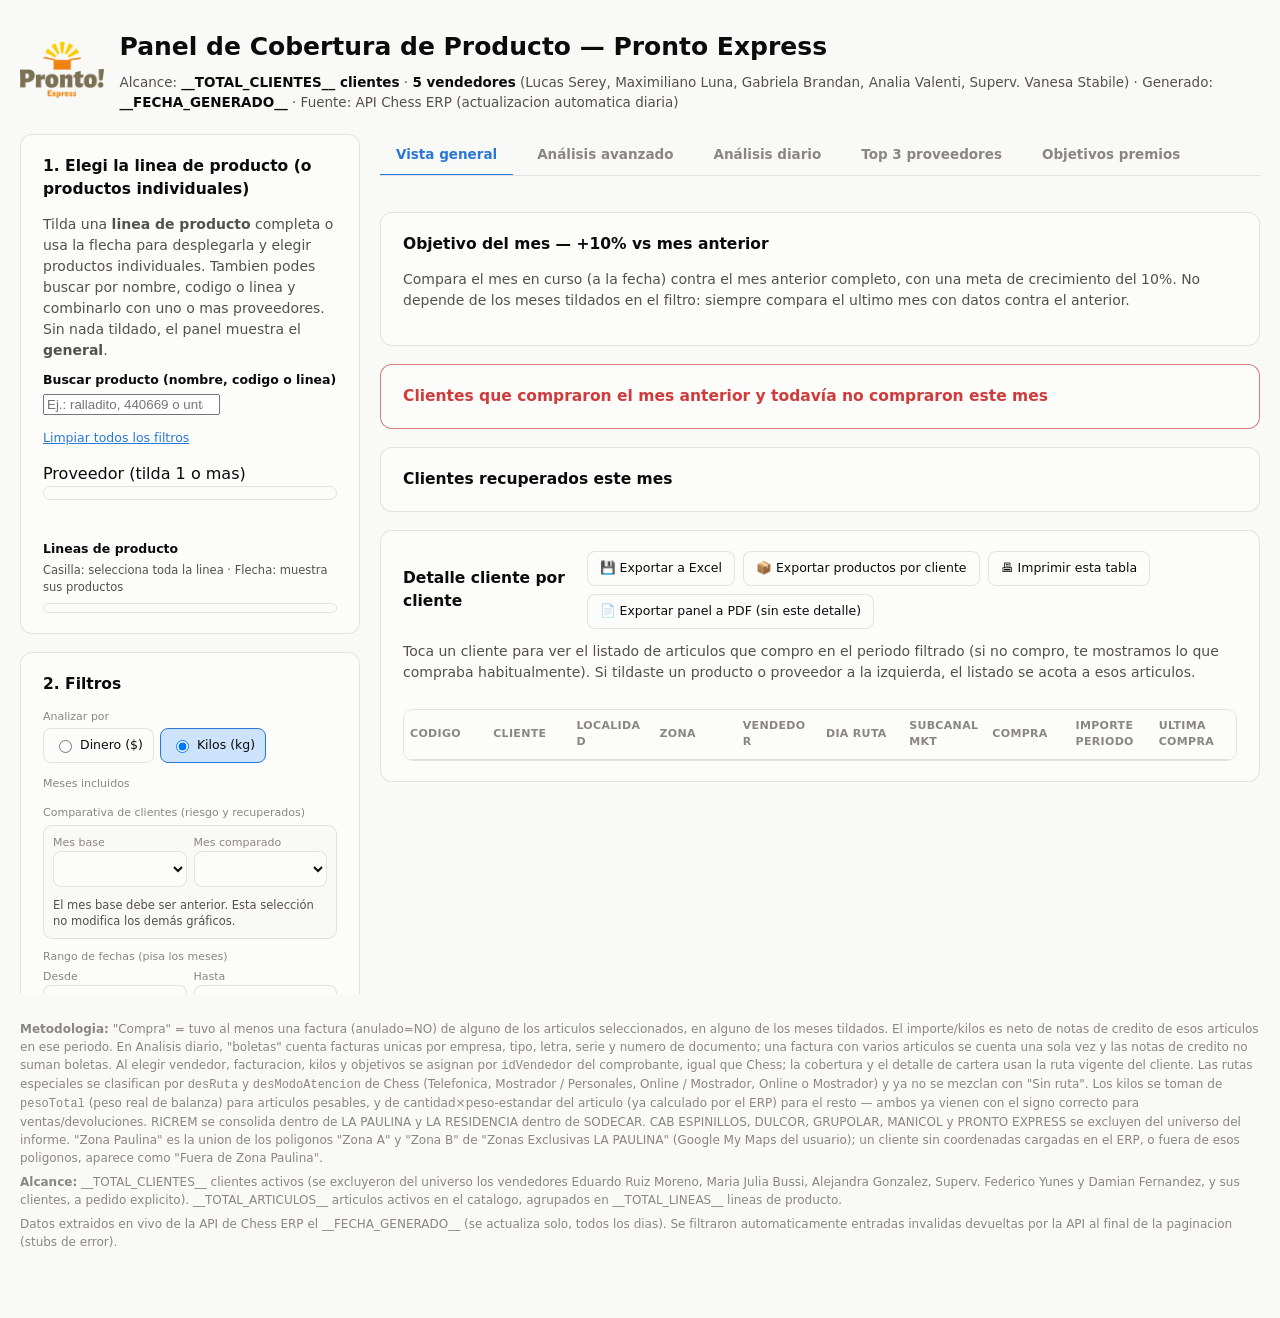
==== scripts/template.html @ fb989c58 "Agregar exportacion PDF de objetivos premios" ====
<!doctype html>
<html lang="es">
<head>
<meta charset="utf-8">
<meta name="viewport" content="width=device-width, initial-scale=1">
<title>Panel de Cobertura de Producto &middot; Pronto Express</title>
<link rel="stylesheet" href="scripts/incentives.css?v=20260903-2">
<style>
  .viz-root {
    color-scheme: light;
    --surface-1:      #fcfcfb;
    --page:           #f9f9f7;
    --text-primary:   #0b0b0b;
    --text-secondary: #52514e;
    --text-muted:     #898781;
    --gridline:       #e1e0d9;
    --baseline:       #c3c2b7;
    --border:         rgba(11,11,11,0.10);
    --series-1:       #2a78d6;
    --series-1-wash:  #cde2fb;
    --series-2:       #0ca30c;
    --series-3:       #e28a18;
    --status-good:    #0ca30c;
    --status-good-bg: #e6f5e6;
    --status-crit:    #d03b3b;
    --status-crit-bg: #fbeaea;
    --chip-bg:        #f1f0ec;
  }
  @media (prefers-color-scheme: dark) {
    :root:where(:not([data-theme="light"])) .viz-root {
      color-scheme: dark;
      --surface-1:      #1a1a19;
      --page:           #0d0d0d;
      --text-primary:   #ffffff;
      --text-secondary: #c3c2b7;
      --text-muted:     #898781;
      --gridline:       #2c2c2a;
      --baseline:       #383835;
      --border:         rgba(255,255,255,0.10);
      --series-1:       #3987e5;
      --series-1-wash:  #184f95;
      --series-2:       #28b928;
      --series-3:       #f0a33b;
      --status-good:    #0ca30c;
      --status-good-bg: #123312;
      --status-crit:    #e66767;
      --status-crit-bg: #3a1414;
      --chip-bg:        #232320;
    }
  }
  :root[data-theme="dark"] .viz-root {
    color-scheme: dark;
    --surface-1:      #1a1a19;
    --page:           #0d0d0d;
    --text-primary:   #ffffff;
    --text-secondary: #c3c2b7;
    --text-muted:     #898781;
    --gridline:       #2c2c2a;
    --baseline:       #383835;
    --border:         rgba(255,255,255,0.10);
    --series-1:       #3987e5;
    --series-1-wash:  #184f95;
    --series-2:       #28b928;
    --series-3:       #f0a33b;
    --status-good:    #0ca30c;
    --status-good-bg: #123312;
    --status-crit:    #e66767;
    --status-crit-bg: #3a1414;
    --chip-bg:        #232320;
  }

  * { box-sizing: border-box; }
  html, body { margin: 0; padding: 0; }
  .viz-root {
    background: var(--page);
    color: var(--text-primary);
    font-family: system-ui, -apple-system, "Segoe UI", sans-serif;
    padding: 28px 20px 64px;
    line-height: 1.5;
  }
  .wrap { max-width: 1680px; margin: 0 auto; }

  .layout { display: grid; grid-template-columns: 340px 1fr; gap: 20px; align-items: start; }
  .sidebar {
    position: sticky; top: 20px;
    max-height: calc(100vh - 40px); overflow-y: auto;
    -ms-overflow-style: none; scrollbar-width: thin;
  }
  .sidebar .card:last-child { margin-bottom: 0; }
  .main { min-width: 0; }
  @media (max-width: 900px) {
    .layout { grid-template-columns: 1fr; }
    .sidebar { position: static; max-height: none; overflow-y: visible; }
  }
  .sidebar .filters { flex-direction: column; align-items: stretch; }
  .sidebar .filters .filter-group { width: 100%; }
  .sidebar .filters select, .sidebar .filters input[type="text"] { width: 100%; }
  .sidebar .product-groups { max-height: 260px; }
  header.hero { margin-bottom: 22px; }
  header.hero-logo { display: flex; align-items: center; gap: 16px; }
  .hero-logo-img { height: 56px; width: auto; flex-shrink: 0; }
  @media (max-width: 600px) { .hero-logo-img { height: 40px; } }
  header.hero h1 { font-size: 25px; margin: 0 0 6px; }
  header.hero .meta { color: var(--text-secondary); font-size: 13.5px; }
  header.hero .meta b { color: var(--text-primary); }
  .card {
    background: var(--surface-1);
    border: 1px solid var(--border);
    border-radius: 12px;
    padding: 20px 22px;
    margin-bottom: 18px;
  }
  .card h2 { font-size: 15.5px; margin: 0 0 12px; }
  .card h2 .n { color: var(--text-muted); font-weight: 400; }
  p { margin: 0 0 10px; }
  p:last-child { margin-bottom: 0; }
  .lede { font-size: 14px; color: var(--text-secondary); }

  /* --- selector de producto --- */
  .product-toolbar { display: flex; gap: 10px; align-items: center; flex-wrap: wrap; margin-bottom: 10px; }
  .product-toolbar input[type="text"] {
    flex: 1; min-width: 220px; font: inherit; font-size: 13.5px; padding: 9px 12px;
    border-radius: 8px; border: 1px solid var(--border); background: var(--page); color: var(--text-primary);
  }
  .product-toolbar select {
    font: inherit; font-size: 13.5px; padding: 9px 12px; min-width: 170px;
    border-radius: 8px; border: 1px solid var(--border); background: var(--page); color: var(--text-primary);
  }
  .selected-chip {
    display: inline-flex; align-items: center; gap: 6px; background: var(--chip-bg);
    border: 1px solid var(--border); border-radius: 999px; padding: 5px 8px 5px 12px; font-size: 12.5px;
  }
  .selected-chip button {
    border: none; background: none; color: var(--text-muted); cursor: pointer; font-size: 13px;
    line-height: 1; padding: 2px 4px; border-radius: 999px;
  }
  .selected-chip button:hover { color: var(--status-crit); background: var(--status-crit-bg); }
  #selected-chips { display: flex; flex-wrap: wrap; gap: 6px; margin-bottom: 10px; min-height: 20px; }
  .btn-link { font: inherit; font-size: 12.5px; color: var(--series-1); background: none; border: none; cursor: pointer; padding: 4px 0; text-decoration: underline; }

  .product-groups { max-height: 340px; overflow-y: auto; border: 1px solid var(--border); border-radius: 10px; padding: 4px 10px; }
  .line-picker-label { display: block; margin: 10px 0 3px; font-size: 12.5px; font-weight: 700; color: var(--text-primary); }
  .line-picker-help { margin: 0 0 7px; font-size: 11.5px; color: var(--text-secondary); }
  .product-groups details { border-bottom: 1px solid var(--gridline); padding: 6px 0; }
  .product-groups details:last-child { border-bottom: none; }
  .product-groups summary { cursor: pointer; font-size: 13px; font-weight: 600; padding: 4px 2px; list-style: none; display: flex; align-items: center; gap: 8px; }
  .product-groups summary::-webkit-details-marker { display: none; }
  .product-groups summary .arrow { transition: transform 0.15s; color: var(--text-muted); font-size: 10px; }
  .product-groups details[open] summary .arrow { transform: rotate(90deg); }
  .product-groups summary .count { color: var(--text-muted); font-weight: 400; font-size: 11.5px; }
  .line-row { display: flex; align-items: center; gap: 8px; padding: 3px 2px 3px 22px; font-size: 12.5px; }
  .line-row label { cursor: pointer; flex: 1; }
  .line-row.hidden, .group-hidden { display: none !important; }

  .filters { display: flex; flex-wrap: wrap; gap: 10px; margin-bottom: 4px; }
  .filters select, .filters input[type="text"] {
    font: inherit; font-size: 13.5px; padding: 8px 10px; border-radius: 8px;
    border: 1px solid var(--border); background: var(--surface-1); color: var(--text-primary);
  }
  .filters input[type="text"] { flex: 1; min-width: 180px; }
  .filters label { font-size: 11px; color: var(--text-muted); display: block; margin-bottom: 3px; }
  .filter-group { display: flex; flex-direction: column; }
  .pill-toggles { display: flex; gap: 6px; flex-wrap: wrap; }
  .pill-toggles label {
    display: flex; align-items: center; gap: 5px; font-size: 12.5px; color: var(--text-primary);
    border: 1px solid var(--border); border-radius: 8px; padding: 7px 10px; cursor: pointer; background: var(--surface-1);
  }
  .pill-toggles input[type="radio"]:checked ~ span,
  .pill-toggles label:has(input:checked) { border-color: var(--series-1); background: var(--series-1-wash); }
  #subcanal-toggles label { width: 100%; }
  .filters input[type="date"] {
    font: inherit; font-size: 13px; padding: 7px 8px; border-radius: 8px;
    border: 1px solid var(--border); background: var(--surface-1); color: var(--text-primary);
  }
  .date-range { display: grid; grid-template-columns: 1fr 1fr; gap: 7px; }
  .date-range label { margin: 0; }
  .date-range input { width: 100%; min-width: 0; box-sizing: border-box; }
  .quick-range { display: grid; grid-template-columns: 1fr 1fr; gap: 7px; margin-top: 7px; }
  .quick-range-btn {
    font: inherit; font-size: 12px; font-weight: 600; padding: 7px 8px; border-radius: 8px;
    border: 1px solid var(--border); background: var(--surface-1); color: var(--text-primary); cursor: pointer;
  }
  .quick-range-btn:hover, .quick-range-btn.active { border-color: var(--series-1); background: var(--series-1-wash); }
  .comparison-box {
    border: 1px solid var(--border); border-radius: 9px; padding: 9px;
    background: var(--page);
  }
  .comparison-pair { display: grid; grid-template-columns: 1fr 1fr; gap: 7px; }
  .comparison-pair select { width: 100%; min-width: 0; }
  .comparison-note { color: var(--text-secondary); font-size: 11.5px; line-height: 1.4; margin-top: 7px; }

  .tiles { display: grid; grid-template-columns: repeat(4, 1fr); gap: 12px; margin-bottom: 18px; }
  .tile { background: var(--surface-1); border: 1px solid var(--border); border-radius: 12px; padding: 16px 16px; }
  .tile .label { font-size: 12.5px; color: var(--text-secondary); margin-bottom: 6px; }
  .tile .value { font-size: 24px; font-weight: 600; }
  .tile .sub {
    font-size: 13px;
    line-height: 1.45;
    font-weight: 500;
    color: var(--text-secondary);
    margin-top: 5px;
  }
  .tile-risk {
    border-color: color-mix(in srgb, var(--status-crit) 65%, var(--border));
    background: color-mix(in srgb, var(--status-crit-bg) 35%, var(--surface-1));
  }
  .tile-risk .label, .tile-risk .value { color: var(--status-crit); }
  .tile-risk .tile-action { color: var(--status-crit); }
  .tile-recovered { border-color: color-mix(in srgb, var(--status-good) 45%, var(--border)); }
  .tile-trend.positive .value { color: var(--status-good); }
  .tile-trend.negative .value { color: var(--status-crit); }
  .tile-action { font: inherit; font-size: 12px; font-weight: 600; color: var(--series-1); background: none; border: none; padding: 7px 0 0; cursor: pointer; text-decoration: underline; }
  .risk-card summary { cursor: pointer; list-style: none; display: flex; align-items: center; justify-content: space-between; gap: 12px; }
  .risk-card summary::-webkit-details-marker { display: none; }
  .risk-card summary h2 { margin: 0; }
  #risk-clients-card { border-color: color-mix(in srgb, var(--status-crit) 60%, var(--border)); }
  #risk-clients-card summary h2, .risk-count { color: var(--status-crit); }
  .risk-count { font-size: 13px; font-weight: 700; }
  .recovered-count { color: var(--status-good); font-size: 13px; font-weight: 700; }
  .risk-card[open] summary { margin-bottom: 12px; }
  .risk-toolbar { display: flex; align-items: center; justify-content: space-between; gap: 12px; flex-wrap: wrap; margin-bottom: 10px; }
  .risk-toolbar .lede { margin: 0; flex: 1 1 520px; }
  .risk-card .table-scroll { max-height: 760px; }
  @media (max-width: 720px) { .tiles { grid-template-columns: repeat(2, 1fr); } }

  ul.findings { margin: 0; padding-left: 20px; }
  ul.findings li { margin-bottom: 8px; font-size: 14px; }
  ul.findings b { color: var(--text-primary); }
  .findings-conclusion { margin-top: 18px; padding: 16px 18px; border: 1px solid var(--border); border-left-width: 5px; border-radius: 10px; background: var(--page); }
  .findings-conclusion.positive { border-left-color: var(--status-good); background: var(--status-good-bg); }
  .findings-conclusion.warning { border-left-color: var(--series-3); }
  .findings-conclusion.critical { border-left-color: var(--status-crit); background: var(--status-crit-bg); }
  .findings-conclusion .conclusion-kicker { display: block; margin-bottom: 3px; color: var(--text-secondary); font-size: 11px; font-weight: 800; letter-spacing: .08em; text-transform: uppercase; }
  .findings-conclusion strong { display: block; margin-bottom: 6px; font-size: 17px; color: var(--text-primary); }
  .findings-conclusion p { margin: 0; color: var(--text-secondary); font-size: 13.5px; }

  .chart-svg { width: 100%; height: auto; display: block; }
  .chart-svg .gridline { stroke: var(--gridline); stroke-width: 1; }
  .chart-svg .axis-label { fill: var(--text-muted); font-size: 10.5px; }
  .chart-svg .axis-title { fill: var(--text-secondary); font-size: 11px; }
  .chart-svg .ref-diag { stroke: var(--baseline); stroke-width: 1.5; stroke-dasharray: 3 4; }
  .chart-svg .area-fill { fill: var(--series-1); opacity: 0.10; }
  .chart-svg .line-main { fill: none; stroke: var(--series-1); stroke-width: 2.5; }
  .chart-svg .marker-line { stroke: var(--text-muted); stroke-width: 1; stroke-dasharray: 2 3; }
  .chart-svg .marker-dot { fill: var(--series-1); stroke: var(--surface-1); stroke-width: 2; }
  .chart-svg .marker-label { fill: var(--text-primary); font-size: 11.5px; font-weight: 600; }
  .chart-svg.bars .bar-fill { fill: var(--series-1); }
  .chart-svg.bars .bar-fill-zero { fill: var(--status-crit); opacity: 0.55; }
  .chart-svg.bars .bar-label { fill: var(--text-primary); font-size: 12px; }
  .chart-svg.bars .bar-value { fill: var(--text-secondary); font-size: 11.5px; }
  .empty-chart { color: var(--text-muted); font-size: 13px; padding: 20px 0; text-align: center; }

  .daily-tiles { grid-template-columns: repeat(4, minmax(0, 1fr)); }
  .daily-chart-wrap { overflow-x: auto; }
  .daily-chart { min-width: 760px; }
  .daily-chart .daily-money { fill: none; stroke: var(--series-1); stroke-width: 2.6; }
  .daily-chart .daily-kg { fill: none; stroke: var(--series-2); stroke-width: 2.6; }
  .daily-chart .daily-tickets { fill: none; stroke: var(--series-3); stroke-width: 2.6; }
  .daily-chart .daily-dot-money { fill: var(--series-1); }
  .daily-chart .daily-dot-kg { fill: var(--series-2); }
  .daily-chart .daily-dot-tickets { fill: var(--series-3); }
  .daily-legend { display: flex; gap: 16px; flex-wrap: wrap; margin: 0 0 12px; font-size: 12.5px; color: var(--text-secondary); }
  .daily-legend span { display: inline-flex; align-items: center; gap: 6px; }
  .daily-legend i { width: 18px; height: 3px; border-radius: 3px; display: inline-block; }
  .daily-alerts { display: grid; gap: 10px; }
  .daily-alert { border: 1px solid var(--border); border-left: 4px solid var(--series-3); border-radius: 9px; padding: 12px 14px; background: var(--page); }
  .daily-alert strong { color: var(--text-primary); }
  .daily-alert-products { margin-top: 5px; color: var(--text-secondary); font-size: 12.5px; }
  .daily-toolbar { display: flex; align-items: end; justify-content: space-between; gap: 12px; flex-wrap: wrap; margin-bottom: 12px; }
  .daily-toolbar label { font-size: 12px; color: var(--text-secondary); }
  .daily-toolbar select { display: block; min-width: 210px; margin-top: 4px; font: inherit; font-size: 13px; padding: 8px 10px; border: 1px solid var(--border); border-radius: 8px; background: var(--surface-1); color: var(--text-primary); }
  #daily-table-body tr { cursor: pointer; }
  #daily-table-body tr.selected td { background: var(--series-1-wash); }
  @media (max-width: 900px) { .daily-tiles { grid-template-columns: repeat(2, minmax(0, 1fr)); } }
  @media (max-width: 520px) { .daily-tiles { grid-template-columns: 1fr; } }

  .summary-row { display: flex; gap: 18px; flex-wrap: wrap; margin-bottom: 16px; font-size: 13.5px; }
  .summary-row .chip { background: var(--surface-1); border: 1px solid var(--border); border-radius: 999px; padding: 6px 14px; }
  .summary-row .chip b { font-variant-numeric: tabular-nums; }

  table.data-table { width: 100%; border-collapse: collapse; font-size: 13px; }
  table.data-table th {
    text-align: left; font-size: 11px; text-transform: uppercase; letter-spacing: 0.03em;
    color: var(--text-muted); font-weight: 600; padding: 8px 10px; border-bottom: 1px solid var(--gridline);
    position: sticky; top: 0; background: var(--surface-1);
  }
  table.data-table td { padding: 7px 10px; border-bottom: 1px solid var(--gridline); font-variant-numeric: tabular-nums; }
  table.data-table td.name-cell { font-variant-numeric: normal; }
  table.data-table tr:hover td { background: var(--page); }
  table.data-table tr.client-row { cursor: pointer; }
  table.data-table tr.client-row.expanded td { background: var(--series-1-wash); }
  .table-scroll { max-height: 520px; overflow-y: auto; border: 1px solid var(--border); border-radius: 10px; }
  #client-detail-card .table-scroll { max-height: 900px; }
  .risk-card table.data-table, #client-detail-card table.data-table { table-layout: fixed; }
  .risk-card table.data-table th, .risk-card table.data-table td,
  #client-detail-card table.data-table th, #client-detail-card table.data-table td { overflow-wrap: anywhere; padding-left: 6px; padding-right: 6px; }
  .risk-card table.data-table th:nth-child(1) { width: 7%; }
  .risk-card table.data-table th:nth-child(2) { width: 13%; }
  .risk-card table.data-table th:nth-child(3) { width: 15%; }
  .risk-card table.data-table th:nth-child(4) { width: 8%; }
  .risk-card table.data-table th:nth-child(5) { width: 11%; }
  .risk-card table.data-table th:nth-child(6) { width: 9%; }
  .risk-card table.data-table th:nth-child(7) { width: 18%; }
  .risk-card table.data-table th:nth-child(8) { width: 10%; }
  .risk-card table.data-table th:nth-child(9) { width: 9%; }
  @media (max-width: 900px) {
    .risk-card .table-scroll, #client-detail-card .table-scroll { max-height: 72vh; }
    .risk-card table.data-table, #client-detail-card table.data-table { table-layout: auto; min-width: 980px; }
  }

  tr.client-products-row td { padding: 0; border-bottom: 1px solid var(--gridline); }
  .cp-box { padding: 10px 16px 12px 34px; background: var(--page); max-height: 260px; overflow-y: auto; }
  .cp-empty { font-size: 12.5px; color: var(--text-muted); padding: 4px 0; }
  .cp-head, .cp-item {
    display: grid; grid-template-columns: 1fr 130px 110px; gap: 10px; align-items: center;
    padding: 4px 0; font-size: 12.5px;
  }
  .cp-head-status, .cp-item-status { grid-template-columns: minmax(220px, 1fr) 130px 110px 110px; }
  .cp-head { color: var(--text-muted); font-size: 11px; text-transform: uppercase; letter-spacing: 0.03em; border-bottom: 1px solid var(--gridline); padding-bottom: 6px; margin-bottom: 4px; }
  .cp-item { border-bottom: 1px solid var(--gridline); }
  .cp-item:last-child { border-bottom: none; }
  .cp-val { font-variant-numeric: tabular-nums; text-align: right; }
  .cp-date { color: var(--text-muted); text-align: right; }
  .cp-hist-title { font-size: 12px; font-weight: 600; color: var(--text-secondary); margin: 10px 0 4px; }
  @media print { .client-products-row { display: none !important; } }

  .badge { display: inline-flex; align-items: center; gap: 5px; font-size: 12px; font-weight: 600; padding: 3px 9px; border-radius: 999px; }
  .badge.yes { color: var(--status-good); background: var(--status-good-bg); }
  .badge.no { color: var(--status-crit); background: var(--status-crit-bg); }
  .zone-tag { font-size: 11px; color: var(--text-muted); }

  .foot-note { font-size: 12px; color: var(--text-muted); margin-top: 26px; }
  .foot-note p { margin-bottom: 6px; }

  .print-only { display: none; }
  .btn-print {
    display: inline-flex; align-items: center; gap: 6px; text-decoration: none;
    border: 1px solid var(--border); border-radius: 8px; padding: 7px 12px; background: var(--surface-1);
    color: var(--text-primary); white-space: nowrap;
  }
  .btn-print:hover { background: var(--page); }
  .analysis-toolbar { display: flex; justify-content: flex-end; margin-bottom: 12px; }

  .tabs { display: flex; gap: 8px; margin-bottom: 18px; border-bottom: 1px solid var(--border); overflow-x: auto; }
  .tab-btn {
    font: inherit; font-size: 13.5px; font-weight: 600; padding: 10px 16px; margin-bottom: -1px;
    border: none; border-bottom: 2px solid transparent; background: none; color: var(--text-muted); cursor: pointer;
    white-space: nowrap; flex-shrink: 0;
  }
  .tab-btn:hover { color: var(--text-primary); }
  .tab-btn.active { color: var(--series-1); border-bottom-color: var(--series-1); }

  .obj-block + .obj-block { margin-top: 16px; padding-top: 16px; border-top: 1px solid var(--gridline); }
  .obj-title { font-size: 13px; font-weight: 600; margin-bottom: 10px; }
  .obj-row { display: flex; align-items: center; gap: 12px; margin-bottom: 8px; }
  .obj-row:last-child { margin-bottom: 0; }
  .obj-row-label { width: 90px; flex-shrink: 0; font-size: 12px; color: var(--text-secondary); }
  .obj-track { flex: 1; height: 18px; border-radius: 9px; background: var(--chip-bg); position: relative; overflow: hidden; }
  .obj-fill { height: 100%; border-radius: 9px 0 0 9px; background: var(--series-1); }
  .obj-fill.reached { background: var(--status-good); border-radius: 9px; }
  .obj-marker { position: absolute; top: -3px; bottom: -3px; width: 2px; background: var(--text-primary); opacity: 0.35; }
  .obj-nums { width: 260px; flex-shrink: 0; font-size: 12px; color: var(--text-secondary); text-align: right; }
  .obj-nums b { color: var(--text-primary); font-variant-numeric: tabular-nums; }
  @media (max-width: 720px) {
    .obj-row { flex-wrap: wrap; }
    .obj-row-label, .obj-nums { width: auto; }
    .obj-track { flex-basis: 100%; order: 3; }
  }

  @media print {
    body.print-table-only .viz-root { background: #fff !important; padding: 0 !important; }
    body.print-table-only .wrap > header.hero { display: none !important; }
    body.print-table-only .layout { display: block !important; }
    body.print-table-only .sidebar { display: none !important; }
    body.print-table-only #results-empty,
    body.print-table-only .main #results > .tiles,
    body.print-table-only .main #results > .card:not(#client-detail-card) { display: none !important; }
    body.print-table-only #client-detail-card { border: none !important; padding: 0 !important; }
    body.print-table-only .btn-print { display: none !important; }
    body.print-table-only .foot-note { display: none !important; }
    body.print-table-only .table-scroll { max-height: none !important; overflow: visible !important; border: none !important; }
    body.print-table-only table.data-table th { position: static !important; }
    body.print-table-only .badge.yes { border: 1px solid #0ca30c; color: #0ca30c !important; }
    body.print-table-only .badge.no { border: 1px solid #d03b3b; color: #d03b3b !important; }
    body.print-table-only table.data-table td, body.print-table-only table.data-table th { border-bottom: 1px solid #ccc !important; }
    body.print-table-only table.data-table tr { break-inside: avoid; }

    body.print-no-detail .viz-root { background: #fff !important; }
    body.print-no-detail .layout { display: block !important; }
    body.print-no-detail .sidebar { display: none !important; }
    body.print-no-detail #results-empty,
    body.print-no-detail #client-detail-card,
    body.print-no-detail #risk-clients-card,
    body.print-no-detail #recovered-clients-card { display: none !important; }
    body.print-no-detail .btn-print { display: none !important; }
    body.print-no-detail .foot-note { display: none !important; }
    body.print-no-detail .card { break-inside: avoid; }

    body.print-table-only .print-only,
    body.print-no-detail .print-only { display: block; margin-bottom: 10px; font-size: 12px; color: #333; }
    body.print-table-only .viz-root, body.print-table-only .viz-root *,
    body.print-no-detail .viz-root, body.print-no-detail .viz-root * {
      background: #fff !important; color: #000 !important; box-shadow: none !important;
    }

    body.print-analysis-only .viz-root { background: #fff !important; padding: 0 !important; }
    body.print-analysis-only .layout { display: block !important; }
    body.print-analysis-only .sidebar,
    body.print-analysis-only .tabs,
    body.print-analysis-only #results,
    body.print-analysis-only #results-empty,
    body.print-analysis-only #daily-results,
    body.print-analysis-only #top3-results,
    body.print-analysis-only #incentive-results,
    body.print-analysis-only .analysis-toolbar,
    body.print-analysis-only .foot-note { display: none !important; }
    body.print-analysis-only #analysis-results { display: block !important; }
    body.print-analysis-only #analysis-results .card { break-inside: avoid; box-shadow: none !important; }
    body.print-analysis-only #analysis-results .chart-svg { max-width: 100% !important; }
    body.print-analysis-only .print-only { display: block; margin-bottom: 12px; font-size: 12px; color: #333; }
    body.print-analysis-only .viz-root,
    body.print-analysis-only .viz-root * { color: #000 !important; box-shadow: none !important; }

    body.print-incentive-only .viz-root { background: #fff !important; padding: 0 !important; }
    body.print-incentive-only .layout { display: block !important; }
    body.print-incentive-only .sidebar,
    body.print-incentive-only .tabs,
    body.print-incentive-only #results,
    body.print-incentive-only #results-empty,
    body.print-incentive-only #analysis-results,
    body.print-incentive-only #daily-results,
    body.print-incentive-only #top3-results,
    body.print-incentive-only .incentive-print-toolbar,
    body.print-incentive-only .incentive-export-button,
    body.print-incentive-only .foot-note { display: none !important; }
    body.print-incentive-only #incentive-results { display: block !important; }
    body.print-incentive-only #incentive-results .card,
    body.print-incentive-only #incentive-results .incentive-stat,
    body.print-incentive-only #incentive-results .incentive-seller-card,
    body.print-incentive-only #incentive-results .incentive-provider,
    body.print-incentive-only #incentive-results .incentive-metric { break-inside: avoid; box-shadow: none !important; }
    body.print-incentive-only .incentive-client-table-wrap { max-height: none !important; overflow: visible !important; }
    body.print-incentive-only .print-only { display: block; margin-bottom: 12px; font-size: 12px; color: #333; }
    body.print-incentive-only .viz-root,
    body.print-incentive-only .viz-root * { color: #000 !important; box-shadow: none !important; }
  }
</style>
</head>
<body>
<div class="viz-root">
<div class="wrap">

  <header class="hero hero-logo">
    <img src="[data-uri]" alt="Pronto Express" class="hero-logo-img">
    <div class="hero-logo-text">
    <h1>Panel de Cobertura de Producto &mdash; Pronto Express</h1>
    <div class="meta">
      Alcance: <b>__TOTAL_CLIENTES__ clientes</b> &middot; <b>5 vendedores</b> (Lucas Serey, Maximiliano Luna, Gabriela Brandan, Analia Valenti, Superv. Vanesa Stabile) &middot;
      Generado: <b>__FECHA_GENERADO__</b> &middot; Fuente: API Chess ERP (actualizacion automatica diaria)
    </div>
    </div>
  </header>

  <div class="layout">
  <aside class="sidebar">
  <div class="card">
    <h2>1. Elegi la linea de producto (o productos individuales)</h2>
    <p class="lede" style="margin-bottom:10px">Tilda una <b>linea de producto</b> completa o usa la flecha para desplegarla y elegir productos individuales. Tambien podes buscar por nombre, codigo o linea y combinarlo con uno o mas proveedores. Sin nada tildado, el panel muestra el <b>general</b>.</p>
    <label for="product-search" style="display:block;font-size:12.5px;font-weight:600;margin-bottom:5px">Buscar producto (nombre, codigo o linea)</label>
    <div class="product-toolbar">
      <input type="search" id="product-search" placeholder="Ej.: ralladito, 440669 o untables...">
      <button class="btn-link" id="clear-products">Limpiar todos los filtros</button>
    </div>
    <div class="filter-group" style="margin-bottom:10px">
      <label>Proveedor <span style="font-weight:400">(tilda 1 o mas)</span></label>
      <div class="pill-toggles" id="marca-toggles" style="flex-direction:column;flex-wrap:nowrap;border:1px solid var(--border);border-radius:8px;padding:6px 8px"></div>
    </div>
    <div id="selected-chips"></div>
    <span class="line-picker-label">Lineas de producto</span>
    <p class="line-picker-help">Casilla: selecciona toda la linea &middot; Flecha: muestra sus productos</p>
    <div class="product-groups" id="product-groups"></div>
  </div>

  <div class="card">
    <h2>2. Filtros</h2>
    <div class="filters" style="margin-bottom:12px">
      <div class="filter-group">
        <label>Analizar por</label>
        <div class="pill-toggles">
          <label><input type="radio" name="f-metric" id="metric-money" value="money"> Dinero ($)</label>
          <label><input type="radio" name="f-metric" id="metric-kg" value="kg" checked> Kilos (kg)</label>
        </div>
      </div>
      <div class="filter-group">
        <label>Meses incluidos</label>
        <div class="pill-toggles" id="month-toggles"></div>
      </div>
      <div class="filter-group">
        <label>Comparativa de clientes <span style="font-weight:400">(riesgo y recuperados)</span></label>
        <div class="comparison-box">
          <div class="comparison-pair">
            <label>Mes base<select id="f-compare-base"></select></label>
            <label>Mes comparado<select id="f-compare-current"></select></label>
          </div>
          <div class="comparison-note">El mes base debe ser anterior. Esta selección no modifica los demás gráficos.</div>
        </div>
      </div>
      <div class="filter-group">
        <label>Rango de fechas <span style="font-weight:400">(pisa los meses)</span></label>
        <div class="date-range">
          <label>Desde<input type="date" id="f-fecha-desde"></label>
          <label>Hasta<input type="date" id="f-fecha-hasta"></label>
        </div>
        <div class="quick-range">
          <button class="quick-range-btn" id="q1-btn" type="button">1.&ordf; quincena</button>
          <button class="quick-range-btn" id="q2-btn" type="button">2.&ordf; quincena</button>
        </div>
        <button class="btn-link" id="clear-fecha" type="button" style="margin-top:4px">Limpiar rango de fechas</button>
      </div>
      <div class="filter-group">
        <label for="f-zona">Zona</label>
        <select id="f-zona">
          <option value="">Todas</option>
          <option value="Zona Paulina">Zona Paulina</option>
          <option value="fuera">Fuera de Zona Paulina</option>
        </select>
      </div>
      <div class="filter-group">
        <label for="f-vendedor">Vendedor</label>
        <select id="f-vendedor"><option value="">Todos</option></select>
      </div>
      <div class="filter-group">
        <label for="f-dia">Dia de ruta</label>
        <select id="f-dia">
          <option value="">Todos</option>
        </select>
      </div>
      <div class="filter-group">
        <label>Subcanal MKT <span style="font-weight:400">(combina los que tildes)</span></label>
        <div class="pill-toggles" id="subcanal-toggles" style="flex-direction:column;flex-wrap:nowrap;border:1px solid var(--border);border-radius:8px;padding:6px 8px"></div>
      </div>
      <div class="filter-group">
        <label for="f-compra">Compra</label>
        <select id="f-compra">
          <option value="">Todos</option>
          <option value="si">Si compra</option>
          <option value="no">No compra</option>
        </select>
      </div>
      <div class="filter-group">
        <label for="f-buscar">Buscar cliente (nombre o codigo)</label>
        <input type="text" id="f-buscar" placeholder="Nombre o codigo del cliente...">
      </div>
    </div>
  </div>
  </aside>

  <div class="main">

  <div class="tabs">
    <button class="tab-btn active" id="tab-general" type="button">Vista general</button>
    <button class="tab-btn" id="tab-analysis" type="button">An&aacute;lisis avanzado</button>
    <button class="tab-btn" id="tab-daily" type="button">An&aacute;lisis diario</button>
    <button class="tab-btn" id="tab-top3" type="button">Top 3 proveedores</button>
    <button class="tab-btn" id="tab-incentives" type="button">Objetivos premios</button>
  </div>

  <div id="results-empty" class="card" style="display:none">
    <p class="lede">Eleg&iacute; al menos un producto a la izquierda para ver el analisis.</p>
  </div>

  <div id="results">

    <div class="print-only" id="print-context"></div>
    <div class="tiles" id="tiles"></div>

    <div class="card" id="objetivo-card">
      <h2>Objetivo del mes &mdash; +10% vs mes anterior</h2>
      <p class="lede" style="margin-bottom:14px">Compara el mes en curso (a la fecha) contra el mes anterior completo, con una meta de crecimiento del 10%. No depende de los meses tildados en el filtro: siempre compara el ultimo mes con datos contra el anterior.</p>
      <div id="objetivo-empresa"></div>
      <div id="objetivo-vendedor"></div>
    </div>

    <details class="card risk-card" id="risk-clients-card">
      <summary>
        <h2>Clientes que compraron el mes anterior y todavía no compraron este mes</h2>
        <span class="risk-count" id="risk-count"></span>
      </summary>
      <div class="risk-toolbar">
        <p class="lede" id="risk-period"></p>
        <button class="btn-link btn-print" id="export-risk-btn" type="button">&#128190; Exportar a Excel</button>
      </div>
      <div class="table-scroll">
        <table class="data-table">
          <thead><tr>
            <th>Código</th><th>Cliente</th><th>Vendedor</th><th>Día ruta</th><th>Subcanal</th>
            <th>Última compra</th><th>Producto principal anterior</th><th>Fact. anterior</th><th>Kg anterior</th>
          </tr></thead>
          <tbody id="risk-table-body"></tbody>
        </table>
      </div>
    </details>

    <details class="card risk-card" id="recovered-clients-card">
      <summary>
        <h2>Clientes recuperados este mes</h2>
        <span class="recovered-count" id="recovered-count"></span>
      </summary>
      <div class="risk-toolbar">
        <p class="lede" id="recovered-period"></p>
        <button class="btn-link btn-print" id="export-recovered-btn" type="button">&#128190; Exportar a Excel</button>
      </div>
      <div class="table-scroll">
        <table class="data-table">
          <thead><tr>
            <th>Código</th><th>Cliente</th><th>Vendedor</th><th>Día ruta</th><th>Subcanal</th>
            <th>Última compra histórica</th><th>Producto principal actual</th><th>Fact. actual</th><th>Kg actuales</th>
          </tr></thead>
          <tbody id="recovered-table-body"></tbody>
        </table>
      </div>
    </details>

    <div class="card" id="client-detail-card">
      <div style="display:flex;align-items:center;justify-content:space-between;gap:12px;margin-bottom:12px">
        <h2 style="margin:0">Detalle cliente por cliente</h2>
        <div style="display:flex;gap:8px;flex-wrap:wrap">
          <button class="btn-link btn-print" id="export-btn" type="button">&#128190; Exportar a Excel</button>
          <button class="btn-link btn-print" id="export-client-products-btn" type="button">&#128230; Exportar productos por cliente</button>
          <button class="btn-link btn-print" id="print-btn" type="button">&#128438; Imprimir esta tabla</button>
          <button class="btn-link btn-print" id="print-panel-btn" type="button">&#128196; Exportar panel a PDF (sin este detalle)</button>
        </div>
      </div>
      <p class="lede" style="margin-bottom:10px">Toca un cliente para ver el listado de articulos que compro en el periodo filtrado (si no compro, te mostramos lo que compraba habitualmente). Si tildaste un producto o proveedor a la izquierda, el listado se acota a esos articulos.</p>
      <div class="summary-row" id="summary-row"></div>
      <div class="table-scroll">
        <table class="data-table">
          <thead>
            <tr>
              <th>Codigo</th><th>Cliente</th><th>Localidad</th><th>Zona</th><th>Vendedor</th><th>Dia ruta</th>
              <th>Subcanal MKT</th><th>Compra</th><th id="th-valor">Importe periodo</th><th>Ultima compra</th>
            </tr>
          </thead>
          <tbody id="table-body"></tbody>
        </table>
      </div>
    </div>

  </div>

  <div id="analysis-results" style="display:none">
    <div class="analysis-toolbar">
      <button class="btn-link btn-print" id="print-analysis-btn" type="button">&#128196; Exportar análisis avanzado a PDF</button>
    </div>
    <div class="print-only" id="analysis-print-context"></div>
    <div class="card">
      <h2>Hallazgos del mes seleccionado</h2>
      <p class="lede" id="findings-period" style="margin-bottom:14px"></p>
      <ul class="findings" id="findings"></ul>
      <div class="findings-conclusion" id="findings-conclusion"></div>
    </div>

    <div class="card">
      <h2>Concentracion del total (curva de Pareto)</h2>
      <p class="lede" style="margin-bottom:14px">Cuanto mas se aleja la curva azul hacia arriba-izquierda de la diagonal punteada (reparto parejo), mas concentrado esta el total en pocos clientes.</p>
      <div id="chart-pareto"></div>
    </div>

    <div class="card">
      <h2>Cobertura por subcanal MKT</h2>
      <p class="lede" style="margin-bottom:14px">Ordenado de mayor a menor. El texto junto a cada barra muestra el total y la cobertura (clientes que compran / clientes totales del subcanal, dentro de los filtros activos).</p>
      <div id="chart-subcanal"></div>
    </div>

    <div class="card">
      <h2>Cobertura por proveedor</h2>
      <p class="lede" style="margin-bottom:14px">De los clientes activos en la seleccion actual (filtros de vendedor/zona/dia/subcanal), cuantos le compran algo a cada proveedor en el periodo &mdash; sin importar el producto/proveedor tildado a la izquierda.</p>
      <div id="chart-proveedor"></div>
    </div>

    <div class="card">
      <h2>Top 10 SKU por clientes compradores</h2>
      <p class="lede" style="margin-bottom:14px">Muestra los productos que llegan a mas clientes activos en el periodo. Si elegis uno o mas proveedores, el ranking se limita a esos proveedores; sin proveedores seleccionados, muestra el top 10 general.</p>
      <div id="chart-sku"></div>
    </div>

    <div class="card">
      <h2>Cobertura por vendedor</h2>
      <p class="lede" style="margin-bottom:14px">% de clientes de la ruta L-V de cada vendedor (dentro de los filtros activos) que compraron el producto seleccionado al menos una vez.</p>
      <div id="chart-vendedor"></div>
    </div>

  </div>

  <div id="daily-results" style="display:none">
    <div class="card">
      <h2>Comparativa diaria &mdash; facturaci&oacute;n, kilos y boletas</h2>
      <p class="lede" id="daily-period" style="margin-bottom:14px"></p>
      <div class="tiles daily-tiles" id="daily-tiles"></div>
      <div class="daily-legend">
        <span><i style="background:var(--series-1)"></i>Facturaci&oacute;n</span>
        <span><i style="background:var(--series-2)"></i>Kilos</span>
        <span><i style="background:var(--series-3)"></i>Boletas</span>
      </div>
      <p class="lede" style="margin-bottom:10px">Las tres curvas se normalizan contra su propio m&aacute;ximo para comparar el movimiento diario; los valores exactos est&aacute;n en la tabla.</p>
      <div class="daily-chart-wrap"><div id="daily-chart"></div></div>
    </div>

    <div class="card">
      <h2>D&iacute;as con menos kilos y m&aacute;s facturaci&oacute;n</h2>
      <p class="lede" style="margin-bottom:12px">Compara cada d&iacute;a con el d&iacute;a anterior que tuvo ventas y muestra los productos de mayor valor que explican el cambio de mix.</p>
      <div class="daily-alerts" id="daily-alerts"></div>
    </div>

    <div class="card">
      <div class="daily-toolbar">
        <h2 style="margin:0">Detalle por d&iacute;a</h2>
        <button class="btn-link btn-print" id="export-daily-btn" type="button">&#128190; Exportar a Excel</button>
      </div>
      <div class="table-scroll" style="max-height:620px">
        <table class="data-table">
          <thead><tr><th>Fecha</th><th>Facturaci&oacute;n</th><th>Kilos</th><th>$/kg</th><th>Boletas</th><th>$/boleta</th><th>Kg/boleta</th></tr></thead>
          <tbody id="daily-table-body"></tbody>
        </table>
      </div>
    </div>

    <div class="card">
      <div class="daily-toolbar">
        <div>
          <h2 style="margin-bottom:4px">Qu&eacute; se vendi&oacute; m&aacute;s caro</h2>
          <p class="lede" style="margin:0">Productos del d&iacute;a ordenados por facturaci&oacute;n; $/kg permite detectar el mix de mayor valor.</p>
        </div>
        <div style="display:flex;align-items:end;gap:9px;flex-wrap:wrap">
          <label>D&iacute;a analizado<select id="daily-date-select"></select></label>
          <button class="btn-link btn-print" id="export-daily-products-btn" type="button">&#128190; Exportar a Excel</button>
        </div>
      </div>
      <div class="table-scroll" style="max-height:650px">
        <table class="data-table">
          <thead><tr><th>Producto</th><th>Proveedor</th><th>Facturaci&oacute;n</th><th>Kilos</th><th>$/kg</th><th>Clientes</th><th>Boletas</th></tr></thead>
          <tbody id="daily-product-body"></tbody>
        </table>
      </div>
    </div>
  </div>

  <div id="top3-results" style="display:none">
    <div class="card">
      <h2>Objetivo del mes por proveedor &mdash; +10% vs mes anterior</h2>
      <p class="lede" style="margin-bottom:14px">Con vendedor seleccionado, facturacion y kilos se toman del vendedor del comprobante en Chess; la cobertura conserva la cartera de su ruta actual. Cada barra es ese proveedor solo, mes actual vs mes anterior.</p>
      <div id="top3-objetivo"></div>
    </div>

    <div class="card">
      <h2>Comparativa &mdash; LA PAULINA vs SODECAR vs ORALI</h2>
      <p class="lede" style="margin-bottom:14px">Mismos filtros de vendedor/zona/dia/subcanal/mes que la vista general, pero sin importar el producto o proveedor tildado a la izquierda: compara siempre estos 3 proveedores entre si.</p>
      <div id="top3-table"></div>
    </div>
  </div>

  <div id="incentive-results" style="display:none">
    <div class="analysis-toolbar incentive-print-toolbar">
      <button class="btn-link btn-print" id="print-incentive-btn" type="button">&#128196; Exportar objetivos premios a PDF</button>
    </div>
    <div class="print-only" id="incentive-print-context"></div>
    <div class="card incentive-intro">
      <div>
        <h2>Objetivos para premios &mdash; Septiembre 2026</h2>
        <p class="lede">Seguimiento por vendedor contra agosto de 2026. Los productos normales y sus versiones de oferta cuentan juntos.</p>
      </div>
      <div class="incentive-period"><b>Base:</b> Agosto 2026 <span>&rarr;</span> <b>Objetivo:</b> Septiembre 2026</div>
    </div>
    <div class="card incentive-client-filters" id="incentive-client-filters"></div>
    <div class="incentive-summary-grid" id="incentive-company-summary" aria-live="polite"></div>
    <div class="incentive-seller-grid" id="incentive-seller-cards"></div>
    <div id="incentive-detail" aria-live="polite"></div>
  </div>

  </div>
  </div>

  <div class="foot-note">
    <p><b>Metodologia:</b> "Compra" = tuvo al menos una factura (anulado=NO) de alguno de los articulos seleccionados, en alguno de los meses tildados. El importe/kilos es neto de notas de credito de esos articulos en ese periodo. En Analisis diario, "boletas" cuenta facturas unicas por empresa, tipo, letra, serie y numero de documento; una factura con varios articulos se cuenta una sola vez y las notas de credito no suman boletas. Al elegir vendedor, facturacion, kilos y objetivos se asignan por <code>idVendedor</code> del comprobante, igual que Chess; la cobertura y el detalle de cartera usan la ruta vigente del cliente. Las rutas especiales se clasifican por <code>desRuta</code> y <code>desModoAtencion</code> de Chess (Telefonica, Mostrador / Personales, Online / Mostrador, Online o Mostrador) y ya no se mezclan con "Sin ruta". Los kilos se toman de <code>pesoTotal</code> (peso real de balanza) para articulos pesables, y de cantidad&times;peso-estandar del articulo (ya calculado por el ERP) para el resto &mdash; ambos ya vienen con el signo correcto para ventas/devoluciones. RICREM se consolida dentro de LA PAULINA y LA RESIDENCIA dentro de SODECAR. CAB ESPINILLOS, DULCOR, GRUPOLAR, MANICOL y PRONTO EXPRESS se excluyen del universo del informe. "Zona Paulina" es la union de los poligonos "Zona A" y "Zona B" de "Zonas Exclusivas LA PAULINA" (Google My Maps del usuario); un cliente sin coordenadas cargadas en el ERP, o fuera de esos poligonos, aparece como "Fuera de Zona Paulina".</p>
    <p><b>Alcance:</b> __TOTAL_CLIENTES__ clientes activos (se excluyeron del universo los vendedores Eduardo Ruiz Moreno, Maria Julia Bussi, Alejandra Gonzalez, Superv. Federico Yunes y Damian Fernandez, y sus clientes, a pedido explicito). __TOTAL_ARTICULOS__ articulos activos en el catalogo, agrupados en __TOTAL_LINEAS__ lineas de producto.</p>
    <p>Datos extraidos en vivo de la API de Chess ERP el __FECHA_GENERADO__ (se actualiza solo, todos los dias). Se filtraron automaticamente entradas invalidas devueltas por la API al final de la paginacion (stubs de error).</p>
  </div>

</div>
</div>
<script>
__DATA_JS__

function money(n) { return "$" + Math.round(n).toLocaleString("es-AR"); }
function kilos(n) { return n.toLocaleString("es-AR", {maximumFractionDigits: 1}) + " kg"; }
function pct(n) { return n.toFixed(1).replace(".", ",") + "%"; }
function esc(s) { return (s || "").replace(/&/g,"&amp;").replace(/</g,"&lt;"); }

/* ---------------- proveedores (agrupan marcas) ---------------- */
const PROVEEDOR_MAP = {
  "la paulina": "LA PAULINA",
  "ricrem": "LA PAULINA",
  "orali": "ORALI",
  "precios fabrica orali": "ORALI",
  "la casona": "SODECAR",
  "la residencia": "SODECAR",
  "ilolay": "ILOLAY",
  "la quesera": "LA QUESERA",
  "prinlac": "PRINLAC",
  "cleff": "CLEFF",
  "don amado": "DON AMADO",
  "onneg": "ONNEG",
};
function proveedorDe(marca) {
  const key = (marca || "").trim().toLowerCase();
  return PROVEEDOR_MAP[key] || (marca || "").trim() || "Sin proveedor";
}
const ARTICULOS_POR_PROVEEDOR = new Map(); // proveedor -> Set(idArticulo)
ARTICULOS.forEach(a => {
  const prov = proveedorDe(a.m);
  let s = ARTICULOS_POR_PROVEEDOR.get(prov);
  if (!s) { s = new Set(); ARTICULOS_POR_PROVEEDOR.set(prov, s); }
  s.add(a.id);
});

/* ---------------- indices ---------------- */
const CLI_BY_ID = new Map(CLIENTES.map(c => [c.id, c]));
const ART_BY_ID = new Map(ARTICULOS.map(a => [a.id, a]));
const CLIENT_VENTAS_INDEX = new Map();
VENTAS.forEach(row => {
  const cid = row[0];
  let arr = CLIENT_VENTAS_INDEX.get(cid);
  if (!arr) { arr = []; CLIENT_VENTAS_INDEX.set(cid, arr); }
  arr.push(row);
});
const LINEAS = {};
ARTICULOS.forEach(a => { (LINEAS[a.l] = LINEAS[a.l] || []).push(a); });

/* ---------------- estado ---------------- */
const state = {
  productIds: new Set(),
  months: new Set(MESES.length ? [MESES[MESES.length - 1].key] : []), // mes en curso por defecto
  compareBase: MESES.length > 1 ? MESES[MESES.length - 2].key : (MESES[0]?.key || ""),
  compareCurrent: MESES.length ? MESES[MESES.length - 1].key : "",
  fechaDesde: null,
  fechaHasta: null,
  subcanales: new Set(),
  marcas: new Set(),
  metric: "kg",
  dailySelectedDate: null,
};
function fmtValor(n) { return state.metric === "kg" ? kilos(n) : money(n); }
function labelMagnitud() { return state.metric === "kg" ? "Kilos vendidos" : "Facturacion"; }
function ventaEsDelVendedor(row, vendedor) {
  return !vendedor || String(row[5] || "") === String(vendedor);
}
function hayRangoFecha() { return !!(state.fechaDesde || state.fechaHasta); }
function fechaEnPeriodo(fecha) {
  if (hayRangoFecha()) {
    if (state.fechaDesde && fecha < state.fechaDesde) return false;
    if (state.fechaHasta && fecha > state.fechaHasta) return false;
    return true;
  }
  return state.months.has(fecha.slice(0, 7));
}
let LAST_EXPORT = null;
let LAST_RISK_EXPORT = null;
let LAST_RECOVERED_EXPORT = null;
let LAST_DAILY_EXPORT = null;

/* ---------------- panel de productos ---------------- */
const groupsEl = document.getElementById("product-groups");
Object.keys(LINEAS).sort().forEach(linea => {
  const arts = LINEAS[linea];
  const det = document.createElement("details");
  det.dataset.linea = linea.toLowerCase();
  const sum = document.createElement("summary");
  sum.innerHTML = `<span class="arrow">&#9656;</span><input type="checkbox" class="line-check" data-linea="${esc(linea)}"><span>${esc(linea)}</span><span class="count">(${arts.length})</span>`;
  det.appendChild(sum);
  arts.forEach(a => {
    const row = document.createElement("div");
    row.className = "line-row";
    row.dataset.name = a.n.toLowerCase();
    row.dataset.code = String(a.id);
    row.dataset.marca = proveedorDe(a.m).toLowerCase();
    row.innerHTML = `<input type="checkbox" class="product-check" data-id="${a.id}" ${state.productIds.has(a.id) ? "checked" : ""}><label>${esc(a.n)}</label>`;
    det.appendChild(row);
  });
  groupsEl.appendChild(det);
});

const marcaToggleEl = document.getElementById("marca-toggles");
const MARCAS_ORIGINAL = new Map();
Array.from(new Set(ARTICULOS.map(a => proveedorDe(a.m)).filter(Boolean))).sort().forEach(m => {
  const key = m.toLowerCase();
  MARCAS_ORIGINAL.set(key, m);
  const lbl = document.createElement("label");
  lbl.innerHTML = `<input type="checkbox" class="f-marca" value="${esc(key)}"> ${esc(m)}`;
  marcaToggleEl.appendChild(lbl);
});
const marcaChecks = document.querySelectorAll(".f-marca");
function marcasLabel() {
  return Array.from(state.marcas).map(k => MARCAS_ORIGINAL.get(k) || k).join(", ");
}
/* devuelve null si no hay restriccion (general/todo el catalogo), o un Set con los idArticulo permitidos */
function activeArticleScope() {
  if (state.productIds.size) return state.productIds;
  if (state.marcas.size) return new Set(ARTICULOS.filter(a => state.marcas.has(proveedorDe(a.m).toLowerCase())).map(a => a.id));
  return null;
}

function syncLineCheckboxes() {
  document.querySelectorAll(".line-check").forEach(lc => {
    const linea = lc.dataset.linea;
    const boxes = Array.from(document.querySelectorAll(`.line-row input[type=checkbox]`)).filter(cb => cb.closest("details").querySelector(".line-check") === lc);
    const total = boxes.length;
    const checked = boxes.filter(b => b.checked).length;
    lc.checked = checked === total && total > 0;
    lc.indeterminate = checked > 0 && checked < total;
  });
}

function renderChips() {
  const wrap = document.getElementById("selected-chips");
  if (state.productIds.size === 0) {
    wrap.innerHTML = state.marcas.size
      ? `<span style="color:var(--text-muted);font-size:12.5px">Ningun articulo tildado &mdash; mostrando el <b>general de ${esc(marcasLabel())}</b></span>`
      : '<span style="color:var(--text-muted);font-size:12.5px">Ningun producto seleccionado</span>';
    return;
  }
  wrap.innerHTML = Array.from(state.productIds).map(id => {
    const a = ART_BY_ID.get(id);
    return `<span class="selected-chip">${esc(a ? a.n : "id " + id)}<button data-id="${id}" title="Quitar">&times;</button></span>`;
  }).join("");
}

groupsEl.addEventListener("change", (e) => {
  if (e.target.classList.contains("product-check")) {
    const id = Number(e.target.dataset.id);
    if (e.target.checked) state.productIds.add(id); else state.productIds.delete(id);
    syncLineCheckboxes();
    renderChips();
    render();
  } else if (e.target.classList.contains("line-check")) {
    const det = e.target.closest("details");
    const boxes = Array.from(det.querySelectorAll(".line-row:not(.hidden) input.product-check"));
    boxes.forEach(cb => {
      const id = Number(cb.dataset.id);
      if (e.target.checked) state.productIds.add(id); else state.productIds.delete(id);
      cb.checked = e.target.checked;
    });
    renderChips();
    render();
  }
});

document.getElementById("selected-chips").addEventListener("click", (e) => {
  const btn = e.target.closest("button[data-id]");
  if (!btn) return;
  const id = Number(btn.dataset.id);
  state.productIds.delete(id);
  const cb = groupsEl.querySelector(`.product-check[data-id="${id}"]`);
  if (cb) cb.checked = false;
  syncLineCheckboxes();
  renderChips();
  render();
});

document.getElementById("clear-products").addEventListener("click", () => {
  // productos + proveedores + busqueda del picker
  state.productIds.clear();
  groupsEl.querySelectorAll(".product-check").forEach(cb => cb.checked = false);
  state.marcas = new Set();
  marcaChecks.forEach(cb => cb.checked = false);
  document.getElementById("product-search").value = "";
  syncLineCheckboxes();
  applyProductFilter();
  renderChips();

  // resto de los filtros de la barra lateral
  state.subcanales = new Set();
  subcanalChecks.forEach(cb => cb.checked = false);
  vSel.value = "";
  dSel.value = "";
  zSel.value = "";
  compraSel.value = "";
  buscarInput.value = "";
  fechaDesdeInput.value = "";
  fechaHastaInput.value = "";
  state.fechaDesde = null;
  state.fechaHasta = null;
  syncQuickRangeButtons();
  mesChecks.forEach(cb => cb.disabled = false);
  state.months = new Set(MESES.length ? [MESES[MESES.length - 1].key] : []);
  mesChecks.forEach(cb => cb.checked = state.months.has(cb.value));
  state.compareBase = MESES.length > 1 ? MESES[MESES.length - 2].key : (MESES[0]?.key || "");
  state.compareCurrent = MESES.length ? MESES[MESES.length - 1].key : "";
  compareBaseSel.value = state.compareBase;
  compareCurrentSel.value = state.compareCurrent;
  state.metric = "kg";
  metricRadios.forEach(r => r.checked = r.value === "kg");

  render();
});

function applyProductFilter() {
  const q = document.getElementById("product-search").value.trim().toLowerCase();
  const marcas = state.marcas;
  groupsEl.querySelectorAll("details").forEach(det => {
    const linea = det.dataset.linea;
    const lineaMatchesQ = linea.includes(q);
    let anyMatch = false;
    det.querySelectorAll(".line-row").forEach(row => {
      const matchQ = q === "" || row.dataset.name.includes(q) || row.dataset.code.includes(q) || lineaMatchesQ;
      const matchMarca = marcas.size === 0 || marcas.has(row.dataset.marca);
      const match = matchQ && matchMarca;
      row.classList.toggle("hidden", !match);
      if (match) anyMatch = true;
    });
    det.classList.toggle("group-hidden", !anyMatch);
    if ((q !== "" || marcas.size > 0) && anyMatch) det.open = true;
  });
}
document.getElementById("product-search").addEventListener("input", applyProductFilter);
marcaChecks.forEach(cb => cb.addEventListener("change", () => {
  state.marcas = new Set(Array.from(marcaChecks).filter(c => c.checked).map(c => c.value));
  applyProductFilter();
  renderChips();
  render();
}));

syncLineCheckboxes();
renderChips();

/* ---------------- meses dinamicos ---------------- */
const monthsEl = document.getElementById("month-toggles");
MESES.forEach(m => {
  const lbl = document.createElement("label");
  lbl.innerHTML = `<input type="checkbox" class="f-mes" value="${esc(m.key)}" ${state.months.has(m.key) ? "checked" : ""}> ${esc(m.label)}`;
  monthsEl.appendChild(lbl);
});
const compareBaseSel = document.getElementById("f-compare-base");
const compareCurrentSel = document.getElementById("f-compare-current");
MESES.forEach(m => {
  const baseOpt = document.createElement("option");
  baseOpt.value = m.key; baseOpt.textContent = m.label;
  compareBaseSel.appendChild(baseOpt);
  const currentOpt = document.createElement("option");
  currentOpt.value = m.key; currentOpt.textContent = m.label;
  compareCurrentSel.appendChild(currentOpt);
});
compareBaseSel.value = state.compareBase;
compareCurrentSel.value = state.compareCurrent;
function syncClientComparison(changed = "") {
  const keys = MESES.map(m => m.key).slice().sort();
  if (keys.length < 2) return;
  let base = compareBaseSel.value || keys[keys.length - 2];
  let current = compareCurrentSel.value || keys[keys.length - 1];
  if (base === current) {
    const idx = keys.indexOf(base);
    if (changed === "base" && idx < keys.length - 1) current = keys[idx + 1];
    else if (idx > 0) base = keys[idx - 1];
    else current = keys[1];
  }
  if (base > current) [base, current] = [current, base];
  state.compareBase = base;
  state.compareCurrent = current;
  compareBaseSel.value = base;
  compareCurrentSel.value = current;
  render();
}
compareBaseSel.addEventListener("change", () => syncClientComparison("base"));
compareCurrentSel.addEventListener("change", () => syncClientComparison("current"));

/* ---------------- filtros restantes ---------------- */
const vSel = document.getElementById("f-vendedor");
const vendedoresSet = new Map();
CLIENTES.forEach(c => { if (c.v != null) vendedoresSet.set(c.v, c.vn); });
Array.from(vendedoresSet.entries()).sort((a,b)=>a[0]-b[0]).forEach(([num, nombre]) => {
  const opt = document.createElement("option");
  opt.value = num; opt.textContent = `V${num} - ${nombre}`;
  vSel.appendChild(opt);
});
const subcanalEl = document.getElementById("subcanal-toggles");
Array.from(new Set(CLIENTES.map(c => c.sc))).sort().forEach(sc => {
  const lbl = document.createElement("label");
  lbl.innerHTML = `<input type="checkbox" class="f-subcanal" value="${esc(sc)}"> ${esc(sc)}`;
  subcanalEl.appendChild(lbl);
});
const subcanalChecks = document.querySelectorAll(".f-subcanal");
subcanalChecks.forEach(cb => cb.addEventListener("change", () => {
  state.subcanales = new Set(Array.from(subcanalChecks).filter(c => c.checked).map(c => c.value));
  render();
}));

const dSel = document.getElementById("f-dia");
const DIA_RUTA_ORDEN = ["Lunes", "Martes", "Miercoles", "Jueves", "Viernes", "Telefónica", "Mostrador / Personales", "Online / Mostrador", "Online", "Mostrador", "Sin ruta"];
const diasRutaDisponibles = Array.from(new Set(CLIENTES.map(c => c.d).filter(Boolean))).sort((a, b) => {
  const ia = DIA_RUTA_ORDEN.indexOf(a), ib = DIA_RUTA_ORDEN.indexOf(b);
  return (ia < 0 ? 999 : ia) - (ib < 0 ? 999 : ib) || a.localeCompare(b);
});
diasRutaDisponibles.forEach(dia => {
  const opt = document.createElement("option");
  opt.value = dia; opt.textContent = dia;
  dSel.appendChild(opt);
});
const zSel = document.getElementById("f-zona");
const compraSel = document.getElementById("f-compra");
const buscarInput = document.getElementById("f-buscar");
const mesChecks = document.querySelectorAll(".f-mes");
const metricRadios = document.querySelectorAll('input[name="f-metric"]');
const fechaDesdeInput = document.getElementById("f-fecha-desde");
const fechaHastaInput = document.getElementById("f-fecha-hasta");
const q1Btn = document.getElementById("q1-btn");
const q2Btn = document.getElementById("q2-btn");

// limites del selector de fecha, calculados de los datos reales
let fechaMin = null, fechaMax = null;
VENTAS.forEach(row => {
  const f = row[2];
  if (!fechaMin || f < fechaMin) fechaMin = f;
  if (!fechaMax || f > fechaMax) fechaMax = f;
});
if (fechaMin) {
  [fechaDesdeInput, fechaHastaInput].forEach(input => { input.min = fechaMin; input.max = fechaMax; });
}

function syncQuickRangeButtons() {
  q1Btn.classList.remove("active");
  q2Btn.classList.remove("active");
  if (!state.fechaDesde || !state.fechaHasta) return;
  const mes = state.fechaDesde.slice(0, 7);
  const finQ1 = fechaMax && `${mes}-15` > fechaMax ? fechaMax : `${mes}-15`;
  if (state.fechaDesde === `${mes}-01` && state.fechaHasta === finQ1) q1Btn.classList.add("active");
  const [year, month] = mes.split("-").map(Number);
  let finMes = `${mes}-${String(new Date(Date.UTC(year, month, 0)).getUTCDate()).padStart(2, "0")}`;
  if (fechaMax && finMes > fechaMax) finMes = fechaMax;
  if (state.fechaDesde === `${mes}-16` && state.fechaHasta === finMes) q2Btn.classList.add("active");
}
function syncDateRange(changed = "") {
  state.fechaDesde = fechaDesdeInput.value || null;
  state.fechaHasta = fechaHastaInput.value || null;
  if (state.fechaDesde && state.fechaHasta && state.fechaDesde > state.fechaHasta) {
    if (changed === "hasta") {
      state.fechaDesde = state.fechaHasta;
      fechaDesdeInput.value = state.fechaDesde;
    } else {
      state.fechaHasta = state.fechaDesde;
      fechaHastaInput.value = state.fechaHasta;
    }
  }
  mesChecks.forEach(cb => cb.disabled = hayRangoFecha());
  syncQuickRangeButtons();
  render();
}
function mesBaseQuincena() {
  const fechaElegida = state.fechaDesde || state.fechaHasta;
  if (fechaElegida) return fechaElegida.slice(0, 7);
  const seleccionados = Array.from(state.months).sort();
  return seleccionados.length ? seleccionados[seleccionados.length - 1] : (fechaMax ? fechaMax.slice(0, 7) : "");
}
function aplicarQuincena(numero) {
  const mes = mesBaseQuincena();
  if (!mes) return;
  const [year, month] = mes.split("-").map(Number);
  const ultimoDia = String(new Date(Date.UTC(year, month, 0)).getUTCDate()).padStart(2, "0");
  const finMes = fechaMax && `${mes}-${ultimoDia}` > fechaMax ? fechaMax : `${mes}-${ultimoDia}`;
  fechaDesdeInput.value = numero === 1 ? `${mes}-01` : `${mes}-16`;
  fechaHastaInput.value = numero === 1 ? (fechaMax && `${mes}-15` > fechaMax ? fechaMax : `${mes}-15`) : finMes;
  syncDateRange();
}

mesChecks.forEach(cb => cb.addEventListener("change", () => {
  const checked = Array.from(mesChecks).filter(c => c.checked);
  if (checked.length === 0) {
    cb.checked = true;
    return;
  }
  state.months = new Set(checked.map(c => c.value));
  render();
}));
metricRadios.forEach(r => r.addEventListener("change", () => {
  if (r.checked) { state.metric = r.value; render(); }
}));
fechaDesdeInput.addEventListener("change", () => syncDateRange("desde"));
fechaHastaInput.addEventListener("change", () => syncDateRange("hasta"));
q1Btn.addEventListener("click", () => aplicarQuincena(1));
q2Btn.addEventListener("click", () => aplicarQuincena(2));
document.getElementById("clear-fecha").addEventListener("click", () => {
  fechaDesdeInput.value = "";
  fechaHastaInput.value = "";
  state.fechaDesde = null;
  state.fechaHasta = null;
  mesChecks.forEach(cb => cb.disabled = false);
  syncQuickRangeButtons();
  render();
});
[vSel, dSel, zSel, compraSel].forEach(el => el.addEventListener("change", render));
buscarInput.addEventListener("input", render);

/* ---------------- pestanas ---------------- */
const TOP3_PROVEEDORES = ["LA PAULINA", "SODECAR", "ORALI"];
let activeTab = "general";
document.getElementById("tab-general").addEventListener("click", () => switchTab("general"));
document.getElementById("tab-analysis").addEventListener("click", () => switchTab("analysis"));
document.getElementById("tab-daily").addEventListener("click", () => switchTab("daily"));
document.getElementById("tab-top3").addEventListener("click", () => switchTab("top3"));
document.getElementById("tab-incentives").addEventListener("click", () => switchTab("incentives"));
function switchTab(tab) {
  activeTab = tab;
  document.getElementById("tab-general").classList.toggle("active", tab === "general");
  document.getElementById("tab-analysis").classList.toggle("active", tab === "analysis");
  document.getElementById("tab-daily").classList.toggle("active", tab === "daily");
  document.getElementById("tab-top3").classList.toggle("active", tab === "top3");
  document.getElementById("tab-incentives").classList.toggle("active", tab === "incentives");
  document.getElementById("results").style.display = tab === "general" ? "block" : "none";
  document.getElementById("analysis-results").style.display = tab === "analysis" ? "block" : "none";
  document.getElementById("daily-results").style.display = tab === "daily" ? "block" : "none";
  document.getElementById("top3-results").style.display = tab === "top3" ? "block" : "none";
  document.getElementById("incentive-results").style.display = tab === "incentives" ? "block" : "none";
  if (tab === "incentives" && window.renderIncentives) window.renderIncentives();
}
document.getElementById("daily-date-select").addEventListener("change", event => {
  state.dailySelectedDate = event.target.value || null;
  render();
});
document.getElementById("daily-table-body").addEventListener("click", event => {
  const row = event.target.closest("tr[data-date]");
  if (!row) return;
  state.dailySelectedDate = row.dataset.date;
  render();
});

/* ---------------- detalle de productos por cliente (desplegable en la tabla) ---------------- */
function clientProductBreakdown(cid) {
  const scope = activeArticleScope(); // null = todo el catalogo; Set = solo lo que esta filtrado
  const arr = CLIENT_VENTAS_INDEX.get(cid) || [];
  const byArt = new Map();
  arr.forEach(row => {
    const [, ida, fecha, imp, kg] = row;
    if (!ventaEsDelVendedor(row, vSel.value)) return;
    if (scope && !scope.has(ida)) return;
    if (!fechaEnPeriodo(fecha)) return;
    let e = byArt.get(ida);
    if (!e) { e = { importe: 0, kg: 0, ultima: "" }; byArt.set(ida, e); }
    e.importe += imp;
    e.kg += kg;
    if (fecha > e.ultima) e.ultima = fecha;
  });
  const isKg = state.metric === "kg";
  const rows = Array.from(byArt.entries()).map(([ida, e]) => {
    const art = ART_BY_ID.get(ida);
    const valor = isKg ? Math.round(e.kg * 1000) / 1000 : Math.round(e.importe * 100) / 100;
    return { nombre: art ? art.n : "Otros / ajustes (sin articulo)", valor, ultima: e.ultima };
  }).filter(r => r.valor !== 0);
  rows.sort((a, b) => b.valor - a.valor);
  return rows;
}
/* top historico (todo lo disponible, sin filtro de periodo/producto) para clientes que no compraron en el periodo actual */
function clientTopHistorical(cid, limit) {
  const arr = CLIENT_VENTAS_INDEX.get(cid) || [];
  const byArt = new Map();
  arr.forEach(([, ida, fecha, imp, kg]) => {
    let e = byArt.get(ida);
    if (!e) { e = { importe: 0, kg: 0, ultima: "" }; byArt.set(ida, e); }
    e.importe += imp;
    e.kg += kg;
    if (fecha > e.ultima) e.ultima = fecha;
  });
  const isKg = state.metric === "kg";
  const rows = Array.from(byArt.entries()).map(([ida, e]) => {
    const art = ART_BY_ID.get(ida);
    const valor = isKg ? Math.round(e.kg * 1000) / 1000 : Math.round(e.importe * 100) / 100;
    return { nombre: art ? art.n : "Otros / ajustes (sin articulo)", valor, ultima: e.ultima };
  }).filter(r => r.valor > 0);
  rows.sort((a, b) => b.valor - a.valor);
  return rows.slice(0, limit);
}
function renderClientProductsRow(cid) {
  const items = clientProductBreakdown(cid);
  const colspan = 10;
  if (items.length === 0) {
    const msg = activeArticleScope()
      ? "No compro ninguno de los articulos filtrados en el periodo seleccionado."
      : "No compro ningun articulo en el periodo seleccionado.";
    const historicos = clientTopHistorical(cid, 10);
    const histHtml = historicos.length ? `
      <div class="cp-hist-title">Top 10 articulos que compraba habitualmente (historico disponible):</div>
      <div class="cp-head"><span>Producto</span><span>${labelMagnitud()}</span><span>Ultima compra</span></div>
      ${historicos.map(r => `<div class="cp-item"><span class="cp-name">${esc(r.nombre)}</span><span class="cp-val">${fmtValor(r.valor)}</span><span class="cp-date">${esc(r.ultima || "")}</span></div>`).join("")}
    ` : "";
    return `<tr class="client-products-row" data-for="${cid}"><td colspan="${colspan}"><div class="cp-box"><div class="cp-empty">${msg}</div>${histHtml}</div></td></tr>`;
  }
  const rowsHtml = items.map(r => `<div class="cp-item"><span class="cp-name">${esc(r.nombre)}</span><span class="cp-val">${fmtValor(r.valor)}</span><span class="cp-date">${esc(r.ultima || "")}</span></div>`).join("");
  return `<tr class="client-products-row" data-for="${cid}"><td colspan="${colspan}"><div class="cp-box">
    <div class="cp-head"><span>Producto</span><span>${labelMagnitud()}</span><span>Ultima compra</span></div>
    ${rowsHtml}
  </div></td></tr>`;
}
function clientProductBreakdownForMonth(cid, month) {
  const scope = activeArticleScope();
  const arr = CLIENT_VENTAS_INDEX.get(cid) || [];
  const byArt = new Map();
  arr.forEach(row => {
    const [, ida, fecha, imp, kg] = row;
    if (fecha.slice(0, 7) !== month) return;
    if (!ventaEsDelVendedor(row, vSel.value)) return;
    if (scope && !scope.has(ida)) return;
    let e = byArt.get(ida);
    if (!e) { e = { importe: 0, kg: 0, ultima: "" }; byArt.set(ida, e); }
    e.importe += imp;
    e.kg += kg;
    if (fecha > e.ultima) e.ultima = fecha;
  });
  const isKg = state.metric === "kg";
  const rows = Array.from(byArt.entries()).map(([ida, e]) => {
    const art = ART_BY_ID.get(ida);
    return { nombre: art ? art.n : "Otros / ajustes (sin articulo)", ...e };
  }).filter(r => r.importe !== 0 || r.kg !== 0);
  rows.sort((a, b) => (isKg ? b.kg - a.kg : b.importe - a.importe) || a.nombre.localeCompare(b.nombre));
  return rows;
}
function renderStatusClientProductsRow(cid, month, kind) {
  const items = clientProductBreakdownForMonth(cid, month);
  const key = `${kind}-${cid}`;
  const monthLabel = (MESES.find(m => m.key === month) || {}).label || month;
  if (!items.length) {
    return `<tr class="client-products-row" data-for="${esc(key)}"><td colspan="9"><div class="cp-box"><div class="cp-empty">No hay productos con movimiento en ${esc(monthLabel)} para los filtros actuales.</div></div></td></tr>`;
  }
  const rowsHtml = items.map(r => `<div class="cp-item cp-item-status"><span class="cp-name">${esc(r.nombre)}</span><span class="cp-val">${money(r.importe)}</span><span class="cp-val">${kilos(r.kg)}</span><span class="cp-date">${esc(r.ultima || "")}</span></div>`).join("");
  return `<tr class="client-products-row" data-for="${esc(key)}"><td colspan="9"><div class="cp-box">
    <div class="cp-hist-title">Productos comprados en ${esc(monthLabel)}:</div>
    <div class="cp-head cp-head-status"><span>Producto</span><span>Facturacion</span><span>Kilos</span><span>Ultima compra</span></div>
    ${rowsHtml}
  </div></td></tr>`;
}
document.getElementById("table-body").addEventListener("click", (e) => {
  const tr = e.target.closest("tr.client-row");
  if (!tr) return;
  const cid = Number(tr.dataset.cid);
  const next = tr.nextElementSibling;
  if (next && next.classList.contains("client-products-row") && next.dataset.for === String(cid)) {
    next.remove();
    tr.classList.remove("expanded");
    return;
  }
  tr.insertAdjacentHTML("afterend", renderClientProductsRow(cid));
  tr.classList.add("expanded");
});
function enableStatusClientExpansion(tbodyId) {
  document.getElementById(tbodyId).addEventListener("click", (e) => {
    const tr = e.target.closest("tr.status-client-row");
    if (!tr) return;
    const cid = Number(tr.dataset.cid);
    const month = tr.dataset.month;
    const kind = tr.dataset.kind;
    const key = `${kind}-${cid}`;
    const next = tr.nextElementSibling;
    if (next && next.classList.contains("client-products-row") && next.dataset.for === key) {
      next.remove();
      tr.classList.remove("expanded");
      return;
    }
    tr.insertAdjacentHTML("afterend", renderStatusClientProductsRow(cid, month, kind));
    tr.classList.add("expanded");
  });
}
enableStatusClientExpansion("risk-table-body");
enableStatusClientExpansion("recovered-table-body");

window.addEventListener("afterprint", () => {
  document.body.classList.remove("print-table-only", "print-no-detail", "print-analysis-only", "print-incentive-only");
  const analysisPageStyle = document.getElementById("analysis-page-style");
  if (analysisPageStyle) analysisPageStyle.remove();
  const incentivePageStyle = document.getElementById("incentive-page-style");
  if (incentivePageStyle) incentivePageStyle.remove();
});
document.getElementById("print-btn").addEventListener("click", () => {
  document.body.classList.add("print-table-only");
  window.print();
});
document.getElementById("print-panel-btn").addEventListener("click", () => {
  document.body.classList.add("print-no-detail");
  window.print();
});
document.getElementById("print-analysis-btn").addEventListener("click", () => {
  document.body.classList.remove("print-table-only", "print-no-detail");
  document.body.classList.add("print-analysis-only");
  const previousStyle = document.getElementById("analysis-page-style");
  if (previousStyle) previousStyle.remove();
  const pageStyle = document.createElement("style");
  pageStyle.id = "analysis-page-style";
  pageStyle.textContent = "@page { size: A4 landscape; margin: 10mm; }";
  document.head.appendChild(pageStyle);
  window.print();
});
document.getElementById("print-incentive-btn").addEventListener("click", () => {
  document.body.classList.remove("print-table-only", "print-no-detail", "print-analysis-only");
  document.body.classList.add("print-incentive-only");
  const activeDays = Array.from(document.querySelectorAll('[data-incentive-day].active')).map(button => button.textContent.trim());
  const activeZone = document.querySelector('[data-incentive-zone].active');
  const selectedSellerCard = document.querySelector('.incentive-seller-card.selected .incentive-seller-copy b');
  document.getElementById("incentive-print-context").innerHTML = `
    <div style="font-size:18px;font-weight:700;margin-bottom:5px">Objetivos premios &middot; Pronto Express</div>
    <div><b>Vendedor:</b> ${esc(selectedSellerCard ? selectedSellerCard.textContent.trim() : "Todos")}</div>
    <div><b>D&iacute;as de ruta:</b> ${esc(activeDays.join(", ") || "Todos")} &middot; <b>Zona:</b> ${esc(activeZone ? activeZone.textContent.trim() : "Todas las zonas")}</div>
    <div><b>Base:</b> Agosto 2026 &middot; <b>Objetivo:</b> Septiembre 2026 &middot; <b>Generado:</b> __FECHA_GENERADO__</div>
  `;
  const previousStyle = document.getElementById("incentive-page-style");
  if (previousStyle) previousStyle.remove();
  const incentivePageStyle = document.createElement("style");
  incentivePageStyle.id = "incentive-page-style";
  incentivePageStyle.textContent = "@page { size: A4 landscape; margin: 10mm; }";
  document.head.appendChild(incentivePageStyle);
  window.print();
});

/* ---------------- export a xlsx real (celdas numericas de verdad, sumables sin importar el idioma/config regional de Excel) ---------------- */
function escXml(s) {
  return String(s ?? "").replace(/&/g, "&amp;").replace(/</g, "&lt;").replace(/>/g, "&gt;").replace(/"/g, "&quot;").replace(/'/g, "&apos;");
}
function colLetter(i) {
  let s = "";
  i++;
  while (i > 0) { const m = (i - 1) % 26; s = String.fromCharCode(65 + m) + s; i = Math.floor((i - 1) / 26); }
  return s;
}
function xlsxSheetXml(metaLines, headers, dataRows) {
  const rows = [];
  let r = 1;
  metaLines.forEach(line => {
    rows.push(`<row r="${r}"><c r="A${r}" t="inlineStr"><is><t>${escXml(line)}</t></is></c></row>`);
    r++;
  });
  r++;
  rows.push(`<row r="${r}">${headers.map((h, i) => `<c r="${colLetter(i)}${r}" t="inlineStr"><is><t>${escXml(h)}</t></is></c>`).join("")}</row>`);
  r++;
  dataRows.forEach(row => {
    const cells = row.map((cell, i) => {
      const ref = colLetter(i) + r;
      return cell.t === "n" ? `<c r="${ref}"><v>${cell.v}</v></c>` : `<c r="${ref}" t="inlineStr"><is><t>${escXml(cell.v)}</t></is></c>`;
    }).join("");
    rows.push(`<row r="${r}">${cells}</row>`);
    r++;
  });
  return `<?xml version="1.0" encoding="UTF-8" standalone="yes"?>\n<worksheet xmlns="http://schemas.openxmlformats.org/spreadsheetml/2006/main"><sheetData>${rows.join("")}</sheetData></worksheet>`;
}
let CRC32_TABLE = null;
function crc32(bytes) {
  if (!CRC32_TABLE) {
    CRC32_TABLE = new Uint32Array(256);
    for (let n = 0; n < 256; n++) {
      let c = n;
      for (let k = 0; k < 8; k++) c = (c & 1) ? (0xEDB88320 ^ (c >>> 1)) : (c >>> 1);
      CRC32_TABLE[n] = c >>> 0;
    }
  }
  let crc = 0xFFFFFFFF;
  for (let i = 0; i < bytes.length; i++) crc = CRC32_TABLE[(crc ^ bytes[i]) & 0xFF] ^ (crc >>> 8);
  return (crc ^ 0xFFFFFFFF) >>> 0;
}
function buildZip(files) {
  const enc = new TextEncoder();
  const localParts = [];
  const centralParts = [];
  let offset = 0;
  files.forEach(f => {
    const nameBytes = enc.encode(f.name);
    const data = f.data;
    const crc = crc32(data);
    const size = data.length;

    const local = new Uint8Array(30 + nameBytes.length);
    const dv = new DataView(local.buffer);
    dv.setUint32(0, 0x04034b50, true);
    dv.setUint16(4, 20, true);
    dv.setUint16(6, 0x0800, true);
    dv.setUint16(8, 0, true);
    dv.setUint16(10, 0, true);
    dv.setUint16(12, 0x21, true);
    dv.setUint32(14, crc, true);
    dv.setUint32(18, size, true);
    dv.setUint32(22, size, true);
    dv.setUint16(26, nameBytes.length, true);
    dv.setUint16(28, 0, true);
    local.set(nameBytes, 30);
    localParts.push(local, data);

    const central = new Uint8Array(46 + nameBytes.length);
    const cdv = new DataView(central.buffer);
    cdv.setUint32(0, 0x02014b50, true);
    cdv.setUint16(4, 20, true);
    cdv.setUint16(6, 20, true);
    cdv.setUint16(8, 0x0800, true);
    cdv.setUint16(10, 0, true);
    cdv.setUint16(12, 0, true);
    cdv.setUint16(14, 0x21, true);
    cdv.setUint32(16, crc, true);
    cdv.setUint32(20, size, true);
    cdv.setUint32(24, size, true);
    cdv.setUint16(28, nameBytes.length, true);
    cdv.setUint16(30, 0, true);
    cdv.setUint16(32, 0, true);
    cdv.setUint16(34, 0, true);
    cdv.setUint16(36, 0, true);
    cdv.setUint32(38, 0, true);
    cdv.setUint32(42, offset, true);
    central.set(nameBytes, 46);
    centralParts.push(central);

    offset += local.length + data.length;
  });
  const centralSize = centralParts.reduce((s, p) => s + p.length, 0);
  const centralOffset = offset;
  const eocd = new Uint8Array(22);
  const edv = new DataView(eocd.buffer);
  edv.setUint32(0, 0x06054b50, true);
  edv.setUint16(8, files.length, true);
  edv.setUint16(10, files.length, true);
  edv.setUint32(12, centralSize, true);
  edv.setUint32(16, centralOffset, true);
  return new Blob([...localParts, ...centralParts, eocd], { type: "application/zip" });
}
function buildXlsx(sheetXml) {
  const enc = new TextEncoder();
  const contentTypes = `<?xml version="1.0" encoding="UTF-8" standalone="yes"?>\n<Types xmlns="http://schemas.openxmlformats.org/package/2006/content-types"><Default Extension="rels" ContentType="application/vnd.openxmlformats-package.relationships+xml"/><Default Extension="xml" ContentType="application/xml"/><Override PartName="/xl/workbook.xml" ContentType="application/vnd.openxmlformats-officedocument.spreadsheetml.sheet.main+xml"/><Override PartName="/xl/worksheets/sheet1.xml" ContentType="application/vnd.openxmlformats-officedocument.spreadsheetml.worksheet+xml"/><Override PartName="/xl/styles.xml" ContentType="application/vnd.openxmlformats-officedocument.spreadsheetml.styles+xml"/></Types>`;
  const rootRels = `<?xml version="1.0" encoding="UTF-8" standalone="yes"?>\n<Relationships xmlns="http://schemas.openxmlformats.org/package/2006/relationships"><Relationship Id="rId1" Type="http://schemas.openxmlformats.org/officeDocument/2006/relationships/officeDocument" Target="xl/workbook.xml"/></Relationships>`;
  const workbook = `<?xml version="1.0" encoding="UTF-8" standalone="yes"?>\n<workbook xmlns="http://schemas.openxmlformats.org/spreadsheetml/2006/main" xmlns:r="http://schemas.openxmlformats.org/officeDocument/2006/relationships"><sheets><sheet name="Detalle" sheetId="1" r:id="rId1"/></sheets></workbook>`;
  const workbookRels = `<?xml version="1.0" encoding="UTF-8" standalone="yes"?>\n<Relationships xmlns="http://schemas.openxmlformats.org/package/2006/relationships"><Relationship Id="rId1" Type="http://schemas.openxmlformats.org/officeDocument/2006/relationships/worksheet" Target="worksheets/sheet1.xml"/><Relationship Id="rId2" Type="http://schemas.openxmlformats.org/officeDocument/2006/relationships/styles" Target="styles.xml"/></Relationships>`;
  const styles = `<?xml version="1.0" encoding="UTF-8" standalone="yes"?>\n<styleSheet xmlns="http://schemas.openxmlformats.org/spreadsheetml/2006/main"><fonts count="1"><font><sz val="11"/><name val="Calibri"/></font></fonts><fills count="1"><fill><patternFill patternType="none"/></fill></fills><borders count="1"><border><left/><right/><top/><bottom/><diagonal/></border></borders><cellStyleXfs count="1"><xf numFmtId="0" fontId="0" fillId="0" borderId="0"/></cellStyleXfs><cellXfs count="1"><xf numFmtId="0" fontId="0" fillId="0" borderId="0" xfId="0"/></cellXfs></styleSheet>`;
  return buildZip([
    { name: "[Content_Types].xml", data: enc.encode(contentTypes) },
    { name: "_rels/.rels", data: enc.encode(rootRels) },
    { name: "xl/workbook.xml", data: enc.encode(workbook) },
    { name: "xl/_rels/workbook.xml.rels", data: enc.encode(workbookRels) },
    { name: "xl/styles.xml", data: enc.encode(styles) },
    { name: "xl/worksheets/sheet1.xml", data: enc.encode(sheetXml) },
  ]);
}

function descargarXlsx(sheetXml, filename) {
  const blob = buildXlsx(sheetXml);
  const url = URL.createObjectURL(blob);
  const a = document.createElement("a");
  a.href = url;
  a.download = filename;
  document.body.appendChild(a);
  a.click();
  document.body.removeChild(a);
  URL.revokeObjectURL(url);
}

document.getElementById("export-daily-btn").addEventListener("click", () => {
  if (!LAST_DAILY_EXPORT) return;
  const { days, productNames, periodoTxt, filtrosParts } = LAST_DAILY_EXPORT;
  const metaLines = [
    "Analisis diario: facturacion, kilos y boletas",
    `Producto(s): ${productNames.join(", ")}`,
    [periodoTxt, ...filtrosParts].join(" | "),
    `${days.length} dias con movimiento | Pronto Express - generado __FECHA_GENERADO__`,
  ];
  const headers = ["Fecha", "Facturacion", "Kilos", "Precio promedio por kg", "Boletas", "Facturacion por boleta", "Kilos por boleta"];
  const dataRows = days.slice().reverse().map(d => {
    const boletas = d.docs.size;
    return [
      { t: "s", v: d.fecha },
      { t: "n", v: Math.round(d.imp * 100) / 100 },
      { t: "n", v: Math.round(d.kg * 1000) / 1000 },
      { t: "n", v: d.kg > 0 ? Math.round((d.imp / d.kg) * 100) / 100 : 0 },
      { t: "n", v: boletas },
      { t: "n", v: boletas ? Math.round((d.imp / boletas) * 100) / 100 : 0 },
      { t: "n", v: boletas ? Math.round((d.kg / boletas) * 1000) / 1000 : 0 },
    ];
  });
  descargarXlsx(
    xlsxSheetXml(metaLines, headers, dataRows),
    `detalle_diario_${new Date().toISOString().slice(0, 10)}.xlsx`
  );
});

document.getElementById("export-daily-products-btn").addEventListener("click", () => {
  if (!LAST_DAILY_EXPORT) return;
  const { byDay, selectedDate, productNames, periodoTxt, filtrosParts } = LAST_DAILY_EXPORT;
  const day = byDay.get(selectedDate);
  if (!day) return;
  const products = Array.from(day.porArticulo.entries()).map(([ida, e]) => {
    const art = ART_BY_ID.get(ida);
    return {
      id: ida,
      nombre: art ? art.n : `Articulo ${ida}`,
      proveedor: art ? proveedorDe(art.m) : "Sin proveedor",
      importe: e.imp,
      kg: e.kg,
      clientes: e.clientes.size,
      boletas: e.docs.size,
    };
  }).filter(p => p.importe !== 0 || p.kg !== 0).sort((a, b) => b.importe - a.importe);
  const metaLines = [
    `Productos vendidos el ${fechaCorta(selectedDate)}`,
    `Alcance: ${productNames.join(", ")}`,
    [periodoTxt, ...filtrosParts].join(" | "),
    `${products.length} productos | Pronto Express - generado __FECHA_GENERADO__`,
  ];
  const headers = ["Codigo producto", "Producto", "Proveedor", "Facturacion", "Kilos", "Precio promedio por kg", "Clientes", "Boletas"];
  const dataRows = products.map(p => [
    { t: "n", v: p.id },
    { t: "s", v: p.nombre },
    { t: "s", v: p.proveedor },
    { t: "n", v: Math.round(p.importe * 100) / 100 },
    { t: "n", v: Math.round(p.kg * 1000) / 1000 },
    { t: "n", v: p.kg > 0 ? Math.round((p.importe / p.kg) * 100) / 100 : 0 },
    { t: "n", v: p.clientes },
    { t: "n", v: p.boletas },
  ]);
  descargarXlsx(
    xlsxSheetXml(metaLines, headers, dataRows),
    `productos_dia_${selectedDate}.xlsx`
  );
});

document.getElementById("export-btn").addEventListener("click", () => {
  if (!LAST_EXPORT) return;
  const { rows, productNames, periodoTxt, filtrosParts, isKg } = LAST_EXPORT;
  const metaLines = [
    `Producto(s): ${productNames.join(", ")}`,
    `Medido en: ${isKg ? "Kilos" : "Dinero"}`,
    [periodoTxt, ...filtrosParts].join(" | "),
    `Pronto Express - generado __FECHA_GENERADO__`,
  ];
  const headers = ["Codigo", "Cliente", "Localidad", "Zona", "Vendedor", "Dia ruta", "Subcanal MKT", "Compra", isKg ? "Kilos periodo" : "Importe periodo", "Ultima compra"];
  const dataRows = rows.map(r => {
    const c = r.c;
    const valorNum = r.compro ? Math.round(r.valor * 100) / 100 : 0;
    return [
      { t: "n", v: c.id },
      { t: "s", v: c.n },
      { t: "s", v: c.loc },
      { t: "s", v: c.z || "" },
      { t: "s", v: c.vn ? `V${c.v} - ${c.vn}` : "" },
      { t: "s", v: c.d },
      { t: "s", v: c.sc },
      { t: "s", v: r.compro ? "Si" : "No" },
      { t: "n", v: valorNum },
      { t: "s", v: r.ultima || "" },
    ];
  });
  const sheetXml = xlsxSheetXml(metaLines, headers, dataRows);
  const blob = buildXlsx(sheetXml);
  const url = URL.createObjectURL(blob);
  const a = document.createElement("a");
  const fecha = new Date().toISOString().slice(0, 10);
  a.href = url;
  a.download = `cobertura_${fecha}.xlsx`;
  document.body.appendChild(a);
  a.click();
  document.body.removeChild(a);
  URL.revokeObjectURL(url);
});

document.getElementById("export-risk-btn").addEventListener("click", () => {
  if (!LAST_RISK_EXPORT || !LAST_RISK_EXPORT.mesesInfo) return;
  const { rows, productNames, filtrosParts, mesesInfo, mesLabelByKey } = LAST_RISK_EXPORT;
  const mesAnterior = mesLabelByKey.get(mesesInfo.anterior) || mesesInfo.anterior;
  const mesActual = mesLabelByKey.get(mesesInfo.actual) || mesesInfo.actual;
  const mesActualSuffix = MESES.length && mesesInfo.actual === MESES[MESES.length - 1].key ? " a la fecha" : "";
  const metaLines = [
    `Clientes que compraron en ${mesAnterior} y no compraron en ${mesActual}${mesActualSuffix}`,
    `Producto(s): ${productNames.join(", ")}`,
    `Filtros: ${filtrosParts.join(" | ") || "Sin filtros adicionales"}`,
    `${rows.length} clientes en riesgo | Pronto Express - generado __FECHA_GENERADO__`,
  ];
  const headers = ["Codigo", "Cliente", "Vendedor", "Dia ruta", "Subcanal MKT", "Ultima compra", "Producto principal anterior", "Facturacion anterior", "Kilos anteriores"];
  const dataRows = rows.map(e => {
    const c = e.c;
    return [
      { t: "n", v: c.id },
      { t: "s", v: c.n },
      { t: "s", v: c.vn ? `V${c.v} - ${c.vn}` : "" },
      { t: "s", v: c.d },
      { t: "s", v: c.sc },
      { t: "s", v: e.ultimaAnterior || "" },
      { t: "s", v: e.topProducto || "" },
      { t: "n", v: Math.round(e.anteriorImp * 100) / 100 },
      { t: "n", v: Math.round(e.anteriorKg * 1000) / 1000 },
    ];
  });
  const sheetXml = xlsxSheetXml(metaLines, headers, dataRows);
  const blob = buildXlsx(sheetXml);
  const url = URL.createObjectURL(blob);
  const a = document.createElement("a");
  const fecha = new Date().toISOString().slice(0, 10);
  a.href = url;
  a.download = `clientes_en_riesgo_${fecha}.xlsx`;
  document.body.appendChild(a);
  a.click();
  document.body.removeChild(a);
  URL.revokeObjectURL(url);
});

document.getElementById("export-recovered-btn").addEventListener("click", () => {
  if (!LAST_RECOVERED_EXPORT || !LAST_RECOVERED_EXPORT.mesesInfo) return;
  const { rows, productNames, filtrosParts, mesesInfo, mesLabelByKey } = LAST_RECOVERED_EXPORT;
  const mesAnterior = mesLabelByKey.get(mesesInfo.anterior) || mesesInfo.anterior;
  const mesActual = mesLabelByKey.get(mesesInfo.actual) || mesesInfo.actual;
  const metaLines = [
    `Clientes recuperados en ${mesActual}: compraron antes de ${mesAnterior}, no compraron durante ${mesAnterior} y volvieron este mes`,
    `Producto(s): ${productNames.join(", ")}`,
    `Filtros: ${filtrosParts.join(" | ") || "Sin filtros adicionales"}`,
    `${rows.length} clientes recuperados | Pronto Express - generado __FECHA_GENERADO__`,
  ];
  const headers = ["Codigo", "Cliente", "Vendedor", "Dia ruta", "Subcanal MKT", "Ultima compra historica", "Producto principal actual", "Facturacion actual", "Kilos actuales"];
  const dataRows = rows.map(e => {
    const c = e.c;
    return [
      { t: "n", v: c.id },
      { t: "s", v: c.n },
      { t: "s", v: c.vn ? `V${c.v} - ${c.vn}` : "" },
      { t: "s", v: c.d },
      { t: "s", v: c.sc },
      { t: "s", v: e.ultimaHistorica || "" },
      { t: "s", v: e.topProducto || "" },
      { t: "n", v: Math.round(e.actualImp * 100) / 100 },
      { t: "n", v: Math.round(e.actualKg * 1000) / 1000 },
    ];
  });
  const sheetXml = xlsxSheetXml(metaLines, headers, dataRows);
  const blob = buildXlsx(sheetXml);
  const url = URL.createObjectURL(blob);
  const a = document.createElement("a");
  const fecha = new Date().toISOString().slice(0, 10);
  a.href = url;
  a.download = `clientes_recuperados_${fecha}.xlsx`;
  document.body.appendChild(a);
  a.click();
  document.body.removeChild(a);
  URL.revokeObjectURL(url);
});

document.getElementById("export-client-products-btn").addEventListener("click", () => {
  if (!LAST_EXPORT) return;
  const { rows, productNames, periodoTxt, filtrosParts } = LAST_EXPORT;
  const scope = activeArticleScope();
  const detailRows = [];

  rows.forEach(r => {
    const c = r.c;
    const byArt = new Map();
    (CLIENT_VENTAS_INDEX.get(c.id) || []).forEach(row => {
      const [, ida, fecha, imp, kg] = row;
      if (!ventaEsDelVendedor(row, vSel.value)) return;
      if (scope && !scope.has(ida)) return;
      if (!fechaEnPeriodo(fecha)) return;
      let e = byArt.get(ida);
      if (!e) { e = { importe: 0, kg: 0, ultima: "" }; byArt.set(ida, e); }
      e.importe += imp;
      e.kg += kg;
      if (fecha > e.ultima) e.ultima = fecha;
    });

    const products = Array.from(byArt.entries()).map(([ida, e]) => {
      const art = ART_BY_ID.get(ida);
      return {
        id: ida,
        nombre: art ? art.n : "Otros / ajustes (sin articulo)",
        linea: art ? art.l : "",
        proveedor: art ? proveedorDe(art.m) : "Sin proveedor",
        importe: Math.round(e.importe * 100) / 100,
        kg: Math.round(e.kg * 1000) / 1000,
        ultima: e.ultima,
      };
    }).filter(p => p.importe > 0 || p.kg > 0)
      .sort((a, b) => state.metric === "kg" ? b.kg - a.kg : b.importe - a.importe);

    if (!products.length) {
      detailRows.push({ c, estado: "Sin compras en el periodo", product: null });
      return;
    }
    products.forEach(product => detailRows.push({ c, estado: "Compra", product }));
  });

  const metaLines = [
    `Alcance de productos: ${productNames.join(", ")}`,
    [periodoTxt, ...filtrosParts].join(" | "),
    `${rows.length} clientes del listado | ${detailRows.filter(x => x.product).length} combinaciones cliente-producto`,
    `Pronto Express - generado __FECHA_GENERADO__`,
  ];
  const headers = ["Codigo cliente", "Cliente", "Localidad", "Vendedor", "Dia ruta", "Subcanal MKT", "Estado", "Codigo producto", "Producto", "Linea", "Proveedor", "Importe neto", "Kilos netos", "Ultima compra"];
  const dataRows = detailRows.map(({ c, estado, product }) => [
    { t: "n", v: c.id },
    { t: "s", v: c.n },
    { t: "s", v: c.loc },
    { t: "s", v: c.vn ? `V${c.v} - ${c.vn}` : "" },
    { t: "s", v: c.d },
    { t: "s", v: c.sc },
    { t: "s", v: estado },
    product ? { t: "n", v: product.id } : { t: "s", v: "" },
    { t: "s", v: product ? product.nombre : "" },
    { t: "s", v: product ? product.linea : "" },
    { t: "s", v: product ? product.proveedor : "" },
    { t: "n", v: product ? product.importe : 0 },
    { t: "n", v: product ? product.kg : 0 },
    { t: "s", v: product ? product.ultima : "" },
  ]);
  const sheetXml = xlsxSheetXml(metaLines, headers, dataRows);
  const blob = buildXlsx(sheetXml);
  const url = URL.createObjectURL(blob);
  const a = document.createElement("a");
  const fecha = new Date().toISOString().slice(0, 10);
  a.href = url;
  a.download = `productos_por_cliente_${fecha}.xlsx`;
  document.body.appendChild(a);
  a.click();
  document.body.removeChild(a);
  URL.revokeObjectURL(url);
});

/* ---------------- SVG charts ---------------- */
function paretoSVG(compradores, total) {
  if (compradores.length === 0 || total <= 0) return '<div class="empty-chart">Sin compradores en la seleccion actual.</div>';
  const W = 640, H = 300, PAD_L = 46, PAD_B = 34, PAD_T = 16, PAD_R = 16;
  const plotW = W - PAD_L - PAD_R, plotH = H - PAD_T - PAD_B;
  const xOf = pc => PAD_L + pc / 100 * plotW;
  const yOf = pf => PAD_T + plotH - pf / 100 * plotH;
  let acum = 0, pts = [[0,0]];
  compradores.forEach((c, i) => {
    acum += c.valor;
    pts.push([(i+1) / compradores.length * 100, acum / total * 100]);
  });
  const sampleEvery = Math.max(1, Math.floor(pts.length / 80));
  const sampled = pts.filter((_, i) => i % sampleEvery === 0 || i === pts.length - 1);
  const pathPts = sampled.map(p => `${xOf(p[0]).toFixed(1)},${yOf(Math.min(p[1],100)).toFixed(1)}`).join(" ");
  const areaPts = `${xOf(0).toFixed(1)},${yOf(0).toFixed(1)} ` + pathPts + ` ${xOf(100).toFixed(1)},${yOf(0).toFixed(1)}`;
  let idx80 = pts.findIndex(p => p[1] >= 80);
  if (idx80 < 0) idx80 = pts.length - 1;
  const p80 = pts[idx80];
  const grid = [0,20,40,60,80,100].map(g =>
    `<line x1="${PAD_L}" y1="${yOf(g).toFixed(1)}" x2="${W-PAD_R}" y2="${yOf(g).toFixed(1)}" class="gridline"/>` +
    `<text x="${PAD_L-8}" y="${(yOf(g)+4).toFixed(1)}" class="axis-label" text-anchor="end">${g}%</text>`
  ).join("");
  const xticks = [0,20,40,60,80,100].map(g =>
    `<text x="${xOf(g).toFixed(1)}" y="${H-PAD_B+18}" class="axis-label" text-anchor="middle">${g}%</text>`
  ).join("");
  const diag = `<line x1="${xOf(0).toFixed(1)}" y1="${yOf(0).toFixed(1)}" x2="${xOf(100).toFixed(1)}" y2="${yOf(100).toFixed(1)}" class="ref-diag"/>`;
  const marker = `
    <line x1="${xOf(p80[0]).toFixed(1)}" y1="${yOf(80).toFixed(1)}" x2="${xOf(p80[0]).toFixed(1)}" y2="${yOf(0).toFixed(1)}" class="marker-line"/>
    <line x1="${PAD_L}" y1="${yOf(80).toFixed(1)}" x2="${xOf(p80[0]).toFixed(1)}" y2="${yOf(80).toFixed(1)}" class="marker-line"/>
    <circle cx="${xOf(p80[0]).toFixed(1)}" cy="${yOf(80).toFixed(1)}" r="5" class="marker-dot"/>
    <text x="${(xOf(p80[0])+8).toFixed(1)}" y="${(yOf(80)-8).toFixed(1)}" class="marker-label">${pct(p80[0])} de los compradores &#8594; 80% del total</text>`;
  return `<svg viewBox="0 0 ${W} ${H}" class="chart-svg" role="img" aria-label="Curva de concentracion">
    ${grid}${xticks}
    <text x="${PAD_L}" y="${H-6}" class="axis-title">% acumulado de clientes compradores (ordenados de mayor a menor)</text>
    ${diag}
    <polygon points="${areaPts}" class="area-fill"/>
    <polyline points="${pathPts}" class="line-main"/>
    ${marker}
  </svg>`;
}

function barsSVG(rows, opts) {
  if (rows.length === 0) return '<div class="empty-chart">Sin datos para graficar.</div>';
  rows = rows.slice(0, opts.maxRows || 14);
  const barH = 22, gap = 14, padT = 4, labelW = opts.labelW || 190, padR = opts.padR || 150, w = opts.width || 640;
  const rowH = barH + gap;
  const h = padT + rowH * rows.length + 8;
  const plotW = w - labelW - padR;
  const maxV = opts.scaleMax || Math.max(...rows.map(r => r.value), 1);
  let out = `<svg viewBox="0 0 ${w} ${h}" class="chart-svg bars" role="img" aria-label="${esc(opts.ariaLabel||'')}">`;
  rows.forEach((r, i) => {
    const y = padT + i * rowH;
    const bw = Math.max(2, r.value / maxV * plotW);
    const cls = (opts.zeroColor && r.value === 0) ? "bar-fill-zero" : "bar-fill";
    out += `<text x="${labelW-8}" y="${(y+barH/2+4).toFixed(1)}" class="bar-label" text-anchor="end">${esc(r.label)}</text>`;
    out += `<rect x="${labelW}" y="${y}" width="${bw.toFixed(1)}" height="${barH}" rx="4" class="${cls}"/>`;
    out += `<text x="${(labelW+bw+8).toFixed(1)}" y="${(y+barH/2+4).toFixed(1)}" class="bar-value">${r.valueLabel}</text>`;
  });
  out += "</svg>";
  return out;
}

/* ---------------- analisis diario: dinero, kilos, boletas y mix ---------------- */
function fechaCorta(fecha) {
  if (!fecha || fecha.length < 10) return fecha || "-";
  return `${fecha.slice(8, 10)}/${fecha.slice(5, 7)}/${fecha.slice(0, 4)}`;
}
function precioKg(importe, kg) {
  return kg > 0 ? `${money(importe / kg)}/kg` : "-";
}
function dailyComparisonSVG(days) {
  if (!days.length) return '<div class="empty-chart">Sin ventas para graficar con los filtros actuales.</div>';
  const w = 1000, h = 320, left = 54, right = 22, top = 24, bottom = 54;
  const plotW = w - left - right, plotH = h - top - bottom;
  const maxImp = Math.max(...days.map(d => Math.max(0, d.imp)), 1);
  const maxKg = Math.max(...days.map(d => Math.max(0, d.kg)), 1);
  const maxDocs = Math.max(...days.map(d => d.docs.size), 1);
  const x = i => days.length === 1 ? left + plotW / 2 : left + i / (days.length - 1) * plotW;
  const y = (value, max) => top + plotH - Math.max(0, value) / max * plotH;
  const points = (field, max) => days.map((d, i) => `${x(i).toFixed(1)},${y(field(d), max).toFixed(1)}`).join(" ");
  let out = `<svg viewBox="0 0 ${w} ${h}" class="chart-svg daily-chart" role="img" aria-label="Comparativa diaria normalizada de facturacion, kilos y boletas">`;
  [0, 25, 50, 75, 100].forEach(p => {
    const gy = top + plotH - p / 100 * plotH;
    out += `<line x1="${left}" y1="${gy}" x2="${w-right}" y2="${gy}" class="gridline"/><text x="${left-8}" y="${gy+4}" text-anchor="end" class="axis-label">${p}%</text>`;
  });
  out += `<polyline points="${points(d => d.imp, maxImp)}" class="daily-money"/>`;
  out += `<polyline points="${points(d => d.kg, maxKg)}" class="daily-kg"/>`;
  out += `<polyline points="${points(d => d.docs.size, maxDocs)}" class="daily-tickets"/>`;
  const labelStep = Math.max(1, Math.ceil(days.length / 12));
  days.forEach((d, i) => {
    const cx = x(i);
    out += `<circle cx="${cx}" cy="${y(d.imp, maxImp)}" r="3.2" class="daily-dot-money"><title>${fechaCorta(d.fecha)} · ${money(d.imp)}</title></circle>`;
    out += `<circle cx="${cx}" cy="${y(d.kg, maxKg)}" r="3.2" class="daily-dot-kg"><title>${fechaCorta(d.fecha)} · ${kilos(d.kg)}</title></circle>`;
    out += `<circle cx="${cx}" cy="${y(d.docs.size, maxDocs)}" r="3.2" class="daily-dot-tickets"><title>${fechaCorta(d.fecha)} · ${d.docs.size} boletas</title></circle>`;
    if (i % labelStep === 0 || i === days.length - 1) out += `<text x="${cx}" y="${h-22}" text-anchor="middle" class="axis-label">${d.fecha.slice(8,10)}/${d.fecha.slice(5,7)}</text>`;
  });
  out += `<text x="${left}" y="14" class="axis-title">Índice diario (100% = máximo de cada serie en el período)</text></svg>`;
  return out;
}
function productosCarosDelDia(day, limit = 3) {
  if (!day) return [];
  const promedioDia = day.kg > 0 ? day.imp / day.kg : 0;
  const productos = Array.from(day.porArticulo.entries()).map(([ida, e]) => {
    const art = ART_BY_ID.get(ida);
    return {
      id: ida,
      nombre: art ? art.n : `Articulo ${ida}`,
      proveedor: art ? proveedorDe(art.m) : "Sin proveedor",
      importe: e.imp,
      kg: e.kg,
      ppk: e.kg > 0 ? e.imp / e.kg : 0,
      clientes: e.clientes,
      docs: e.docs,
    };
  }).filter(p => p.importe > 0 || p.kg > 0);
  const sobrePromedio = productos.filter(p => p.ppk > promedioDia && p.importe > 0);
  return (sobrePromedio.length ? sobrePromedio : productos)
    .sort((a, b) => b.importe - a.importe || b.ppk - a.ppk)
    .slice(0, limit);
}
function renderDailyProducts(day) {
  const tbody = document.getElementById("daily-product-body");
  if (!day) {
    tbody.innerHTML = '<tr><td colspan="7" style="text-align:center;color:var(--text-muted);padding:18px">Sin datos para el día seleccionado.</td></tr>';
    return;
  }
  const rows = Array.from(day.porArticulo.entries()).map(([ida, e]) => {
    const art = ART_BY_ID.get(ida);
    return {
      nombre: art ? art.n : `Articulo ${ida}`,
      proveedor: art ? proveedorDe(art.m) : "Sin proveedor",
      importe: e.imp, kg: e.kg, clientes: e.clientes.size, boletas: e.docs.size,
    };
  }).filter(p => p.importe !== 0 || p.kg !== 0).sort((a, b) => b.importe - a.importe);
  tbody.innerHTML = rows.length ? rows.map(p => `<tr>
    <td class="name-cell">${esc(p.nombre)}</td><td>${esc(p.proveedor)}</td><td>${money(p.importe)}</td>
    <td>${kilos(p.kg)}</td><td>${precioKg(p.importe, p.kg)}</td><td>${p.clientes}</td><td>${p.boletas}</td>
  </tr>`).join("") : '<tr><td colspan="7" style="text-align:center;color:var(--text-muted);padding:18px">Sin productos con importe o kilos distintos de cero.</td></tr>';
}
function renderDailyAnalysis({ vendedor, articleScope, clientIdSet, hayFiltroSegmentoCliente, compra, productNames, periodoTxt, filtrosParts }) {
  const byDay = new Map();
  if (compra !== "no") for (const row of VENTAS) {
    const [cid, ida, fecha, imp, kg] = row;
    if (!ventaEsDelVendedor(row, vendedor)) continue;
    if ((!vendedor || hayFiltroSegmentoCliente) && !clientIdSet.has(cid)) continue;
    if (articleScope && !articleScope.has(ida)) continue;
    if (!fechaEnPeriodo(fecha)) continue;
    let day = byDay.get(fecha);
    if (!day) { day = { fecha, imp: 0, kg: 0, docs: new Set(), porArticulo: new Map() }; byDay.set(fecha, day); }
    day.imp += imp; day.kg += kg;
    const docKey = row[6] || "", docType = String(row[7] || "").toUpperCase();
    const esFactura = docType.includes("FACTURA");
    if (docKey && esFactura) day.docs.add(docKey);
    let art = day.porArticulo.get(ida);
    if (!art) { art = { imp: 0, kg: 0, clientes: new Set(), docs: new Set() }; day.porArticulo.set(ida, art); }
    art.imp += imp; art.kg += kg; art.clientes.add(cid);
    if (docKey && esFactura) art.docs.add(docKey);
  }
  const days = Array.from(byDay.values()).filter(d => d.imp !== 0 || d.kg !== 0 || d.docs.size).sort((a, b) => a.fecha.localeCompare(b.fecha));
  const period = document.getElementById("daily-period");
  const tiles = document.getElementById("daily-tiles");
  const chart = document.getElementById("daily-chart");
  const alerts = document.getElementById("daily-alerts");
  const dailyBody = document.getElementById("daily-table-body");
  const dateSelect = document.getElementById("daily-date-select");
  if (!days.length) {
    LAST_DAILY_EXPORT = null;
    period.textContent = "No hay ventas con los filtros y fechas seleccionados.";
    tiles.innerHTML = ""; chart.innerHTML = '<div class="empty-chart">Sin datos para graficar.</div>';
    alerts.innerHTML = '<div class="empty-chart">No hay días comparables.</div>';
    dailyBody.innerHTML = '<tr><td colspan="7" style="text-align:center;color:var(--text-muted);padding:18px">Sin datos diarios.</td></tr>';
    dateSelect.innerHTML = ""; renderDailyProducts(null); return;
  }
  period.innerHTML = `<b>${fechaCorta(days[0].fecha)}</b> a <b>${fechaCorta(days[days.length-1].fecha)}</b>. Respeta los filtros de vendedor, proveedor/producto, fechas, zona, ruta, subcanal y cliente. Boletas = facturas únicas de Chess.`;
  const maxBy = key => days.reduce((best, d) => key(d) > key(best) ? d : best, days[0]);
  const bestImp = maxBy(d => d.imp), bestKg = maxBy(d => d.kg), bestPpk = maxBy(d => d.kg > 0 ? d.imp / d.kg : 0), bestDocs = maxBy(d => d.docs.size);
  const kpis = [
    {label:"Mayor facturación",value:money(bestImp.imp),sub:fechaCorta(bestImp.fecha)},
    {label:"Mayor volumen",value:kilos(bestKg.kg),sub:fechaCorta(bestKg.fecha)},
    {label:"Mix de mayor valor",value:precioKg(bestPpk.imp,bestPpk.kg),sub:fechaCorta(bestPpk.fecha)},
    {label:"Más boletas",value:bestDocs.docs.size.toLocaleString("es-AR"),sub:`${fechaCorta(bestDocs.fecha)} · ${bestDocs.docs.size ? money(bestDocs.imp / bestDocs.docs.size) + " por boleta" : "sin facturas"}`},
  ];
  tiles.innerHTML = kpis.map(k => `<div class="tile"><div class="label">${k.label}</div><div class="value">${k.value}</div><div class="sub">${k.sub}</div></div>`).join("");
  chart.innerHTML = dailyComparisonSVG(days);

  const anomalies = [];
  for (let i = 1; i < days.length; i++) {
    const prev = days[i-1], cur = days[i];
    if (cur.imp > prev.imp && cur.kg < prev.kg) anomalies.push({prev, cur});
  }
  alerts.innerHTML = anomalies.length ? anomalies.slice().reverse().map(({prev, cur}) => {
    const impPct = prev.imp ? (cur.imp - prev.imp) / Math.abs(prev.imp) * 100 : 0;
    const kgPct = prev.kg ? (cur.kg - prev.kg) / Math.abs(prev.kg) * 100 : 0;
    const top = productosCarosDelDia(cur, 3);
    const topTxt = top.length ? top.map(p => `${esc(p.nombre)} (${precioKg(p.importe,p.kg)}, ${money(p.importe)})`).join(" · ") : "Sin productos positivos para explicar el mix.";
    return `<div class="daily-alert"><strong>${fechaCorta(cur.fecha)} vs ${fechaCorta(prev.fecha)}:</strong> facturación <b>+${pct(impPct)}</b> y kilos <b>${pct(kgPct)}</b>. Precio promedio: <b>${precioKg(cur.imp,cur.kg)}</b> vs ${precioKg(prev.imp,prev.kg)}.<div class="daily-alert-products"><b>Productos de mayor valor:</b> ${topTxt}</div></div>`;
  }).join("") : '<div class="empty-chart">No hubo días en los que simultáneamente subiera la facturación y bajaran los kilos dentro del período filtrado.</div>';

  if (!state.dailySelectedDate || !byDay.has(state.dailySelectedDate)) state.dailySelectedDate = days[days.length - 1].fecha;
  dateSelect.innerHTML = days.slice().reverse().map(d => `<option value="${d.fecha}" ${d.fecha === state.dailySelectedDate ? "selected" : ""}>${fechaCorta(d.fecha)}</option>`).join("");
  dailyBody.innerHTML = days.slice().reverse().map(d => {
    const tickets = d.docs.size;
    return `<tr data-date="${d.fecha}" class="${d.fecha === state.dailySelectedDate ? "selected" : ""}"><td>${fechaCorta(d.fecha)}</td><td>${money(d.imp)}</td><td>${kilos(d.kg)}</td><td>${precioKg(d.imp,d.kg)}</td><td>${tickets}</td><td>${tickets ? money(d.imp/tickets) : "-"}</td><td>${tickets ? kilos(d.kg/tickets) : "-"}</td></tr>`;
  }).join("");
  renderDailyProducts(byDay.get(state.dailySelectedDate));
  LAST_DAILY_EXPORT = { days, byDay, selectedDate: state.dailySelectedDate, productNames, periodoTxt, filtrosParts };
}

/* ---------------- objetivo del mes (+10% vs mes anterior) ---------------- */
function computeMesActualAnterior() {
  const arr = MESES.map(m => m.key).slice().sort();
  if (arr.length < 2) return null;
  return { actual: arr[arr.length - 1], anterior: arr[arr.length - 2] };
}
function selectedAnalysisComparison() {
  const disponibles = MESES.map(m => m.key).slice().sort();
  let mesSeleccionado = "";
  if (hayRangoFecha()) {
    mesSeleccionado = (state.fechaHasta || state.fechaDesde || "").slice(0, 7);
  } else {
    const seleccionados = Array.from(state.months).sort();
    mesSeleccionado = seleccionados[seleccionados.length - 1] || "";
  }
  const posicion = disponibles.indexOf(mesSeleccionado);
  if (posicion <= 0) return null;
  return { actual: mesSeleccionado, anterior: disponibles[posicion - 1] };
}
function sumaMesesCliente(clientIdSet, articleScope, mesActual, mesAnterior, vendedor = "") {
  let actualImp = 0, actualKg = 0, anteriorImp = 0, anteriorKg = 0;
  for (const row of VENTAS) {
    const [c, a, fecha, imp, kg] = row;
    if (clientIdSet && !clientIdSet.has(c)) continue;
    if (articleScope && !articleScope.has(a)) continue;
    if (!ventaEsDelVendedor(row, vendedor)) continue;
    const mk = fecha.slice(0, 7);
    if (mk === mesActual) { actualImp += imp; actualKg += kg; }
    else if (mk === mesAnterior) { anteriorImp += imp; anteriorKg += kg; }
  }
  return { actualImp, actualKg, anteriorImp, anteriorKg };
}
function clientesEnRiesgoYNuevos(clientIdSet, articleScope, mesActual, mesAnterior, vendedor = "") {
  const perCliente = new Map();
  for (const row of VENTAS) {
    const [c, a, fecha, imp, kg] = row;
    if (clientIdSet && !clientIdSet.has(c)) continue;
    if (articleScope && !articleScope.has(a)) continue;
    if (!ventaEsDelVendedor(row, vendedor)) continue;
    const mk = fecha.slice(0, 7);
    if (mk > mesActual) continue;
    let e = perCliente.get(c);
    if (!e) {
      e = {
        actualImp: 0, actualKg: 0, anteriorImp: 0, anteriorKg: 0,
        historicoImp: 0, historicoKg: 0, ultimaAnterior: "", ultimaHistorica: "",
        porArticulo: new Map(), porArticuloActual: new Map()
      };
      perCliente.set(c, e);
    }
    if (mk === mesActual) {
      e.actualImp += imp;
      e.actualKg += kg;
      let artActual = e.porArticuloActual.get(a);
      if (!artActual) { artActual = { importe: 0, kg: 0 }; e.porArticuloActual.set(a, artActual); }
      artActual.importe += imp;
      artActual.kg += kg;
    } else if (mk === mesAnterior) {
      e.anteriorImp += imp;
      e.anteriorKg += kg;
      if (fecha > e.ultimaAnterior) e.ultimaAnterior = fecha;
      let art = e.porArticulo.get(a);
      if (!art) { art = { importe: 0, kg: 0 }; e.porArticulo.set(a, art); }
      art.importe += imp;
      art.kg += kg;
    } else if (mk < mesAnterior) {
      e.historicoImp += imp;
      e.historicoKg += kg;
      if (fecha > e.ultimaHistorica) e.ultimaHistorica = fecha;
    }
  }
  const clientesRiesgo = [];
  const clientesRecuperados = [];
  let compradoresAnterior = 0;
  let compradoresActual = 0;
  let clientesRetenidos = 0;
  perCliente.forEach((e, cid) => {
    const comproAnterior = e.anteriorImp > 0 || e.anteriorKg > 0;
    const comproActual = e.actualImp > 0 || e.actualKg > 0;
    const comproHistorico = e.historicoImp > 0 || e.historicoKg > 0;
    if (comproAnterior) compradoresAnterior++;
    if (comproActual) compradoresActual++;
    if (comproAnterior && comproActual) clientesRetenidos++;
    if (comproAnterior && !comproActual) clientesRiesgo.push({ cid, ...e });
    if (comproHistorico && !comproAnterior && comproActual) clientesRecuperados.push({ cid, ...e });
  });
  return {
    riesgo: clientesRiesgo.length,
    recuperados: clientesRecuperados.length,
    compradoresAnterior,
    compradoresActual,
    clientesRetenidos,
    clientesRiesgo,
    clientesRecuperados,
  };
}
function renderClientesRiesgo(data, mesesInfo, isKg, mesLabelByKey) {
  const card = document.getElementById("risk-clients-card");
  const count = document.getElementById("risk-count");
  const period = document.getElementById("risk-period");
  const tbody = document.getElementById("risk-table-body");
  if (!mesesInfo) {
    card.style.display = "none";
    return [];
  }
  card.style.display = "block";
  const rows = data.clientesRiesgo.map(e => {
    const c = CLI_BY_ID.get(e.cid);
    if (!c) return null;
    const top = Array.from(e.porArticulo.entries()).sort((a, b) => {
      const av = isKg ? a[1].kg : a[1].importe;
      const bv = isKg ? b[1].kg : b[1].importe;
      return bv - av;
    })[0];
    const art = top ? ART_BY_ID.get(top[0]) : null;
    return { c, ...e, topProducto: art ? art.n : "-" };
  }).filter(Boolean).sort((a, b) => {
    const av = isKg ? a.anteriorKg : a.anteriorImp;
    const bv = isKg ? b.anteriorKg : b.anteriorImp;
    return bv - av || a.c.n.localeCompare(b.c.n);
  });
  count.textContent = `${rows.length.toLocaleString("es-AR")} clientes`;
  const ant = mesLabelByKey.get(mesesInfo.anterior) || mesesInfo.anterior;
  const act = mesLabelByKey.get(mesesInfo.actual) || mesesInfo.actual;
  const actSuffix = MESES.length && mesesInfo.actual === MESES[MESES.length - 1].key ? " a la fecha" : "";
  period.innerHTML = `<b>${esc(ant)}</b> vs <b>${esc(act)}${actSuffix}</b>. Respeta los filtros de producto/proveedor, vendedor, zona, día de ruta, subcanal y búsqueda de cliente. <b>Tocá un cliente para ver los productos que compraba.</b>`;
  tbody.innerHTML = rows.length ? rows.map(e => {
    const c = e.c;
    return `<tr class="client-row status-client-row" data-cid="${c.id}" data-month="${esc(mesesInfo.anterior)}" data-kind="risk" title="Ver los productos que compraba">
      <td>${c.id}</td><td class="name-cell">${esc(c.n)}</td>
      <td>${c.vn ? `V${c.v} - ${esc(c.vn)}` : "-"}</td><td>${esc(c.d)}</td><td>${esc(c.sc)}</td>
      <td>${esc(e.ultimaAnterior || "-")}</td><td class="name-cell">${esc(e.topProducto)}</td>
      <td>${money(e.anteriorImp)}</td><td>${kilos(e.anteriorKg)}</td>
    </tr>`;
  }).join("") : `<tr><td colspan="9" style="text-align:center;color:var(--text-muted);padding:18px">No hay clientes en esta situación con los filtros actuales.</td></tr>`;
  return rows;
}
function renderClientesRecuperados(data, mesesInfo, isKg, mesLabelByKey) {
  const card = document.getElementById("recovered-clients-card");
  const count = document.getElementById("recovered-count");
  const period = document.getElementById("recovered-period");
  const tbody = document.getElementById("recovered-table-body");
  if (!mesesInfo) {
    card.style.display = "none";
    return [];
  }
  card.style.display = "block";
  const rows = data.clientesRecuperados.map(e => {
    const c = CLI_BY_ID.get(e.cid);
    if (!c) return null;
    const top = Array.from(e.porArticuloActual.entries()).sort((a, b) => {
      const av = isKg ? a[1].kg : a[1].importe;
      const bv = isKg ? b[1].kg : b[1].importe;
      return bv - av;
    })[0];
    const art = top ? ART_BY_ID.get(top[0]) : null;
    return { c, ...e, topProducto: art ? art.n : "-" };
  }).filter(Boolean).sort((a, b) => {
    const av = isKg ? a.actualKg : a.actualImp;
    const bv = isKg ? b.actualKg : b.actualImp;
    return bv - av || a.c.n.localeCompare(b.c.n);
  });
  count.textContent = `${rows.length.toLocaleString("es-AR")} clientes`;
  const ant = mesLabelByKey.get(mesesInfo.anterior) || mesesInfo.anterior;
  const act = mesLabelByKey.get(mesesInfo.actual) || mesesInfo.actual;
  const actSuffix = MESES.length && mesesInfo.actual === MESES[MESES.length - 1].key ? " a la fecha" : "";
  period.innerHTML = `Compraron antes de <b>${esc(ant)}</b>, no compraron durante ese mes y volvieron en <b>${esc(act)}${actSuffix}</b>. Respeta los filtros actuales. <b>Tocá un cliente para ver los productos que volvió a comprar.</b>`;
  tbody.innerHTML = rows.length ? rows.map(e => {
    const c = e.c;
    return `<tr class="client-row status-client-row" data-cid="${c.id}" data-month="${esc(mesesInfo.actual)}" data-kind="recovered" title="Ver los productos que volvió a comprar">
      <td>${c.id}</td><td class="name-cell">${esc(c.n)}</td>
      <td>${c.vn ? `V${c.v} - ${esc(c.vn)}` : "-"}</td><td>${esc(c.d)}</td><td>${esc(c.sc)}</td>
      <td>${esc(e.ultimaHistorica || "-")}</td><td class="name-cell">${esc(e.topProducto)}</td>
      <td>${money(e.actualImp)}</td><td>${kilos(e.actualKg)}</td>
    </tr>`;
  }).join("") : `<tr><td colspan="9" style="text-align:center;color:var(--text-muted);padding:18px">No hay clientes recuperados con los filtros actuales.</td></tr>`;
  return rows;
}
function sumaMesComparable(clientIdSet, articleScope, mesActual, mesAnterior, vendedor = "") {
  // Compara la misma cantidad de dias efectivos de venta. Usar el mismo dia
  // calendario deja la base en cero cuando el mes anterior comenzo en fin de semana.
  const fechasActual = Array.from(new Set(VENTAS
    .filter(row => row[2].slice(0, 7) === mesActual)
    .map(row => row[2]))).sort();
  const fechasAnterior = Array.from(new Set(VENTAS
    .filter(row => row[2].slice(0, 7) === mesAnterior)
    .map(row => row[2]))).sort();
  const diasComparados = fechasActual.length;
  const fechasAnterioresComparables = new Set(fechasAnterior.slice(0, diasComparados));
  let actualImp = 0, actualKg = 0, anteriorImp = 0, anteriorKg = 0;
  for (const row of VENTAS) {
    const [c, a, fecha, imp, kg] = row;
    if (clientIdSet && !clientIdSet.has(c)) continue;
    if (articleScope && !articleScope.has(a)) continue;
    if (!ventaEsDelVendedor(row, vendedor)) continue;
    const mk = fecha.slice(0, 7);
    if (mk === mesActual) {
      actualImp += imp;
      actualKg += kg;
    } else if (mk === mesAnterior && fechasAnterioresComparables.has(fecha)) {
      anteriorImp += imp;
      anteriorKg += kg;
    }
  }
  return { actualImp, actualKg, anteriorImp, anteriorKg, diasComparados };
}
function objetivoFila(label, actual, anterior, fmt) {
  const objetivo = anterior * 1.10;
  const pctBar = objetivo > 0 ? actual / objetivo * 100 : (actual > 0 ? 100 : 0);
  const reached = anterior > 0 ? actual >= objetivo : actual > 0;
  const falta = Math.max(0, objetivo - actual);
  const marker = anterior > 0 ? `<div class="obj-marker" style="left:${(100 / 1.10).toFixed(1)}%" title="Mes anterior"></div>` : "";
  const nums = anterior > 0
    ? `Ant. <b>${fmt(anterior)}</b> &middot; Obj. +10% <b>${fmt(objetivo)}</b> &middot; Llevas <b>${fmt(actual)}</b>${falta > 0 ? ` &middot; Faltan <b>${fmt(falta)}</b>` : " &middot; <b>&#10003; alcanzado</b>"}`
    : `Sin datos del mes anterior &middot; Llevas <b>${fmt(actual)}</b>`;
  return `<div class="obj-row">
    <div class="obj-row-label">${esc(label)}</div>
    <div class="obj-track"><div class="obj-fill${reached ? " reached" : ""}" style="width:${Math.max(0, Math.min(100, pctBar)).toFixed(1)}%"></div>${marker}</div>
    <div class="obj-nums">${nums}</div>
  </div>`;
}
function renderObjetivoBlock(containerId, titulo, stats) {
  const el = document.getElementById(containerId);
  if (!el) return;
  if (!stats) { el.innerHTML = ""; return; }
  el.innerHTML = `<div class="obj-block">
    <div class="obj-title">${titulo}</div>
    ${objetivoFila("Facturacion", stats.actualImp, stats.anteriorImp, money)}
    ${objetivoFila("Kilos", stats.actualKg, stats.anteriorKg, kilos)}
  </div>`;
}
function renderTop3Objetivo(clientIdSet, mesesInfo, vendedor = "") {
  const el = document.getElementById("top3-objetivo");
  if (!el) return;
  if (!mesesInfo) { el.innerHTML = `<p class="lede">Todavia no hay dos meses de datos para calcular el objetivo.</p>`; return; }
  el.innerHTML = TOP3_PROVEEDORES.map(prov => {
    const scope = ARTICULOS_POR_PROVEEDOR.get(prov) || new Set();
    const stats = sumaMesesCliente(clientIdSet, scope, mesesInfo.actual, mesesInfo.anterior, vendedor);
    return `<div class="obj-block">
      <div class="obj-title">${esc(prov)}</div>
      ${objetivoFila("Facturacion", stats.actualImp, stats.anteriorImp, money)}
      ${objetivoFila("Kilos", stats.actualKg, stats.anteriorKg, kilos)}
    </div>`;
  }).join("");
}
function renderTop3(provStats, totalClientesFiltrados, isKg) {
  const rowsHtml = TOP3_PROVEEDORES.map(prov => {
    const e = provStats.get(prov);
    const compran = e ? e.clientes.size : 0;
    const cobertura = totalClientesFiltrados ? compran / totalClientesFiltrados * 100 : 0;
    const importe = e ? e.importe : 0;
    const kgTotal = e ? e.kg : 0;
    let topProd = "-";
    if (e && e.porArticulo.size) {
      const top = Array.from(e.porArticulo.entries()).sort((a, b) => (isKg ? b[1].kg - a[1].kg : b[1].importe - a[1].importe))[0];
      const art = ART_BY_ID.get(top[0]);
      topProd = art ? art.n : "-";
    }
    return `<tr><td class="name-cell">${esc(prov)}</td><td>${pct(cobertura)} (${compran}/${totalClientesFiltrados})</td><td>${money(importe)}</td><td>${kilos(kgTotal)}</td><td>${esc(topProd)}</td></tr>`;
  }).join("");
  const el = document.getElementById("top3-table");
  if (el) {
    el.innerHTML = `<div class="table-scroll" style="max-height:none"><table class="data-table"><thead><tr><th>Proveedor</th><th>Cobertura</th><th>Facturacion</th><th>Kilos</th><th>Producto top</th></tr></thead><tbody>${rowsHtml}</tbody></table></div>`;
  }
}

/* ---------------- calculo principal ---------------- */
function render() {
  const productIds = state.productIds;
  const marcasFiltro = state.marcas; // solo aplica al alcance cuando no hay productos tildados
  const marcaNombre = marcasFiltro.size ? marcasLabel() : "";
  const marcaArticleIds = productIds.size === 0 ? activeArticleScope() : null;
  const allProducts = productIds.size === 0 && !marcaArticleIds; // sin seleccion ni proveedor = general (todo el catalogo)
  const articleScope = productIds.size ? productIds : marcaArticleIds; // null = sin restriccion (allProducts)
  const mesLabelByKey = new Map(MESES.map(m => [m.key, m.label]));
  const months = state.months;
  document.getElementById("results-empty").style.display = "none";
  document.getElementById("results").style.display = activeTab === "general" ? "block" : "none";
  document.getElementById("analysis-results").style.display = activeTab === "analysis" ? "block" : "none";
  document.getElementById("daily-results").style.display = activeTab === "daily" ? "block" : "none";
  document.getElementById("top3-results").style.display = activeTab === "top3" ? "block" : "none";

  const isKg = state.metric === "kg";
  document.getElementById("th-valor").textContent = isKg ? "Kilos periodo" : "Importe periodo";

  const v = vSel.value, d = dSel.value, zona = zSel.value, compra = compraSel.value;
  const subcanales = state.subcanales;
  const q = buscarInput.value.trim().toLowerCase();

  // Los filtros de segmento definen el universo de clientes. El vendedor se
  // aplica de dos maneras: ruta actual para cobertura/detalle e idVendedor del
  // comprobante para kilos, facturacion y objetivos, igual que Chess ERP.
  const baseFilteredClientes = [];
  for (const c of CLIENTES) {
    if (d && c.d !== d) continue;
    if (subcanales.size && !subcanales.has(c.sc)) continue;
    if (zona === "fuera" && c.z) continue;
    if (zona === "Zona Paulina" && c.z !== "Zona Paulina") continue;
    if (q && !c.n.toLowerCase().includes(q) && !String(c.id).includes(q)) continue;
    baseFilteredClientes.push(c);
  }
  const salesClienteIdSet = new Set(baseFilteredClientes.map(c => c.id));
  const hayFiltroSegmentoCliente = !!(d || subcanales.size || zona !== "todas" || q);
  const filteredClientes = v
    ? baseFilteredClientes.filter(c => String(c.v) === v)
    : baseFilteredClientes;
  const filteredClienteIdSet = new Set(filteredClientes.map(c => c.id));

  // Agregado por cliente segun productos + periodo. Si hay vendedor, la venta
  // se toma por el vendedor del comprobante, aunque hoy el cliente tenga otra ruta.
  const aggByClient = new Map();
  let ventaDirectaImporte = 0, ventaDirectaKg = 0;
  for (const row of VENTAS) {
    const [c, a, fecha, imp, kg] = row;
    if (!ventaEsDelVendedor(row, v)) continue;
    if ((!v || hayFiltroSegmentoCliente) && !salesClienteIdSet.has(c)) continue;
    if (!allProducts) {
      const inScope = productIds.size ? productIds.has(a) : (marcaArticleIds && marcaArticleIds.has(a));
      if (!inScope) continue;
    }
    if (!fechaEnPeriodo(fecha)) continue;
    let e = aggByClient.get(c);
    if (!e) { e = { importe: 0, kg: 0, ultima: "" }; aggByClient.set(c, e); }
    e.importe += imp;
    e.kg += kg;
    if (fecha > e.ultima) e.ultima = fecha;
    ventaDirectaImporte += imp;
    ventaDirectaKg += kg;
  }

  // estadisticas por proveedor del universo vigente, sin importar el filtro izquierdo
  const provStats = new Map();
  const skuStats = new Map();
  for (const row of VENTAS) {
    const [c, a, fecha, imp, kg] = row;
    if (!ventaEsDelVendedor(row, v)) continue;
    if ((!v || hayFiltroSegmentoCliente) && !salesClienteIdSet.has(c)) continue;
    if (!fechaEnPeriodo(fecha)) continue;
    if (imp === 0 && kg === 0) continue;
    const art = ART_BY_ID.get(a);
    const prov = art ? proveedorDe(art.m) : "Sin proveedor";
    let e = provStats.get(prov);
    if (!e) { e = { clientes: new Set(), importe: 0, kg: 0, porArticulo: new Map() }; provStats.set(prov, e); }
    if (filteredClienteIdSet.has(c)) e.clientes.add(c);
    e.importe += imp;
    e.kg += kg;
    let ea = e.porArticulo.get(a);
    if (!ea) { ea = { importe: 0, kg: 0 }; e.porArticulo.set(a, ea); }
    ea.importe += imp;
    ea.kg += kg;

    // Ranking SKU: respeta solamente el filtro de proveedor. La seleccion
    // manual de productos no lo limita, para que siempre sea un verdadero top 10.
    const provKey = prov.toLowerCase();
    if (marcasFiltro.size === 0 || marcasFiltro.has(provKey)) {
      let sku = skuStats.get(a);
      if (!sku) { sku = { importe: 0, kg: 0, porCliente: new Map() }; skuStats.set(a, sku); }
      sku.importe += imp;
      sku.kg += kg;
      if (filteredClienteIdSet.has(c)) {
        let clienteSku = sku.porCliente.get(c);
        if (!clienteSku) { clienteSku = { importe: 0, kg: 0 }; sku.porCliente.set(c, clienteSku); }
        clienteSku.importe += imp;
        clienteSku.kg += kg;
      }
    }
  }

  function armarFilas(clientes) {
    const out = [];
    for (const c of clientes) {
      const e = aggByClient.get(c.id);
      const importe = e ? Math.round(e.importe * 100) / 100 : 0;
      const kg = e ? Math.round(e.kg * 1000) / 1000 : 0;
      const valor = isKg ? kg : importe;
      const compro = importe > 0 || kg > 0;
      if (compra === "si" && !compro) continue;
      if (compra === "no" && compro) continue;
      out.push({ c, importe, kg, valor, compro, ultima: e ? e.ultima : 0 });
    }
    return out;
  }
  const rows = armarFilas(filteredClientes); // cartera vigente del vendedor
  const metricRows = v ? armarFilas(baseFilteredClientes) : rows; // venta real del comprobante

  const totalClientes = rows.length;
  const compradores = rows.filter(r => r.compro);
  const metricCompradores = metricRows.filter(r => r.compro);
  const totalDirecto = isKg ? ventaDirectaKg : ventaDirectaImporte;
  const total = compra ? metricRows.reduce((s, r) => s + r.valor, 0) : totalDirecto;
  const totalCartera = rows.reduce((s, r) => s + r.valor, 0);
  const cobertura = totalClientes ? compradores.length / totalClientes * 100 : 0;

  const diasSemana = new Set(["Lunes", "Martes", "Miercoles", "Jueves", "Viernes"]);
  const conRuta = rows.filter(r => diasSemana.has(r.c.d));
  const compradoresConRuta = conRuta.filter(r => r.compro);
  const coberturaRuta = conRuta.length ? compradoresConRuta.length / conRuta.length * 100 : 0;

  const compradoresSorted = metricCompradores.slice().sort((a,b) => b.valor - a.valor);
  const totalPareto = compradoresSorted.reduce((s, r) => s + Math.max(0, r.valor), 0);
  const top10 = compradoresSorted.slice(0,10).reduce((s,r) => s + r.valor, 0);
  const top10Pct = totalPareto ? top10 / totalPareto * 100 : 0;
  let acum = 0, pareto80n = 0;
  for (const r of compradoresSorted) {
    acum += r.valor; pareto80n++;
    if (totalPareto && acum / totalPareto * 100 >= 80) break;
  }

  // Los objetivos usan siempre el ultimo mes contra el anterior. La tarjeta de
  // variacion y los estados de clientes usan los meses elegidos en Comparativa.
  const mesesInfo = computeMesActualAnterior();
  const comparisonInfo = state.compareBase && state.compareCurrent
    ? { anterior: state.compareBase, actual: state.compareCurrent }
    : mesesInfo;
  const analysisComparisonInfo = selectedAnalysisComparison();
  let objEmpresa = null, objCurrent = null, comparativoCurrent = null, analysisComparativoCurrent = null;
  let riesgoNuevos = { riesgo: 0, recuperados: 0, clientesRiesgo: [], clientesRecuperados: [] };
  let analysisRiskData = { riesgo: 0, recuperados: 0, compradoresAnterior: 0, compradoresActual: 0, clientesRetenidos: 0, clientesRiesgo: [], clientesRecuperados: [] };
  const todosClientesVisibles = new Set(CLIENTES.map(c => c.id));
  const clientesObjetivoVendedor = v && !hayFiltroSegmentoCliente ? null : salesClienteIdSet;
  if (mesesInfo) {
    objEmpresa = sumaMesesCliente(todosClientesVisibles, articleScope, mesesInfo.actual, mesesInfo.anterior);
    objCurrent = sumaMesesCliente(clientesObjetivoVendedor, articleScope, mesesInfo.actual, mesesInfo.anterior, v);
  }
  if (comparisonInfo) {
    comparativoCurrent = sumaMesComparable(clientesObjetivoVendedor, articleScope, comparisonInfo.actual, comparisonInfo.anterior, v);
    riesgoNuevos = clientesEnRiesgoYNuevos(filteredClienteIdSet, articleScope, comparisonInfo.actual, comparisonInfo.anterior, v);
  }
  if (analysisComparisonInfo) {
    analysisComparativoCurrent = sumaMesComparable(clientesObjetivoVendedor, articleScope, analysisComparisonInfo.actual, analysisComparisonInfo.anterior, v);
    analysisRiskData = clientesEnRiesgoYNuevos(filteredClienteIdSet, articleScope, analysisComparisonInfo.actual, analysisComparisonInfo.anterior, v);
  }

  // tiles
  const productLabel = allProducts
    ? `General &mdash; los ${ARTICULOS.length} articulos del catalogo`
    : (productIds.size === 0
        ? `General de ${esc(marcaNombre)} &mdash; ${marcaArticleIds.size} articulos`
        : (productIds.size === 1 ? esc((ART_BY_ID.get(Array.from(productIds)[0])||{}).n || "") : `${productIds.size} articulos seleccionados`));
  const actualComparable = comparativoCurrent ? (isKg ? comparativoCurrent.actualKg : comparativoCurrent.actualImp) : 0;
  const anteriorComparable = comparativoCurrent ? (isKg ? comparativoCurrent.anteriorKg : comparativoCurrent.anteriorImp) : 0;
  const variacionComparable = anteriorComparable
    ? (actualComparable - anteriorComparable) / Math.abs(anteriorComparable) * 100
    : null;
  const variacionValor = variacionComparable === null
    ? "Sin base"
    : `${variacionComparable >= 0 ? "+" : ""}${variacionComparable.toLocaleString("es-AR", { minimumFractionDigits: 1, maximumFractionDigits: 1 })}%`;
  const compareBaseLabel = comparisonInfo ? (mesLabelByKey.get(comparisonInfo.anterior) || comparisonInfo.anterior) : "mes base";
  const compareCurrentLabel = comparisonInfo ? (mesLabelByKey.get(comparisonInfo.actual) || comparisonInfo.actual) : "mes comparado";
  const comparativoSub = comparativoCurrent
    ? `${esc(compareCurrentLabel)} vs ${esc(compareBaseLabel)} &middot; mismos ${comparativoCurrent.diasComparados} dia${comparativoCurrent.diasComparados === 1 ? "" : "s"} de venta &middot; ${fmtValor(actualComparable)} vs ${fmtValor(anteriorComparable)}`
    : "se calcula cuando hay dos meses disponibles";
  const tiles = [
    { label: v ? `${labelMagnitud()} ERP del vendedor` : `${labelMagnitud()} del periodo`, value: fmtValor(total), sub: v ? "segun vendedor del comprobante" : productLabel },
    { label: "Ticket promedio", value: fmtValor(metricCompradores.length ? total / metricCompradores.length : 0), sub: "por cliente que compra" },
    { label: "Clientes en riesgo", value: riesgoNuevos.riesgo.toLocaleString("es-AR"), sub: `compraron en ${esc(compareBaseLabel)} y no en ${esc(compareCurrentLabel)}`, cls: "tile-risk", action: '<button class="tile-action" id="show-risk-btn" type="button">Ver listado de clientes</button>' },
    { label: "Cobertura sobre clientes en ruta", value: pct(coberturaRuta), sub: `${compradoresConRuta.length} compran de ${conRuta.length} en ruta L-V` },
    { label: "Concentracion top 10 clientes", value: pct(top10Pct), sub: "del total filtrado" },
    { label: v ? `${labelMagnitud()} de la cartera actual` : "Clientes en la seleccion actual", value: v ? fmtValor(totalCartera) : totalClientes.toLocaleString("es-AR"), sub: v ? "segun ruta vigente del cliente" : `${compradores.length} compran` },
    { label: `Variacion de ${labelMagnitud().toLowerCase()}`, value: variacionValor, sub: comparativoSub, cls: `tile-trend ${variacionComparable !== null && variacionComparable < 0 ? "negative" : "positive"}` },
    { label: "Clientes recuperados", value: riesgoNuevos.recuperados.toLocaleString("es-AR"), sub: `compraban antes, no compraron en ${esc(compareBaseLabel)} y volvieron en ${esc(compareCurrentLabel)}`, cls: "tile-recovered", action: '<button class="tile-action" id="show-recovered-btn" type="button">Ver listado de clientes</button>' },
  ];
  document.getElementById("tiles").innerHTML = tiles.map(item => `<div class="tile ${item.cls || ""}"><div class="label">${item.label}</div><div class="value">${item.value}</div><div class="sub">${item.sub}</div>${item.action || ""}</div>`).join("");
  const riskRows = renderClientesRiesgo(riesgoNuevos, comparisonInfo, isKg, mesLabelByKey);
  const recoveredRows = renderClientesRecuperados(riesgoNuevos, comparisonInfo, isKg, mesLabelByKey);
  const analysisRiskRows = analysisRiskData.clientesRiesgo.map(row => {
    const c = CLI_BY_ID.get(row.cid);
    return c ? { c, ...row } : null;
  }).filter(Boolean);
  const analysisRecoveredRows = analysisRiskData.clientesRecuperados.map(row => {
    const c = CLI_BY_ID.get(row.cid);
    return c ? { c, ...row } : null;
  }).filter(Boolean);
  const valorRiesgo = analysisRiskRows.reduce((sum, row) => sum + (isKg ? row.anteriorKg : row.anteriorImp), 0);
  const valorRecuperado = analysisRecoveredRows.reduce((sum, row) => sum + (isKg ? row.actualKg : row.actualImp), 0);
  const tasaRetencion = analysisRiskData.compradoresAnterior
    ? analysisRiskData.clientesRetenidos / analysisRiskData.compradoresAnterior * 100
    : null;
  const saldoClientes = analysisRiskData.recuperados - analysisRiskData.riesgo;
  const analysisBaseLabel = analysisComparisonInfo ? (mesLabelByKey.get(analysisComparisonInfo.anterior) || analysisComparisonInfo.anterior) : "mes anterior";
  const analysisCurrentLabel = analysisComparisonInfo ? (mesLabelByKey.get(analysisComparisonInfo.actual) || analysisComparisonInfo.actual) : "mes seleccionado";
  const topStatusGroup = (statusRows, keyFn) => {
    const grouped = new Map();
    statusRows.forEach(row => {
      const key = keyFn(row);
      if (!key || key === "-") return;
      grouped.set(key, (grouped.get(key) || 0) + 1);
    });
    return Array.from(grouped.entries()).sort((a, b) => b[1] - a[1] || a[0].localeCompare(b[0], "es"))[0] || null;
  };
  const vendedorRiesgoTop = topStatusGroup(analysisRiskRows, row => row.c.v == null ? "-" : `V${row.c.v} - ${row.c.vn || "Sin nombre"}`);
  const diaRiesgoTop = topStatusGroup(analysisRiskRows, row => row.c.d || "Sin ruta");
  const productosRiesgo = new Map();
  analysisRiskRows.forEach(row => row.porArticulo.forEach((metricas, articleId) => {
    const valor = isKg ? metricas.kg : metricas.importe;
    if (valor <= 0) return;
    let item = productosRiesgo.get(articleId);
    if (!item) { item = { valor: 0, clientes: new Set() }; productosRiesgo.set(articleId, item); }
    item.valor += valor;
    item.clientes.add(row.cid);
  }));
  const productoRiesgoTop = Array.from(productosRiesgo.entries()).sort((a, b) => b[1].clientes.size - a[1].clientes.size || b[1].valor - a[1].valor)[0] || null;

  // objetivo del mes
  if (mesesInfo) {
    renderObjetivoBlock("objetivo-empresa", `Empresa (todos los clientes) &middot; ${productLabel}`, objEmpresa);
    if (v) {
      const vNombre = vendedoresSet.get(Number(v)) || "";
      renderObjetivoBlock("objetivo-vendedor", `Vendedor V${esc(v)} - ${esc(vNombre)} (segun comprobantes de Chess)`, objCurrent);
    } else {
      document.getElementById("objetivo-vendedor").innerHTML = "";
    }
  } else {
    document.getElementById("objetivo-empresa").innerHTML = `<p class="lede">Todavia no hay dos meses de datos para calcular el objetivo.</p>`;
    document.getElementById("objetivo-vendedor").innerHTML = "";
  }

  // hallazgos
  const findings = [];
  const findingsPeriod = document.getElementById("findings-period");
  findingsPeriod.innerHTML = analysisComparisonInfo
    ? `<b>${esc(analysisCurrentLabel)}</b> comparado con <b>${esc(analysisBaseLabel)}</b>. La cobertura, concentraci&oacute;n y rankings respetan todo el per&iacute;odo y los filtros seleccionados.`
    : `El per&iacute;odo seleccionado no tiene un mes anterior disponible para calcular tendencia, riesgo y recuperaci&oacute;n. Los dem&aacute;s hallazgos s&iacute; respetan los filtros actuales.`;
  findings.push(`<li><b>${pct(cobertura)} de cobertura</b> sobre los ${totalClientes.toLocaleString("es-AR")} clientes de la seleccion actual (${compradores.length} compran) &mdash; sobre los que tienen ruta de vendedor asignada, la cobertura es <b>${pct(coberturaRuta)}</b>.</li>`);
  if (total > 0) {
    findings.push(`<li><b>Concentracion:</b> los 10 clientes mas grandes explican el <b>${pct(top10Pct)}</b> de ${labelMagnitud().toLowerCase()} filtrado(a); hacen falta <b>${pareto80n}</b> de los ${metricCompradores.length} compradores para llegar al 80%.</li>`);
  }
  if (analysisComparisonInfo && analysisComparativoCurrent) {
    const valAct = isKg ? analysisComparativoCurrent.actualKg : analysisComparativoCurrent.actualImp;
    const valAnt = isKg ? analysisComparativoCurrent.anteriorKg : analysisComparativoCurrent.anteriorImp;
    if (valAnt > 0) {
      const delta = (valAct - valAnt) / valAnt * 100;
      const dir = delta >= 0 ? "arriba" : "abajo";
      findings.push(`<li><b>Tendencia:</b> che, ven&iacute;s <b>${pct(Math.abs(delta))} ${dir}</b> en ${labelMagnitud().toLowerCase()} en ${esc(analysisCurrentLabel)} respecto a ${esc(analysisBaseLabel)} (con los filtros actuales) &mdash; ${fmtValor(valAct)} vs ${fmtValor(valAnt)}.</li>`);
    }
  }
  if (analysisRiskData.riesgo > 0) {
    findings.push(`<li><b>Atenci&oacute;n:</b> <b>${analysisRiskData.riesgo}</b> cliente(s) que compraron en <b>${esc(analysisBaseLabel)}</b> no compraron en <b>${esc(analysisCurrentLabel)}</b> (con los filtros actuales).</li>`);
  }
  if (analysisComparisonInfo && tasaRetencion !== null) {
    findings.push(`<li><b>Retención de clientes:</b> se mantuvo activo el <b>${pct(tasaRetencion)}</b> de quienes compraron en ${esc(analysisBaseLabel)} (${analysisRiskData.clientesRetenidos} de ${analysisRiskData.compradoresAnterior}); los ${analysisRiskData.riesgo} restantes están en riesgo.</li>`);
  }
  if (analysisComparisonInfo) {
    findings.push(`<li><b>Valor en riesgo:</b> los clientes todavía ausentes habían aportado <b>${fmtValor(valorRiesgo)}</b> en ${esc(analysisBaseLabel)}. Es una referencia para priorizar recuperación, no una venta perdida confirmada.</li>`);
    findings.push(`<li><b>Valor recuperado:</b> los ${analysisRiskData.recuperados} clientes reactivados ya aportaron <b>${fmtValor(valorRecuperado)}</b> en ${esc(analysisCurrentLabel)}.</li>`);
    const balanceText = saldoClientes >= 0 ? `saldo favorable de ${saldoClientes}` : `faltan compensar ${Math.abs(saldoClientes)}`;
    findings.push(`<li><b>Balance de clientes:</b> hubo ${analysisRiskData.recuperados} recuperados frente a ${analysisRiskData.riesgo} en riesgo; <b>${balanceText}</b> cliente(s) en el movimiento comercial comparado.</li>`);
  }
  if (!v && vendedorRiesgoTop) {
    findings.push(`<li><b>Vendedor con más riesgo:</b> ${esc(vendedorRiesgoTop[0])} concentra <b>${vendedorRiesgoTop[1]}</b> cliente(s) todavía sin recompra.</li>`);
  }
  if (diaRiesgoTop) {
    findings.push(`<li><b>Día crítico:</b> <b>${esc(diaRiesgoTop[0])}</b> reúne ${diaRiesgoTop[1]} cliente(s) en riesgo; es el recorrido prioritario para seguimiento.</li>`);
  }
  if (productoRiesgoTop) {
    const articulo = ART_BY_ID.get(productoRiesgoTop[0]);
    findings.push(`<li><b>Producto para recuperar:</b> <b>${esc(articulo ? articulo.n : `Artículo ${productoRiesgoTop[0]}`)}</b> era comprado por ${productoRiesgoTop[1].clientes.size} de los clientes en riesgo y representa ${fmtValor(productoRiesgoTop[1].valor)} de la base.</li>`);
  }
  // subcanal top
  const scMap = new Map();
  for (const r of rows) {
    const key = r.c.sc;
    const e = scMap.get(key) || { total: 0, compran: 0, valor: 0 };
    e.total++; if (r.compro) { e.compran++; e.valor += r.valor; }
    scMap.set(key, e);
  }
  const scRows = Array.from(scMap.entries()).map(([k,e]) => ({ label:k, total:e.total, compran:e.compran, valor:e.valor, cobertura: e.total? e.compran/e.total*100:0 })).sort((a,b)=>b.valor-a.valor);
  if (scRows.length && total > 0) {
    const top = scRows[0];
    findings.push(`<li><b>${esc(top.label)}</b> es el subcanal que mas aporta en esta seleccion (${fmtValor(top.valor)}, ${pct(top.valor/total*100)} del total) con ${pct(top.cobertura)} de cobertura sobre ${top.total} clientes.</li>`);
    const masGrande = scRows.slice().sort((a,b)=>b.total-a.total)[0];
    if (masGrande.label !== top.label) {
      findings.push(`<li><b>${esc(masGrande.label)}</b> es el subcanal con mas clientes en la seleccion (${masGrande.total}) con ${pct(masGrande.cobertura)} de cobertura.</li>`);
    }
  }
  // vendedor
  const vMap = new Map();
  for (const r of rows) {
    if (r.c.v == null) continue;
    const key = r.c.v;
    const e = vMap.get(key) || { nombre: r.c.vn, total: 0, compran: 0, valor: 0 };
    e.total++; if (r.compro) { e.compran++; e.valor += r.valor; }
    vMap.set(key, e);
  }
  const vRows = Array.from(vMap.values()).map(e => ({ ...e, cobertura: e.total? e.compran/e.total*100:0 }));
  if (vRows.length > 1) {
    const bestCov = vRows.slice().sort((a,b)=>b.cobertura-a.cobertura)[0];
    const worstCov = vRows.slice().sort((a,b)=>a.cobertura-b.cobertura)[0];
    findings.push(`<li><b>Entre vendedores:</b> ${esc(bestCov.nombre)} tiene la mejor cobertura (${pct(bestCov.cobertura)} de ${bestCov.total} clientes)${worstCov.nombre!==bestCov.nombre ? `, ${esc(worstCov.nombre)} la mas baja (${pct(worstCov.cobertura)} de ${worstCov.total}).` : "."}</li>`);
  }
  document.getElementById("findings").innerHTML = findings.join("\n");
  const conclusion = document.getElementById("findings-conclusion");
  if (!analysisComparisonInfo) {
    conclusion.className = "findings-conclusion warning";
    conclusion.innerHTML = `<span class="conclusion-kicker">Conclusión final</span><strong>Falta un mes anterior disponible</strong><p>Elegí un mes posterior al primero cargado para analizar tendencia, retención, riesgo y recuperación.</p>`;
  } else {
    const conclusionTone = analysisRiskData.riesgo === 0 || saldoClientes >= 0 ? "positive" : (tasaRetencion !== null && tasaRetencion >= 85 ? "warning" : "critical");
    const headline = analysisRiskData.riesgo === 0
      ? "La cartera comparada no presenta clientes en riesgo"
      : saldoClientes >= 0
        ? "La recuperación compensa las bajas detectadas"
        : `${Math.abs(saldoClientes)} cliente(s) en riesgo todavía no fueron compensados`;
    const action = analysisRiskData.riesgo === 0
      ? `Sostener la frecuencia y revisar los ${analysisRiskData.recuperados} recuperados para consolidar su recompra.`
      : `Prioridad: contactar primero los clientes del ${diaRiesgoTop ? esc(diaRiesgoTop[0]) : "recorrido con más riesgo"}${productoRiesgoTop ? ` que antes compraban ${esc((ART_BY_ID.get(productoRiesgoTop[0]) || {}).n || "el producto principal")}` : ""}; representan ${fmtValor(valorRiesgo)} de la base.`;
    conclusion.className = `findings-conclusion ${conclusionTone}`;
    conclusion.innerHTML = `<span class="conclusion-kicker">Conclusión final</span><strong>${headline}</strong><p>${esc(analysisCurrentLabel)} vs ${esc(analysisBaseLabel)} · Retención ${tasaRetencion === null ? "sin base" : pct(tasaRetencion)} · ${analysisRiskData.riesgo} en riesgo · ${analysisRiskData.recuperados} recuperados. ${action}</p>`;
  }

  // pareto chart
  document.getElementById("chart-pareto").innerHTML = paretoSVG(compradoresSorted, totalPareto);

  // subcanal chart
  const subcanalBarRows = scRows.map(s => ({ label: s.label, value: s.valor, valueLabel: `${fmtValor(s.valor)} &middot; ${pct(s.cobertura)} cobertura (${s.compran}/${s.total})` }));
  document.getElementById("chart-subcanal").innerHTML = barsSVG(subcanalBarRows, { maxRows: 12, padR: 230, ariaLabel: "Cobertura por subcanal" });

  // proveedor chart (escala fija 0-100%, sin importar el filtro de producto/proveedor)
  const provRows = Array.from(provStats.entries()).map(([prov, e]) => ({
    label: prov, compran: e.clientes.size, total: filteredClientes.length,
    cobertura: filteredClientes.length ? e.clientes.size / filteredClientes.length * 100 : 0,
  })).sort((a, b) => b.cobertura - a.cobertura);
  const proveedorBarRows = provRows.map(p => ({ label: p.label, value: p.cobertura, valueLabel: `${pct(p.cobertura)} &middot; ${p.compran}/${p.total} cli.` }));
  document.getElementById("chart-proveedor").innerHTML = barsSVG(proveedorBarRows, { scaleMax: 100, zeroColor: true, padR: 150, ariaLabel: "Cobertura por proveedor" });

  // Top 10 SKU por cantidad de clientes compradores. Con proveedores tildados,
  // toma la union de sus catalogos; sin seleccion, considera todos los SKU.
  const skuRows = Array.from(skuStats.entries()).map(([articleId, e]) => {
    const art = ART_BY_ID.get(articleId);
    const compradoresSku = Array.from(e.porCliente.values()).filter(x => x.importe > 0 || x.kg > 0).length;
    return {
      label: art ? art.n : `Articulo ${articleId}`,
      proveedor: art ? proveedorDe(art.m) : "Sin proveedor",
      compran: compradoresSku,
      total: filteredClientes.length,
      cobertura: filteredClientes.length ? compradoresSku / filteredClientes.length * 100 : 0,
      valor: isKg ? e.kg : e.importe,
    };
  }).filter(s => s.compran > 0).sort((a, b) => b.compran - a.compran || b.valor - a.valor).slice(0, 10);
  const skuBarRows = skuRows.map(s => ({
    label: s.label.length > 38 ? s.label.slice(0, 37) + "..." : s.label,
    value: s.cobertura,
    valueLabel: `${pct(s.cobertura)} &middot; ${s.compran}/${s.total} cli. &middot; ${esc(s.proveedor)}`,
  }));
  document.getElementById("chart-sku").innerHTML = barsSVG(skuBarRows, { scaleMax: 100, zeroColor: true, maxRows: 10, labelW: 250, padR: 205, width: 760, ariaLabel: "Top 10 SKU por clientes compradores" });

  // vendedor chart (escala fija 0-100%)
  const vendedorBarRows = vRows.slice().sort((a,b)=>b.cobertura-a.cobertura).map(vr => ({ label: vr.nombre, value: vr.cobertura, valueLabel: `${pct(vr.cobertura)} &middot; ${vr.compran}/${vr.total} cli.` }));
  document.getElementById("chart-vendedor").innerHTML = barsSVG(vendedorBarRows, { scaleMax: 100, zeroColor: true, padR: 150, ariaLabel: "Cobertura por vendedor" });

  // contexto para impresion
  const productNames = allProducts
    ? [`General (todos los ${ARTICULOS.length} articulos)`]
    : (productIds.size === 0
        ? [`General de ${marcaNombre} (${marcaArticleIds.size} articulos)`]
        : Array.from(productIds).map(id => (ART_BY_ID.get(id)||{}).n).filter(Boolean));
  const periodoTxt = hayRangoFecha()
    ? (state.fechaDesde && state.fechaHasta
        ? `Rango: ${state.fechaDesde} al ${state.fechaHasta}`
        : (state.fechaDesde ? `Desde: ${state.fechaDesde}` : `Hasta: ${state.fechaHasta}`))
    : `Meses: ${Array.from(months).sort().map(m => mesLabelByKey.get(m) || m).join(", ") || "ninguno"}`;
  const filtrosParts = [
    v ? `Vendedor: V${v} - ${vendedoresSet.get(Number(v))} (ventas por comprobante; cartera por ruta actual)` : null,
    d ? `Dia de ruta: ${d}` : null,
    subcanales.size ? `Subcanal: ${Array.from(subcanales).join(", ")}` : null,
    zona === "Zona Paulina" ? "Zona: Zona Paulina" : (zona === "fuera" ? "Zona: Fuera de Zona Paulina" : null),
    compra === "si" ? "Solo compran" : (compra === "no" ? "Solo no compran" : null),
    q ? `Busqueda: "${q}"` : null,
  ].filter(Boolean);
  const filtrosTxt = filtrosParts.map(esc).join(" &middot; ");
  document.getElementById("print-context").innerHTML = `
    <div><b>Producto(s) analizado(s):</b> ${esc(productNames.join(", "))} &middot; <b>Medido en:</b> ${isKg ? "Kilos" : "Dinero"}</div>
    <div><b>${periodoTxt}</b>${filtrosTxt ? ` &middot; ${filtrosTxt}` : ""}</div>
    <div><b>Pronto Express</b> &middot; ${totalClientes} clientes listados &middot; ${compradores.length} compran &middot; ${v ? `${labelMagnitud().toLowerCase()} ERP vendedor` : labelMagnitud().toLowerCase()} ${fmtValor(total)} &middot; generado __FECHA_GENERADO__</div>
  `;
  document.getElementById("analysis-print-context").innerHTML = `
    <div style="font-size:18px;font-weight:700;margin-bottom:5px">Análisis avanzado &middot; Pronto Express</div>
    <div><b>Producto(s):</b> ${esc(productNames.join(", "))} &middot; <b>Medido en:</b> ${isKg ? "Kilos" : "Dinero"}</div>
    <div><b>${periodoTxt}</b>${filtrosTxt ? ` &middot; ${filtrosTxt}` : ""}</div>
    <div>${analysisComparisonInfo ? `<b>Comparativa de hallazgos:</b> ${esc(analysisCurrentLabel)} vs ${esc(analysisBaseLabel)} &middot; ` : ""}<b>Generado:</b> __FECHA_GENERADO__</div>
  `;

  // resumen + tabla
  document.getElementById("summary-row").innerHTML = `
    <div class="chip"><b>${totalClientes.toLocaleString("es-AR")}</b> clientes</div>
    <div class="chip"><b>${compradores.length.toLocaleString("es-AR")}</b> compran</div>
    <div class="chip">cobertura <b>${pct(cobertura)}</b></div>
    <div class="chip">${labelMagnitud().toLowerCase()} <b>${fmtValor(total)}</b></div>
  `;

  const sortedRows = rows.slice().sort((a,b) => (b.compro-a.compro) || (b.valor-a.valor) || a.c.n.localeCompare(b.c.n));
  const MAX_RENDER = 1600;
  document.getElementById("table-body").innerHTML = sortedRows.slice(0, MAX_RENDER).map(r => {
    const c = r.c;
    const fechaStr = r.ultima || "-";
    return `<tr class="client-row" data-cid="${c.id}" title="Ver que productos compra">
      <td>${c.id}</td>
      <td class="name-cell">${esc(c.n)}</td>
      <td>${esc(c.loc)}</td>
      <td class="zone-tag">${c.z ? esc(c.z) : "-"}</td>
      <td>${c.vn ? `V${c.v} - ${esc(c.vn)}` : "-"}</td>
      <td>${esc(c.d)}</td>
      <td>${esc(c.sc)}</td>
      <td>${r.compro ? '<span class="badge yes">&#10003; Si compra</span>' : '<span class="badge no">&#10007; No compra</span>'}</td>
      <td>${r.compro ? fmtValor(r.valor) : "-"}</td>
      <td>${fechaStr}</td>
    </tr>`;
  }).join("");

  renderDailyAnalysis({ vendedor: v, articleScope, clientIdSet: salesClienteIdSet, hayFiltroSegmentoCliente, compra, productNames, periodoTxt, filtrosParts });
  renderTop3(provStats, filteredClientes.length, isKg);
  renderTop3Objetivo(v && !hayFiltroSegmentoCliente ? null : salesClienteIdSet, mesesInfo, v);

  LAST_EXPORT = { rows: sortedRows, productNames, periodoTxt, filtrosParts, isKg };
  LAST_RISK_EXPORT = { rows: riskRows, productNames, filtrosParts, mesesInfo: comparisonInfo, mesLabelByKey };
  LAST_RECOVERED_EXPORT = { rows: recoveredRows, productNames, filtrosParts, mesesInfo: comparisonInfo, mesLabelByKey };
}

document.getElementById("tiles").addEventListener("click", (event) => {
  const riskButton = event.target.closest("#show-risk-btn");
  const recoveredButton = event.target.closest("#show-recovered-btn");
  if (!riskButton && !recoveredButton) return;
  const card = document.getElementById(riskButton ? "risk-clients-card" : "recovered-clients-card");
  card.open = true;
  card.scrollIntoView({ behavior: "smooth", block: "start" });
});

render();
</script>
<script src="scripts/incentives.js?v=20260903-3"></script>
</body>
</html>
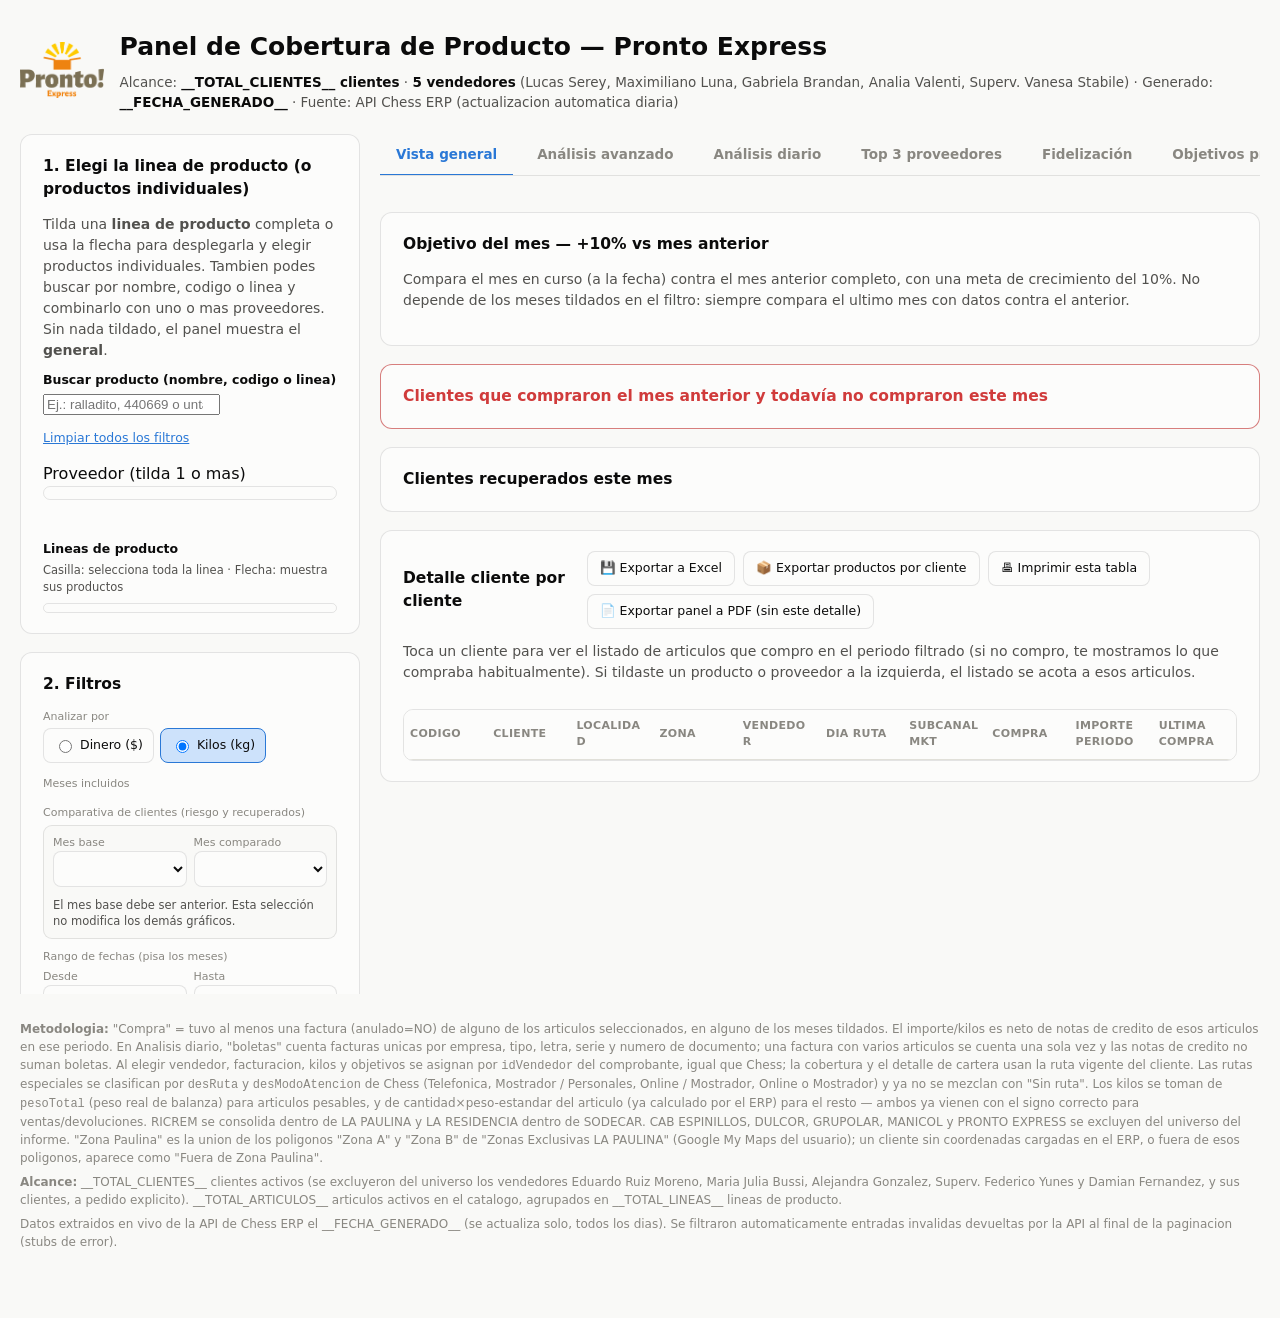
==== commit 475ff5a9: "Agregar analisis de fidelizacion de clientes" ====
--- a/scripts/template.html
+++ b/scripts/template.html
@@ -347,8 +347,21 @@
     border: none; border-bottom: 2px solid transparent; background: none; color: var(--text-muted); cursor: pointer;
     white-space: nowrap; flex-shrink: 0;
   }
-  .tab-btn:hover { color: var(--text-primary); }
-  .tab-btn.active { color: var(--series-1); border-bottom-color: var(--series-1); }
+  .tab-btn:hover { color: var(--text-primary); }
+  .tab-btn.active { color: var(--series-1); border-bottom-color: var(--series-1); }
+
+  .loyalty-toolbar { display:flex; align-items:flex-end; justify-content:space-between; gap:12px; flex-wrap:wrap; margin-bottom:12px; }
+  .loyalty-toolbar label { display:flex; flex-direction:column; gap:5px; color:var(--text-muted); font-size:12px; }
+  .loyalty-toolbar select { min-width:210px; }
+  .loyalty-status { display:inline-flex; border-radius:999px; padding:3px 9px; font-size:11px; font-weight:700; white-space:nowrap; }
+  .loyalty-status.loyal { color:#0b7a35; background:rgba(22,163,74,.14); }
+  .loyalty-status.frequent { color:#1769aa; background:rgba(47,137,218,.14); }
+  .loyalty-status.recurrent { color:#8a5a00; background:rgba(217,154,31,.16); }
+  .loyalty-bar-row { display:grid; grid-template-columns:minmax(150px,1.4fr) 3fr auto; gap:12px; align-items:center; margin:10px 0; }
+  .loyalty-bar-track { height:12px; background:var(--surface-2); border-radius:999px; overflow:hidden; }
+  .loyalty-bar-fill { height:100%; background:var(--series-1); border-radius:999px; }
+  #loyalty-results .table-scroll { max-height:780px; }
+  @media (max-width:700px) { .loyalty-bar-row { grid-template-columns:1fr; gap:5px; } }
 
   .obj-block + .obj-block { margin-top: 16px; padding-top: 16px; border-top: 1px solid var(--gridline); }
   .obj-title { font-size: 13px; font-weight: 600; margin-bottom: 10px; }
@@ -562,6 +575,7 @@
     <button class="tab-btn" id="tab-analysis" type="button">An&aacute;lisis avanzado</button>
     <button class="tab-btn" id="tab-daily" type="button">An&aacute;lisis diario</button>
     <button class="tab-btn" id="tab-top3" type="button">Top 3 proveedores</button>
+    <button class="tab-btn" id="tab-loyalty" type="button">Fidelizaci&oacute;n</button>
     <button class="tab-btn" id="tab-incentives" type="button">Objetivos premios</button>
   </div>
 
@@ -759,6 +773,45 @@
     </div>
   </div>
 
+  <div id="loyalty-results" style="display:none">
+    <div class="card">
+      <h2>Fidelizaci&oacute;n de clientes &mdash; Julio, Agosto y Septiembre 2026</h2>
+      <p class="lede">Se considera compra cada factura distinta de Chess, sin duplicar sus l&iacute;neas. Un cliente es <b>Fiel 3/3</b> cuando registra al menos dos compras en cada uno de los tres meses. Septiembre est&aacute; en curso.</p>
+    </div>
+    <div class="tiles" id="loyalty-tiles"></div>
+    <div class="card">
+      <h2>Fidelidad por vendedor</h2>
+      <p class="lede" style="margin-bottom:14px">Cantidad de clientes Fieles 3/3 dentro de la cartera filtrada de cada vendedor.</p>
+      <div id="loyalty-by-seller"></div>
+    </div>
+    <div class="card">
+      <div class="loyalty-toolbar">
+        <div>
+          <h2 style="margin-bottom:4px">Detalle de clientes recurrentes</h2>
+          <p class="lede" style="margin:0">Los filtros de vendedor, d&iacute;a de ruta, zona, subcanal y buscador de cliente se aplican a esta lista.</p>
+        </div>
+        <div style="display:flex;align-items:flex-end;gap:9px;flex-wrap:wrap">
+          <label>Nivel de fidelidad
+            <select id="loyalty-level">
+              <option value="3" selected>Fieles 3/3</option>
+              <option value="2">Frecuentes 2/3</option>
+              <option value="1">Recurrentes 1/3</option>
+              <option value="all">Todos con recurrencia</option>
+            </select>
+          </label>
+          <button class="btn-link btn-print" id="export-loyalty-btn" type="button">&#128190; Exportar a Excel</button>
+        </div>
+      </div>
+      <div class="summary-row" id="loyalty-summary"></div>
+      <div class="table-scroll">
+        <table class="data-table">
+          <thead><tr><th>C&oacute;digo</th><th>Cliente</th><th>Vendedor</th><th>D&iacute;a ruta</th><th>Subcanal</th><th>Julio</th><th>Agosto</th><th>Septiembre</th><th>Total</th><th>Nivel</th></tr></thead>
+          <tbody id="loyalty-table-body"></tbody>
+        </table>
+      </div>
+    </div>
+  </div>
+
   <div id="incentive-results" style="display:none">
     <div class="analysis-toolbar incentive-print-toolbar">
       <button class="btn-link btn-print" id="print-incentive-btn" type="button">&#128196; Exportar objetivos premios a PDF</button>
@@ -767,7 +820,7 @@
     <div class="card incentive-intro">
       <div>
         <h2>Objetivos para premios &mdash; Septiembre 2026</h2>
-        <p class="lede">Seguimiento por vendedor contra agosto de 2026. Los productos normales y sus versiones de oferta cuentan juntos.</p>
+        <p class="lede">Seguimiento por vendedor contra agosto de 2026. La Paulina mide crecimiento de cobertura; Sodecar y Orali premian sumar 10 o 15 clientes. Los productos normales y sus versiones de oferta cuentan juntos.</p>
       </div>
       <div class="incentive-period"><b>Base:</b> Agosto 2026 <span>&rarr;</span> <b>Objetivo:</b> Septiembre 2026</div>
     </div>
@@ -1205,6 +1258,7 @@
 document.getElementById("tab-analysis").addEventListener("click", () => switchTab("analysis"));
 document.getElementById("tab-daily").addEventListener("click", () => switchTab("daily"));
 document.getElementById("tab-top3").addEventListener("click", () => switchTab("top3"));
+document.getElementById("tab-loyalty").addEventListener("click", () => switchTab("loyalty"));
 document.getElementById("tab-incentives").addEventListener("click", () => switchTab("incentives"));
 function switchTab(tab) {
   activeTab = tab;
@@ -1212,12 +1266,15 @@
   document.getElementById("tab-analysis").classList.toggle("active", tab === "analysis");
   document.getElementById("tab-daily").classList.toggle("active", tab === "daily");
   document.getElementById("tab-top3").classList.toggle("active", tab === "top3");
+  document.getElementById("tab-loyalty").classList.toggle("active", tab === "loyalty");
   document.getElementById("tab-incentives").classList.toggle("active", tab === "incentives");
   document.getElementById("results").style.display = tab === "general" ? "block" : "none";
   document.getElementById("analysis-results").style.display = tab === "analysis" ? "block" : "none";
   document.getElementById("daily-results").style.display = tab === "daily" ? "block" : "none";
   document.getElementById("top3-results").style.display = tab === "top3" ? "block" : "none";
+  document.getElementById("loyalty-results").style.display = tab === "loyalty" ? "block" : "none";
   document.getElementById("incentive-results").style.display = tab === "incentives" ? "block" : "none";
+  if (tab === "loyalty" && window.renderLoyalty) window.renderLoyalty();
   if (tab === "incentives" && window.renderIncentives) window.renderIncentives();
 }
 document.getElementById("daily-date-select").addEventListener("change", event => {
@@ -2304,6 +2361,8 @@
   document.getElementById("analysis-results").style.display = activeTab === "analysis" ? "block" : "none";
   document.getElementById("daily-results").style.display = activeTab === "daily" ? "block" : "none";
   document.getElementById("top3-results").style.display = activeTab === "top3" ? "block" : "none";
+  document.getElementById("loyalty-results").style.display = activeTab === "loyalty" ? "block" : "none";
+  if (activeTab === "loyalty" && window.renderLoyalty) window.renderLoyalty();
 
   const isKg = state.metric === "kg";
   document.getElementById("th-valor").textContent = isKg ? "Kilos periodo" : "Importe periodo";
@@ -2751,6 +2810,7 @@
 
 render();
 </script>
-<script src="scripts/incentives.js?v=20260903-3"></script>
+<script src="scripts/incentives.js?v=20260916-1"></script>
+<script src="scripts/loyalty.js?v=20260916-1"></script>
 </body>
 </html>
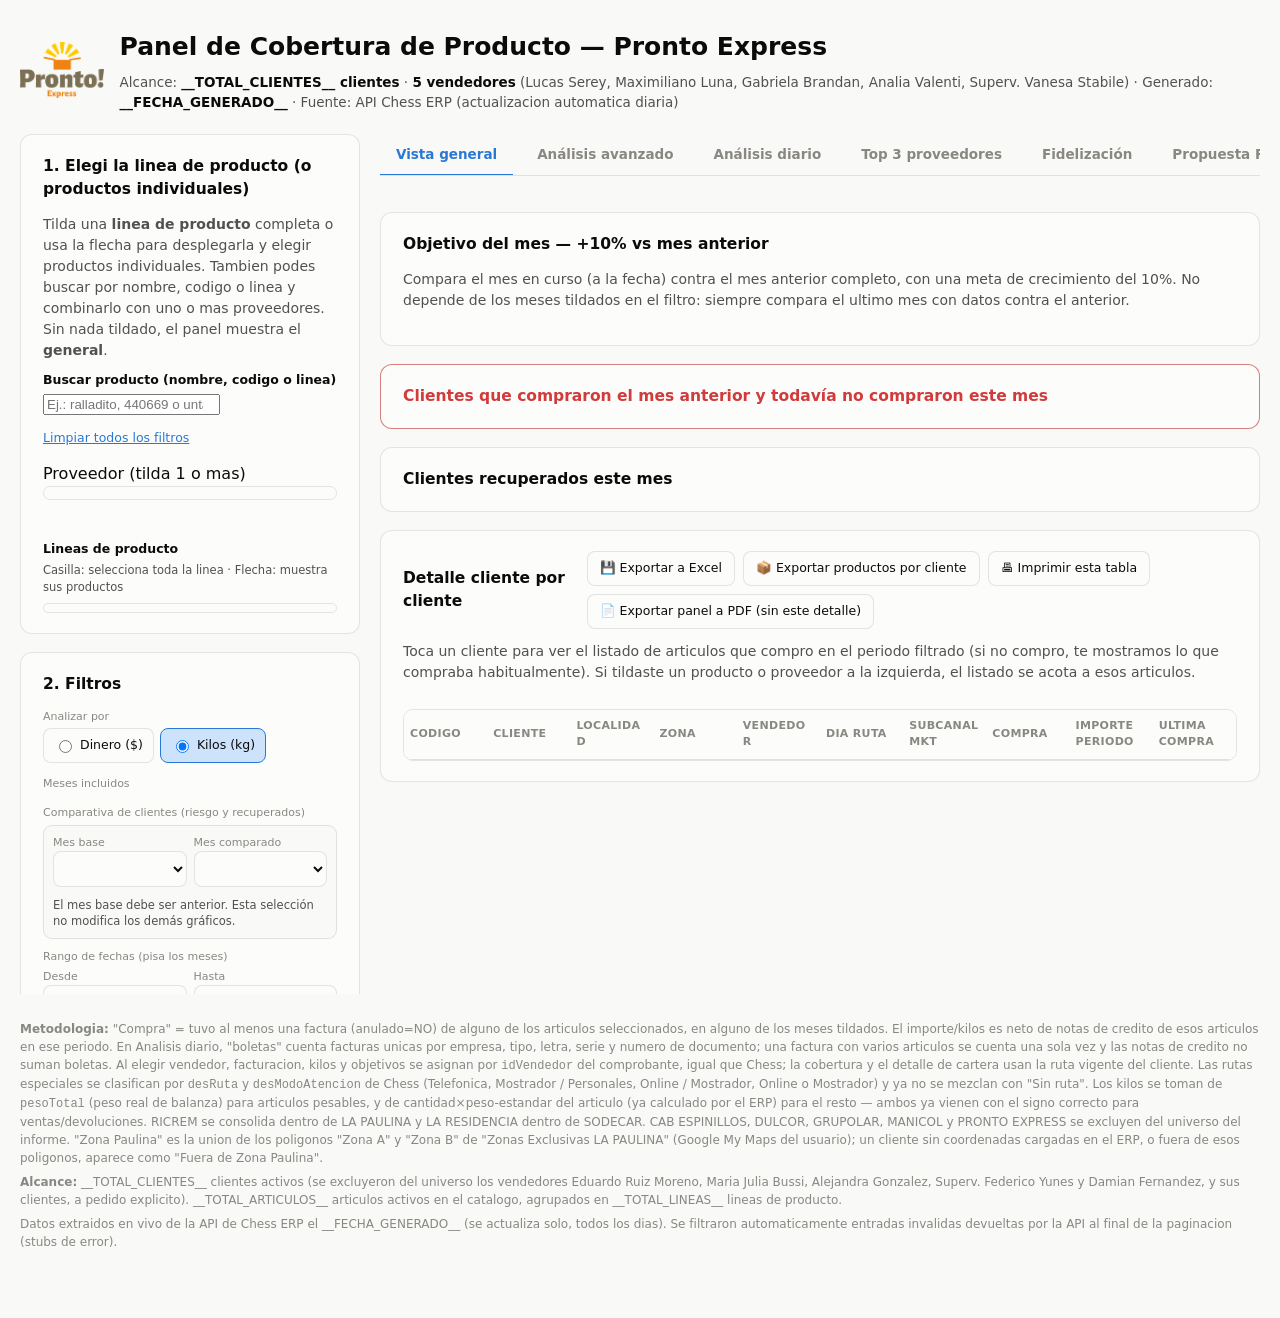
==== commit 18134364: "Agregar propuesta de objetivos tractores Paulina" ====
--- a/scripts/template.html
+++ b/scripts/template.html
@@ -5,6 +5,7 @@
 <meta name="viewport" content="width=device-width, initial-scale=1">
 <title>Panel de Cobertura de Producto &middot; Pronto Express</title>
 <link rel="stylesheet" href="scripts/incentives.css?v=20260903-2">
+<link rel="stylesheet" href="scripts/paulina-proposal.css?v=20260916-1">
 <style>
   .viz-root {
     color-scheme: light;
@@ -360,6 +361,13 @@
   .loyalty-bar-row { display:grid; grid-template-columns:minmax(150px,1.4fr) 3fr auto; gap:12px; align-items:center; margin:10px 0; }
   .loyalty-bar-track { height:12px; background:var(--surface-2); border-radius:999px; overflow:hidden; }
   .loyalty-bar-fill { height:100%; background:var(--series-1); border-radius:999px; }
+  .loyalty-objective-box { margin-top:14px; padding:14px; border:1px solid var(--gridline); border-radius:10px; background:var(--surface-2); }
+  .loyalty-objective-head { display:flex; align-items:center; justify-content:space-between; gap:10px; margin-bottom:10px; }
+  .loyalty-objective-grid { display:grid; grid-template-columns:repeat(auto-fit,minmax(235px,1fr)); gap:12px 18px; }
+  .loyalty-objective-provider strong { display:block; margin-bottom:6px; color:var(--text-primary); font-size:12px; }
+  .loyalty-objective-provider label { display:flex; align-items:flex-start; gap:7px; margin:5px 0; color:var(--text-primary); font-size:12px; cursor:pointer; }
+  .loyalty-objective-provider input { margin-top:2px; }
+  .loyalty-objective-list { min-width:220px; white-space:normal; line-height:1.35; }
   #loyalty-results .table-scroll { max-height:780px; }
   @media (max-width:700px) { .loyalty-bar-row { grid-template-columns:1fr; gap:5px; } }
 
@@ -576,6 +584,7 @@
     <button class="tab-btn" id="tab-daily" type="button">An&aacute;lisis diario</button>
     <button class="tab-btn" id="tab-top3" type="button">Top 3 proveedores</button>
     <button class="tab-btn" id="tab-loyalty" type="button">Fidelizaci&oacute;n</button>
+    <button class="tab-btn" id="tab-paulina-proposal" type="button">Propuesta Paulina</button>
     <button class="tab-btn" id="tab-incentives" type="button">Objetivos premios</button>
   </div>
 
@@ -777,6 +786,13 @@
     <div class="card">
       <h2>Fidelizaci&oacute;n de clientes &mdash; Julio, Agosto y Septiembre 2026</h2>
       <p class="lede">Se considera compra cada factura distinta de Chess, sin duplicar sus l&iacute;neas. Un cliente es <b>Fiel 3/3</b> cuando registra al menos dos compras en cada uno de los tres meses. Septiembre est&aacute; en curso.</p>
+      <div class="loyalty-objective-box">
+        <div class="loyalty-objective-head">
+          <div><b>Filtrar por objetivos activos</b><div class="lede" style="margin-top:3px">Pod&eacute;s elegir uno o varios. Sin objetivos tildados se muestran todos los clientes.</div></div>
+          <button class="btn-link" id="clear-loyalty-objectives" type="button">Limpiar objetivos</button>
+        </div>
+        <div class="loyalty-objective-grid" id="loyalty-objective-filters"></div>
+      </div>
     </div>
     <div class="tiles" id="loyalty-tiles"></div>
     <div class="card">
@@ -805,10 +821,30 @@
       <div class="summary-row" id="loyalty-summary"></div>
       <div class="table-scroll">
         <table class="data-table">
-          <thead><tr><th>C&oacute;digo</th><th>Cliente</th><th>Vendedor</th><th>D&iacute;a ruta</th><th>Subcanal</th><th>Julio</th><th>Agosto</th><th>Septiembre</th><th>Total</th><th>Nivel</th></tr></thead>
+          <thead><tr><th>C&oacute;digo</th><th>Cliente</th><th>Vendedor</th><th>D&iacute;a ruta</th><th>Subcanal</th><th>Julio</th><th>Agosto</th><th>Septiembre</th><th>Total</th><th>Nivel</th><th>Objetivos comprados</th></tr></thead>
           <tbody id="loyalty-table-body"></tbody>
         </table>
       </div>
+    </div>
+  </div>
+
+  <div id="paulina-proposal-results" style="display:none">
+    <div class="card paulina-proposal-hero">
+      <div>
+        <span class="proposal-badge">SIMULACI&Oacute;N COMERCIAL</span>
+        <h2>Propuesta de objetivos tractores &mdash; La Paulina</h2>
+        <p class="lede">Foco exclusivo en Cremoso, Barra Danbo y Ralladitos. La propuesta mide expansi&oacute;n de cobertura por vendedor sobre el mes anterior y no modifica los premios vigentes.</p>
+      </div>
+      <button class="btn-link btn-print" id="export-paulina-proposal" type="button">&#128190; Exportar propuesta a Excel</button>
+    </div>
+    <div class="proposal-rationale" id="paulina-proposal-rationale"></div>
+    <div class="tiles" id="paulina-proposal-tiles"></div>
+    <div class="card">
+      <div class="proposal-section-head">
+        <div><h2>Objetivos personalizados por vendedor</h2><p class="lede">50% del objetivo: +15 puntos de cobertura. 100%: +25 puntos. Se usa la cartera activa de Zona Paulina y el vendedor del comprobante en Chess.</p></div>
+        <div class="proposal-legend"><span class="proposal-dot base"></span>Base anterior <span class="proposal-dot current"></span>Mes actual <span class="proposal-marker-key"></span>Meta parcial</div>
+      </div>
+      <div id="paulina-proposal-sellers"></div>
     </div>
   </div>
 
@@ -1259,6 +1295,7 @@
 document.getElementById("tab-daily").addEventListener("click", () => switchTab("daily"));
 document.getElementById("tab-top3").addEventListener("click", () => switchTab("top3"));
 document.getElementById("tab-loyalty").addEventListener("click", () => switchTab("loyalty"));
+document.getElementById("tab-paulina-proposal").addEventListener("click", () => switchTab("paulina-proposal"));
 document.getElementById("tab-incentives").addEventListener("click", () => switchTab("incentives"));
 function switchTab(tab) {
   activeTab = tab;
@@ -1267,14 +1304,17 @@
   document.getElementById("tab-daily").classList.toggle("active", tab === "daily");
   document.getElementById("tab-top3").classList.toggle("active", tab === "top3");
   document.getElementById("tab-loyalty").classList.toggle("active", tab === "loyalty");
+  document.getElementById("tab-paulina-proposal").classList.toggle("active", tab === "paulina-proposal");
   document.getElementById("tab-incentives").classList.toggle("active", tab === "incentives");
   document.getElementById("results").style.display = tab === "general" ? "block" : "none";
   document.getElementById("analysis-results").style.display = tab === "analysis" ? "block" : "none";
   document.getElementById("daily-results").style.display = tab === "daily" ? "block" : "none";
   document.getElementById("top3-results").style.display = tab === "top3" ? "block" : "none";
   document.getElementById("loyalty-results").style.display = tab === "loyalty" ? "block" : "none";
+  document.getElementById("paulina-proposal-results").style.display = tab === "paulina-proposal" ? "block" : "none";
   document.getElementById("incentive-results").style.display = tab === "incentives" ? "block" : "none";
   if (tab === "loyalty" && window.renderLoyalty) window.renderLoyalty();
+  if (tab === "paulina-proposal" && window.renderPaulinaProposal) window.renderPaulinaProposal();
   if (tab === "incentives" && window.renderIncentives) window.renderIncentives();
 }
 document.getElementById("daily-date-select").addEventListener("change", event => {
@@ -2363,6 +2403,8 @@
   document.getElementById("top3-results").style.display = activeTab === "top3" ? "block" : "none";
   document.getElementById("loyalty-results").style.display = activeTab === "loyalty" ? "block" : "none";
   if (activeTab === "loyalty" && window.renderLoyalty) window.renderLoyalty();
+  document.getElementById("paulina-proposal-results").style.display = activeTab === "paulina-proposal" ? "block" : "none";
+  if (activeTab === "paulina-proposal" && window.renderPaulinaProposal) window.renderPaulinaProposal();
 
   const isKg = state.metric === "kg";
   document.getElementById("th-valor").textContent = isKg ? "Kilos periodo" : "Importe periodo";
@@ -2810,7 +2852,8 @@
 
 render();
 </script>
-<script src="scripts/incentives.js?v=20260916-1"></script>
-<script src="scripts/loyalty.js?v=20260916-1"></script>
+<script src="scripts/incentives.js?v=20260916-2"></script>
+<script src="scripts/loyalty.js?v=20260916-2"></script>
+<script src="scripts/paulina-proposal.js?v=20260916-1"></script>
 </body>
 </html>
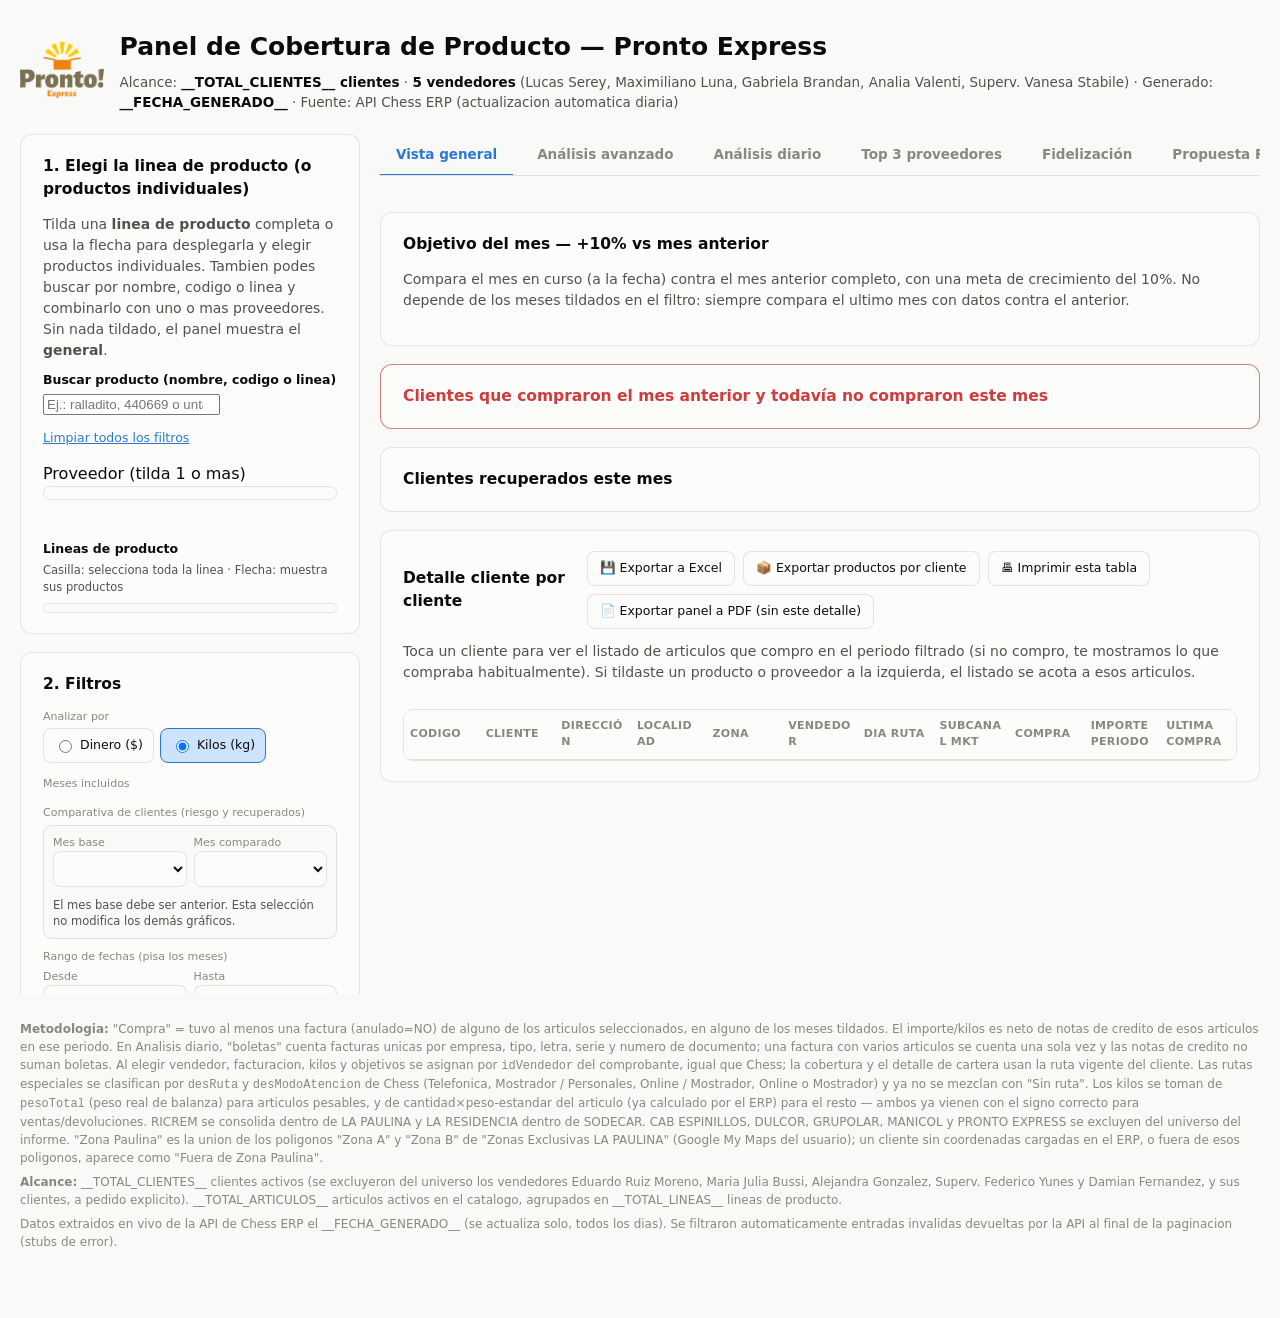
==== commit 612b899c: "Agregar direccion de clientes y excluir subcanal personal" ====
--- a/scripts/template.html
+++ b/scripts/template.html
@@ -660,7 +660,7 @@
         <table class="data-table">
           <thead>
             <tr>
-              <th>Codigo</th><th>Cliente</th><th>Localidad</th><th>Zona</th><th>Vendedor</th><th>Dia ruta</th>
+              <th>Codigo</th><th>Cliente</th><th>Direcci&oacute;n</th><th>Localidad</th><th>Zona</th><th>Vendedor</th><th>Dia ruta</th>
               <th>Subcanal MKT</th><th>Compra</th><th id="th-valor">Importe periodo</th><th>Ultima compra</th>
             </tr>
           </thead>
@@ -804,7 +804,7 @@
       <div class="loyalty-toolbar">
         <div>
           <h2 style="margin-bottom:4px">Detalle de clientes recurrentes</h2>
-          <p class="lede" style="margin:0">Los filtros de vendedor, d&iacute;a de ruta, zona, subcanal y buscador de cliente se aplican a esta lista.</p>
+          <p class="lede" style="margin:0">Los filtros de vendedor, d&iacute;a de ruta, zona, subcanal y buscador de cliente se aplican a esta lista. El subcanal PERSONAL queda excluido.</p>
         </div>
         <div style="display:flex;align-items:flex-end;gap:9px;flex-wrap:wrap">
           <label>Nivel de fidelidad
@@ -1724,14 +1724,15 @@
     [periodoTxt, ...filtrosParts].join(" | "),
     `Pronto Express - generado __FECHA_GENERADO__`,
   ];
-  const headers = ["Codigo", "Cliente", "Localidad", "Zona", "Vendedor", "Dia ruta", "Subcanal MKT", "Compra", isKg ? "Kilos periodo" : "Importe periodo", "Ultima compra"];
+  const headers = ["Codigo", "Cliente", "Direccion", "Localidad", "Zona", "Vendedor", "Dia ruta", "Subcanal MKT", "Compra", isKg ? "Kilos periodo" : "Importe periodo", "Ultima compra"];
   const dataRows = rows.map(r => {
     const c = r.c;
     const valorNum = r.compro ? Math.round(r.valor * 100) / 100 : 0;
     return [
-      { t: "n", v: c.id },
-      { t: "s", v: c.n },
-      { t: "s", v: c.loc },
+      { t: "n", v: c.id },
+      { t: "s", v: c.n },
+      { t: "s", v: c.dir || "" },
+      { t: "s", v: c.loc },
       { t: "s", v: c.z || "" },
       { t: "s", v: c.vn ? `V${c.v} - ${c.vn}` : "" },
       { t: "s", v: c.d },
@@ -1881,10 +1882,11 @@
     `${rows.length} clientes del listado | ${detailRows.filter(x => x.product).length} combinaciones cliente-producto`,
     `Pronto Express - generado __FECHA_GENERADO__`,
   ];
-  const headers = ["Codigo cliente", "Cliente", "Localidad", "Vendedor", "Dia ruta", "Subcanal MKT", "Estado", "Codigo producto", "Producto", "Linea", "Proveedor", "Importe neto", "Kilos netos", "Ultima compra"];
+  const headers = ["Codigo cliente", "Cliente", "Direccion", "Localidad", "Vendedor", "Dia ruta", "Subcanal MKT", "Estado", "Codigo producto", "Producto", "Linea", "Proveedor", "Importe neto", "Kilos netos", "Ultima compra"];
   const dataRows = detailRows.map(({ c, estado, product }) => [
     { t: "n", v: c.id },
     { t: "s", v: c.n },
+    { t: "s", v: c.dir || "" },
     { t: "s", v: c.loc },
     { t: "s", v: c.vn ? `V${c.v} - ${c.vn}` : "" },
     { t: "s", v: c.d },
@@ -2819,9 +2821,10 @@
     const c = r.c;
     const fechaStr = r.ultima || "-";
     return `<tr class="client-row" data-cid="${c.id}" title="Ver que productos compra">
-      <td>${c.id}</td>
-      <td class="name-cell">${esc(c.n)}</td>
-      <td>${esc(c.loc)}</td>
+      <td>${c.id}</td>
+      <td class="name-cell">${esc(c.n)}</td>
+      <td>${esc(c.dir || "-")}</td>
+      <td>${esc(c.loc)}</td>
       <td class="zone-tag">${c.z ? esc(c.z) : "-"}</td>
       <td>${c.vn ? `V${c.v} - ${esc(c.vn)}` : "-"}</td>
       <td>${esc(c.d)}</td>
@@ -2853,7 +2856,7 @@
 render();
 </script>
 <script src="scripts/incentives.js?v=20260916-2"></script>
-<script src="scripts/loyalty.js?v=20260916-2"></script>
+<script src="scripts/loyalty.js?v=20260917-1"></script>
 <script src="scripts/paulina-proposal.js?v=20260916-1"></script>
 </body>
 </html>
